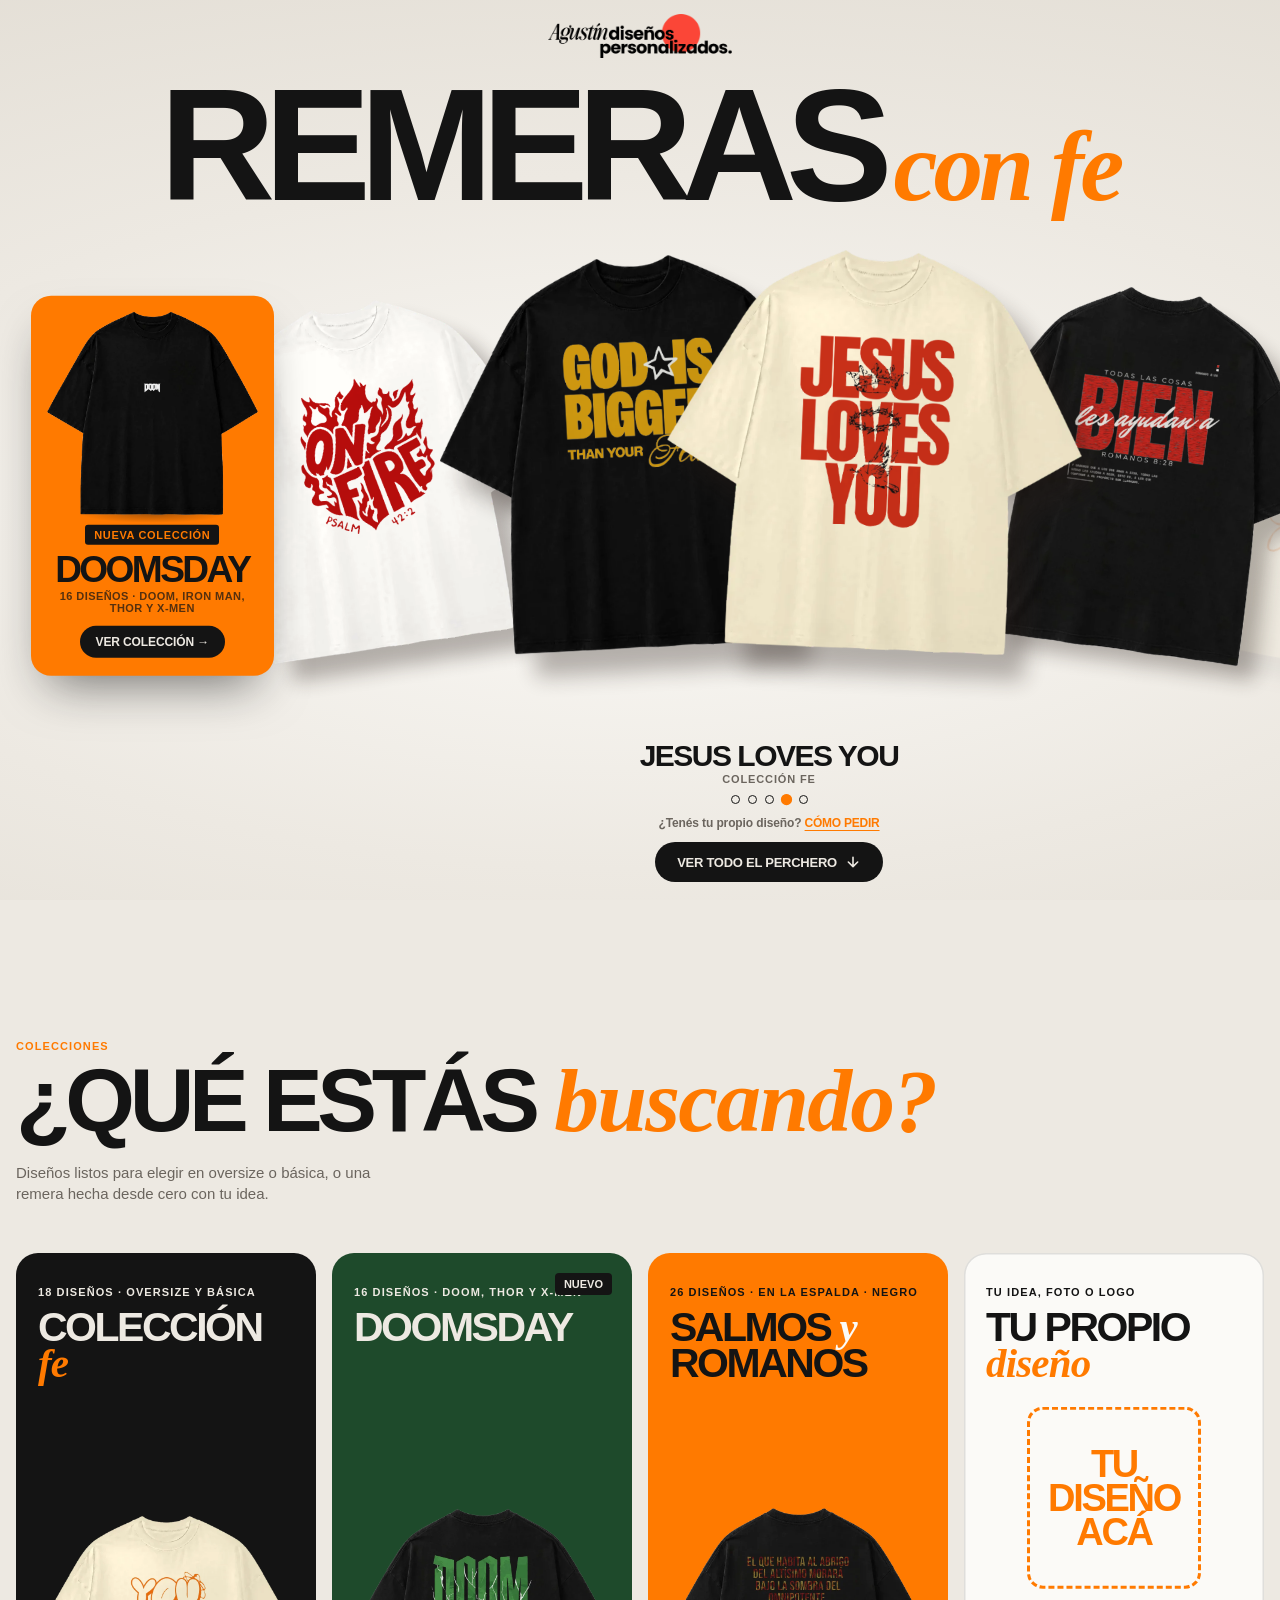
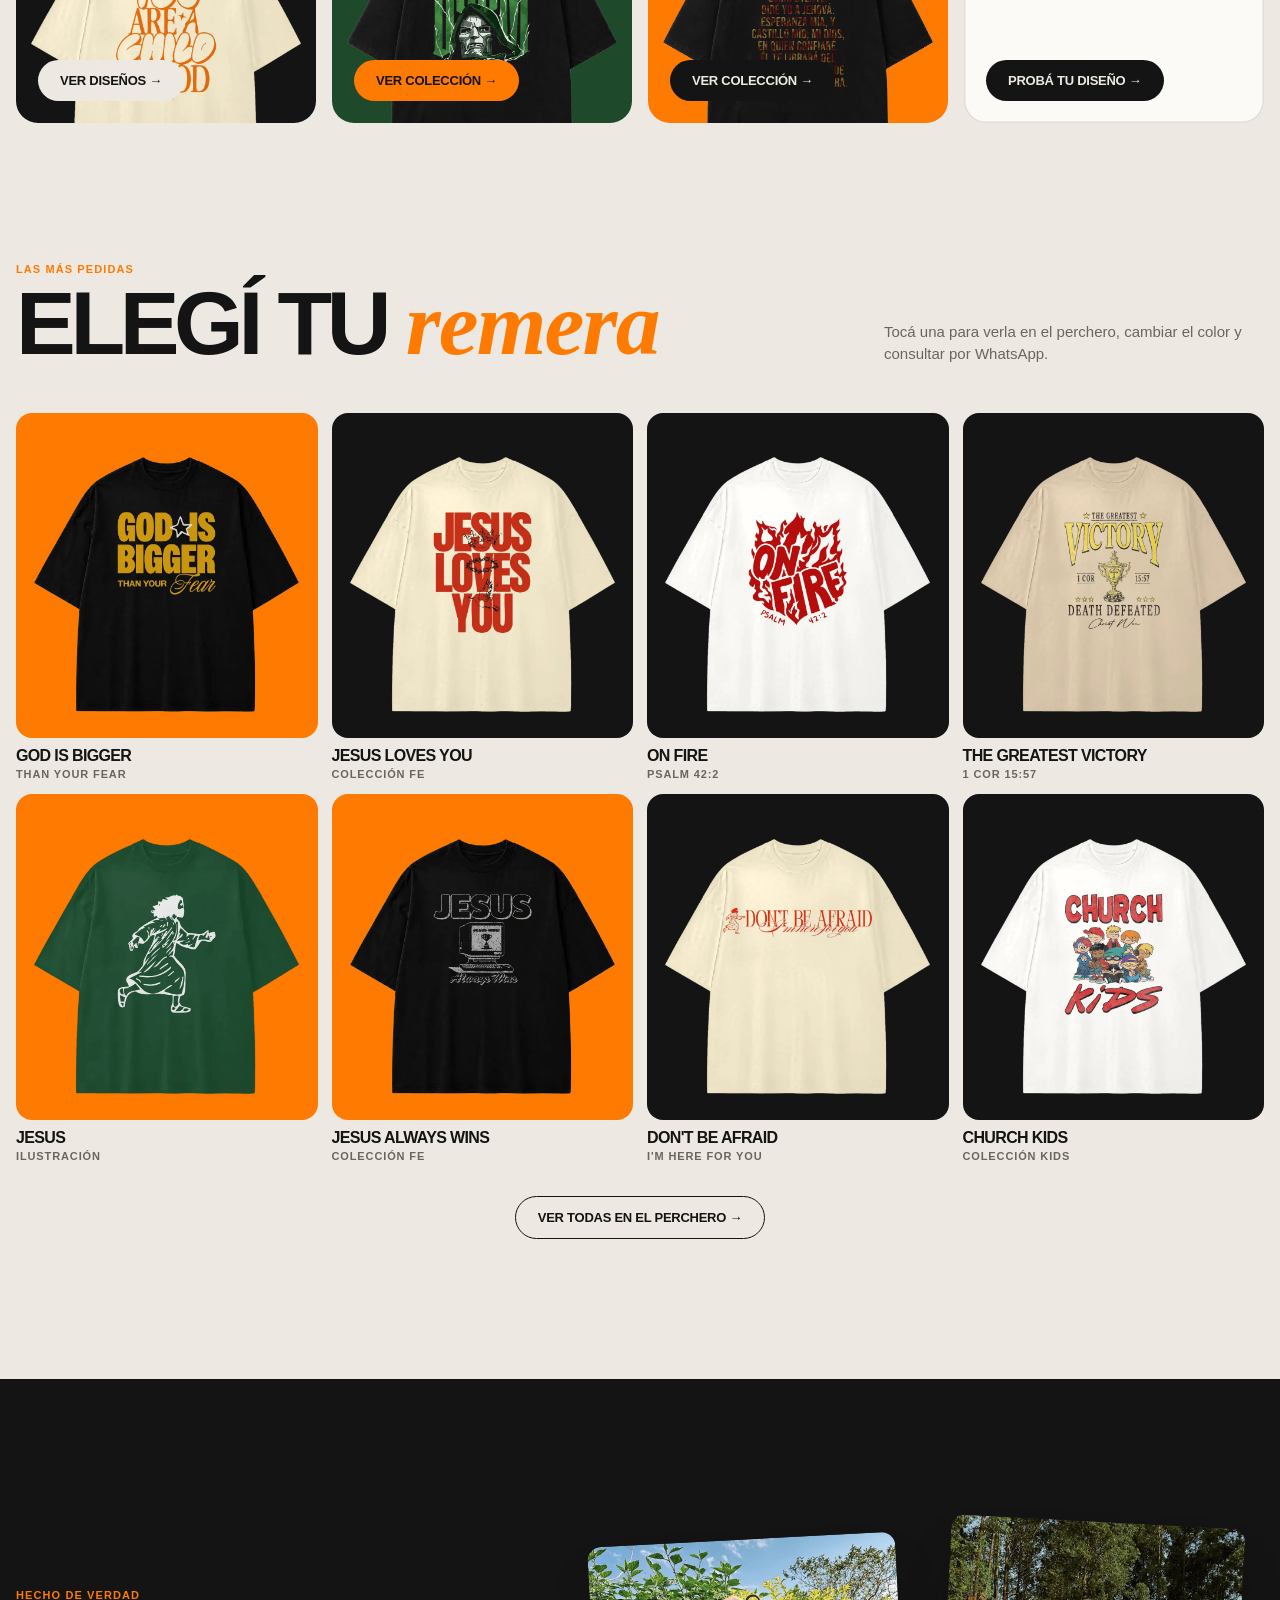
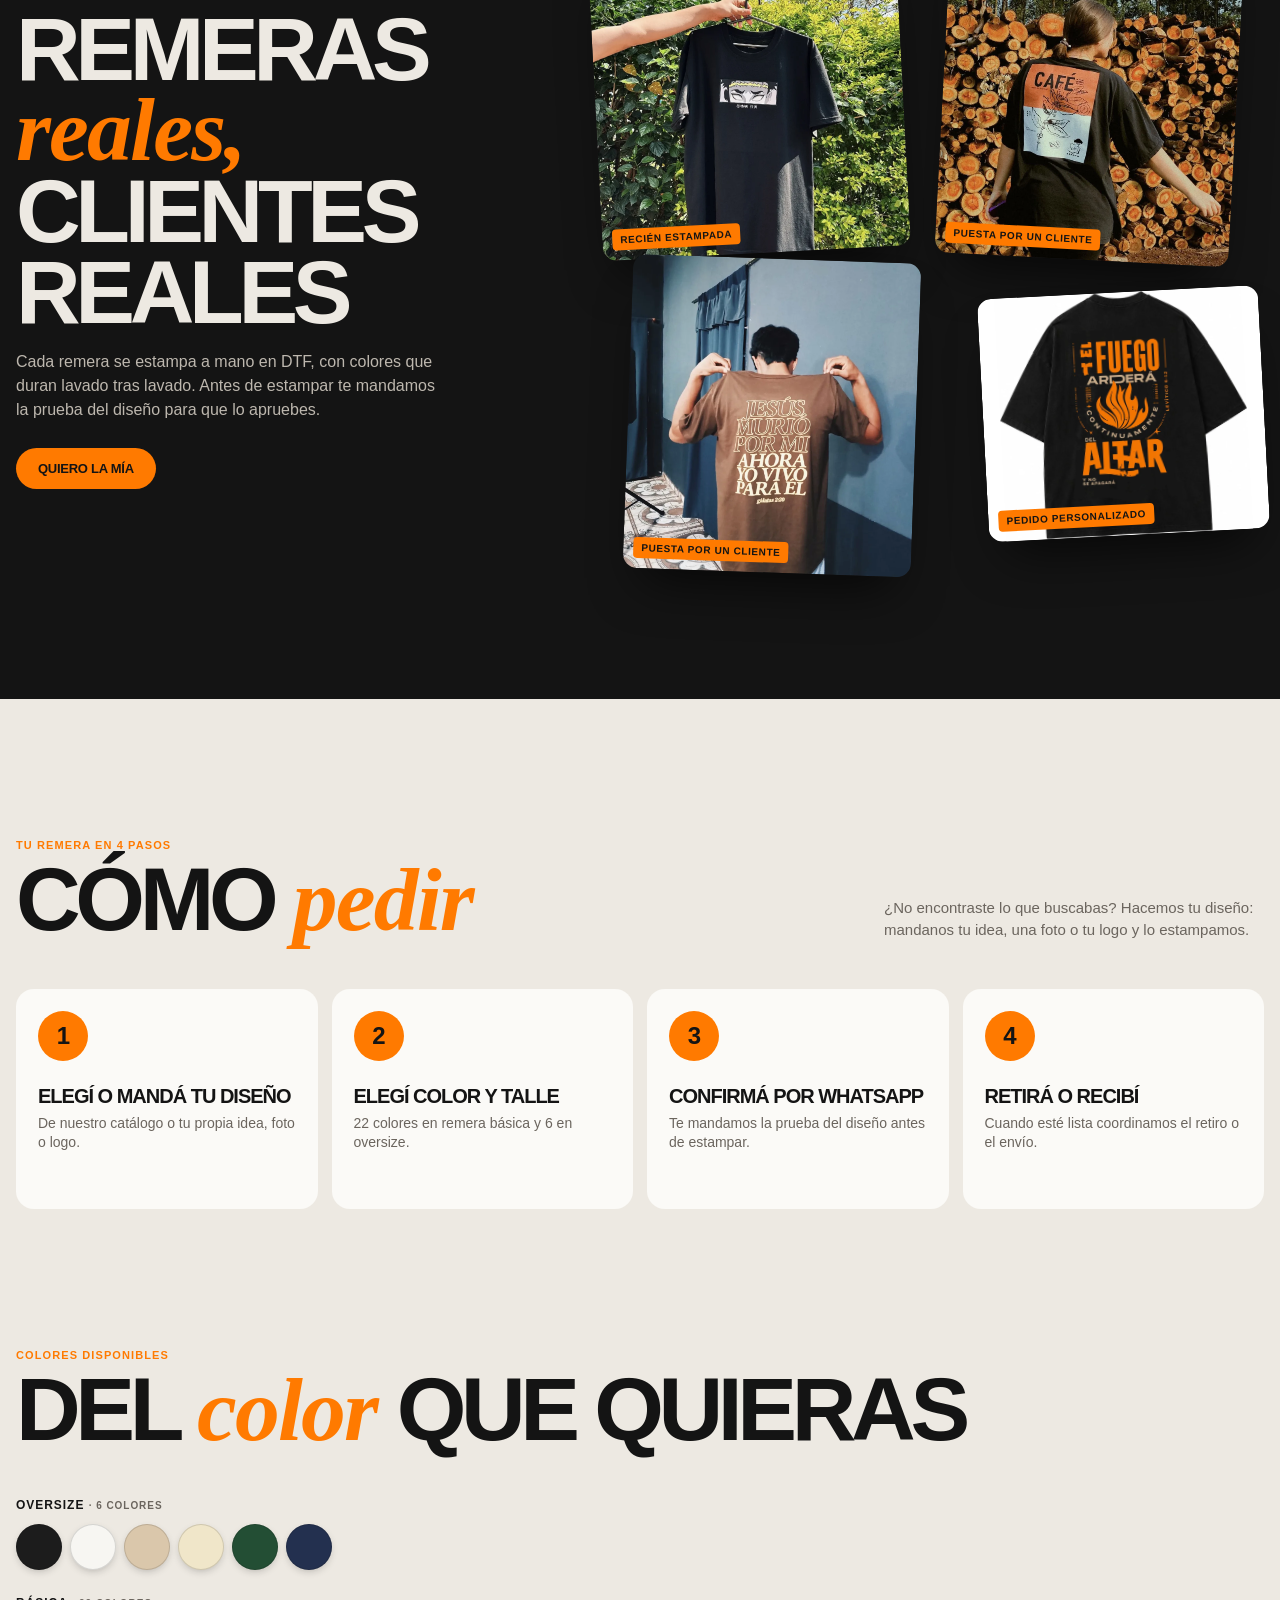
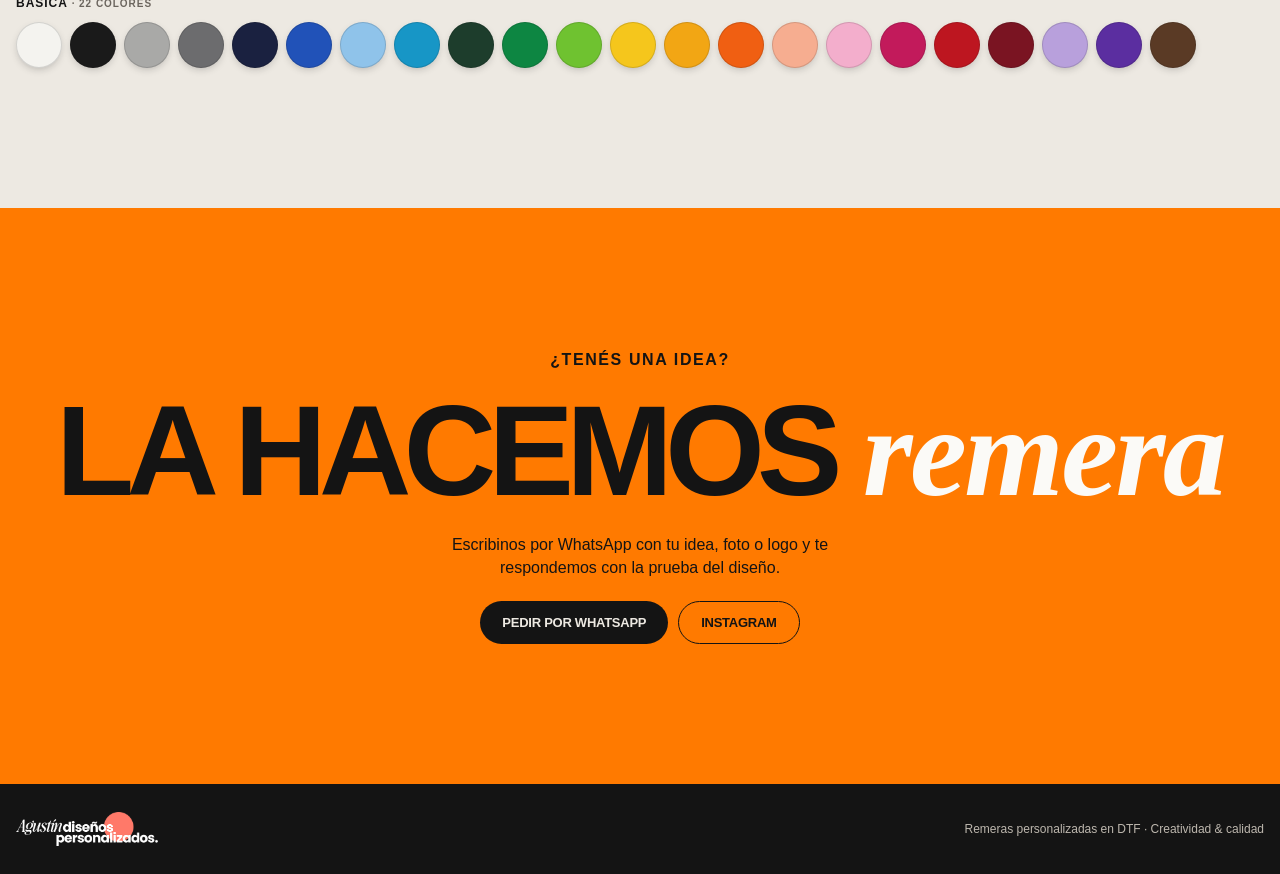
==== index.html @ c8f693d3 "Doomsday: nuevo diseño To me, my X-Men (Cyclops, marfil) Co-Authored-By: Claude Opus 5.5 <noreply@an" ====
<!doctype html>
<html lang="es">
<head>
<meta charset="utf-8">
<meta name="viewport" content="width=device-width, initial-scale=1, viewport-fit=cover">
<meta http-equiv="Content-Security-Policy" content="default-src 'self'; script-src 'self'; style-src 'self' 'unsafe-inline' https://fonts.googleapis.com; font-src https://fonts.gstatic.com; img-src 'self' data: blob:; connect-src 'self'; object-src 'none'; base-uri 'self'; form-action 'none'">
<meta name="referrer" content="strict-origin-when-cross-origin">
<meta name="description" content="Perchero interactivo de remeras personalizadas en DTF: oversize y básicas.">
<title>Perchero Agustín</title>
<link rel="preconnect" href="https://fonts.googleapis.com">
<link rel="stylesheet" href="https://fonts.googleapis.com/css2?family=Playfair+Display:ital,wght@1,600&display=swap">
<link rel="icon" href="favicon.png">
<link rel="apple-touch-icon" href="apple-touch-icon.png">
<meta name="apple-mobile-web-app-title" content="Agustín diseños">
<link rel="stylesheet" href="styles.css?v=202611272102">
<style>:root{padding-top:env(safe-area-inset-top,0px);padding-bottom:env(safe-area-inset-bottom,0px)}html{box-sizing:border-box}*,*::before,*::after{box-sizing:inherit}img{max-width:100%}[hidden]{display:none!important}</style>
</head>
<body>
<canvas id="cielo" aria-hidden="true"></canvas>
<section class="portada" id="portada" aria-label="Presentación" hidden>
  <header class="p-top">
    <img src="img/logo.png" alt="Agustín diseños personalizados" width="880" height="210">
  </header>
  <div class="p-titulo" aria-hidden="true"><span>Remeras</span><em>con fe</em></div>
  <button class="p-doom" id="pDoom" type="button" aria-label="Nueva colección Doomsday. Ver la colección" hidden>
    <span class="pd-giro" aria-hidden="true"><span class="pd-piso"></span><canvas id="pdCanvas" width="10" height="10"></canvas></span>
    <span class="pd-txt"><span class="pd-eti">Nueva colección</span><span class="pd-tit" id="pdTit">Doomsday</span><span class="pd-sub" id="pdSub"></span><span class="pd-btn">Ver colección <span aria-hidden="true">→</span></span></span>
  </button>
  <div class="p-escena" id="pEscena" aria-label="Remeras destacadas. Deslizá para ver más."></div>
  <div class="p-pie" id="pPie">
    <p class="p-cap" aria-live="polite"><b id="pNombre">&nbsp;</b><span id="pSub">&nbsp;</span></p>
    <div class="p-puntos" id="pPuntos" role="group" aria-label="Elegir remera destacada"></div>
    <button class="p-pedir" id="pPedir" type="button">¿Tenés tu propio diseño? <b>Cómo pedir</b></button>
    <button class="p-entrar" id="pEntrar" type="button">Ver todo el perchero <svg viewBox="0 0 24 24" fill="none" stroke="currentColor" stroke-width="2.4" stroke-linecap="round" stroke-linejoin="round" aria-hidden="true"><path d="M12 5v14M5 12l7 7 7-7"/></svg></button>
  </div>
  <aside class="p-info" id="pInfo" aria-label="Detalle de la remera" hidden>
    <button class="p-cerrar" id="pCerrar" type="button" aria-label="Volver a la portada">← Volver</button>
    <p class="p-etq" id="pEtq"></p>
    <h2 id="pTitulo"></h2>
    <p class="det-sub" id="pDet"></p>
    <div class="seg" role="group" aria-label="Corte" id="pCorte"></div>
    <div class="colores" id="pColores" role="group" aria-label="Color"></div>
    <div class="color-name" id="pColorName"></div>
    <div class="p-acciones">
      <a class="cta" id="pCta" href="#" target="_blank" rel="noopener">Consultar por WhatsApp</a>
      <button class="p-ver" id="pVer" type="button">Ver en el perchero</button>
    </div>
  </aside>
</section>
<div class="app">
  <header class="top">
    <button class="nav nav-pedir" id="navPedir" type="button">Cómo pedir</button>
    <img src="img/logo.png" alt="Agustín diseños personalizados" width="880" height="210">
    <a class="nav" id="navContacto" href="#" target="_blank" rel="noopener">Contacto</a>
  </header>

  <main class="stage" id="stage">
    <section class="intro">
      <div>
        <p class="eyebrow">Remeras personalizadas en DTF</p>
        <h1>Elegí tu <em>remera</em></h1>
      </div>
      <div class="chips" role="group" aria-label="Filtrar por corte o colección">
        <button class="chip" type="button" data-f="todo" aria-pressed="true">Todo</button>
        <button class="chip" type="button" data-f="oversize" aria-pressed="false">Oversize</button>
        <button class="chip" type="button" data-f="basica" aria-pressed="false">Básica</button>
        <button class="chip chip-col chip-doom" type="button" data-f="doomsday" aria-pressed="false">Doomsday</button>
        <button class="chip chip-col" type="button" data-f="salmos_romanos" aria-pressed="false">Salmos y Romanos</button>
      </div>
    </section>

    <div class="rack" id="rack" aria-label="Perchero de remeras. Deslizá para ver más.">
      <div class="rod"></div>
      <div class="track" id="track"></div>
    </div>

    <p class="caption" id="caption" aria-live="polite"><b id="capName">&nbsp;</b><span id="capHint">Deslizá el perchero · tocá una remera</span><a class="mas-abajo" href="#i-colecciones">Colecciones, cómo pedir y más ↓</a></p>

    <section class="detail" id="detail" hidden aria-label="Detalle de la remera">
      <button class="det-close" id="detClose" type="button">← Volver al perchero</button>
      <div class="det-view" id="detView">
        <div class="det-rod"></div>
        <button class="arrow prev" id="prev" type="button" aria-label="Remera anterior"><svg viewBox="0 0 24 24" fill="none" stroke="currentColor" stroke-width="2.2" stroke-linecap="round" stroke-linejoin="round"><path d="M15 5l-7 7 7 7"/></svg></button>
        <div class="det-fig" id="detFig"></div>
        <button class="arrow next" id="next" type="button" aria-label="Remera siguiente"><svg viewBox="0 0 24 24" fill="none" stroke="currentColor" stroke-width="2.2" stroke-linecap="round" stroke-linejoin="round"><path d="M9 5l7 7-7 7"/></svg></button>
      </div>
      <div class="det-info">
        <h2 id="detName"></h2>
        <p class="det-sub" id="detSub"></p>
        <div class="controls">
          <div class="seg" role="group" aria-label="Corte" id="segCorte"></div>
          <div class="seg" role="group" aria-label="Lado" id="segLado"></div>
        </div>
        <div class="colores-wrap"><div class="colores" id="colores" role="group" aria-label="Color"></div></div>
        <div class="color-name" id="colorName"></div>
        <div class="det-acciones">
          <button class="cta" id="detAgregar" type="button"><span aria-hidden="true">+</span> Agregar a mi pedido</button>
          <a class="ico-btn" id="cta" href="#" target="_blank" rel="noopener" aria-label="Consultar por WhatsApp" title="Consultar por WhatsApp"><svg viewBox="0 0 24 24" aria-hidden="true"><path fill="currentColor" d="M12 2a10 10 0 0 0-8.6 15.1L2 22l5-1.3A10 10 0 1 0 12 2zm0 18.2a8.2 8.2 0 0 1-4.2-1.2l-.3-.2-3 .8.8-2.9-.2-.3A8.2 8.2 0 1 1 12 20.2zm4.5-6.1c-.2-.1-1.5-.7-1.7-.8-.2-.1-.4-.1-.6.1l-.8 1c-.1.2-.3.2-.5.1a6.7 6.7 0 0 1-3.3-2.9c-.3-.4.2-.4.7-1.3.1-.2 0-.3 0-.4l-.8-1.8c-.2-.5-.4-.4-.6-.4h-.5c-.2 0-.4.1-.7.3-.2.3-.9.9-.9 2.2s.9 2.5 1 2.7c.1.2 1.8 2.8 4.4 3.9 1.6.7 2.3.8 3.1.6.5-.1 1.5-.6 1.7-1.2.2-.6.2-1.1.2-1.2-.1-.1-.3-.2-.5-.3z"/></svg></a>
          <button class="ico-btn" id="detCompartir" type="button" aria-label="Compartir esta remera" title="Compartir esta remera"><svg viewBox="0 0 24 24" fill="none" stroke="currentColor" stroke-width="2" stroke-linecap="round" stroke-linejoin="round" aria-hidden="true"><path d="M12 15V3M7 8l5-5 5 5"/><path d="M5 12v7a2 2 0 0 0 2 2h10a2 2 0 0 0 2-2v-7"/></svg></button>
        </div>
        <div class="count" id="count"></div>
      </div>
    </section>
  </main>

  <aside class="aviso" id="aviso" hidden aria-label="Nueva colección">
    <button class="aviso-x" id="avisoX" type="button" aria-label="Cerrar aviso">×</button>
    <div class="aviso-img" aria-hidden="true"><img src="disenos/doom_rayos_espalda.webp" alt="" loading="lazy"></div>
    <div class="aviso-txt">
      <p class="aviso-eti">Nuevo</p>
      <p class="aviso-tit">Colección Doomsday</p>
      <p class="aviso-sub">16 diseños · Doom, Iron Man, Thor y X-Men</p>
      <button class="aviso-btn" id="avisoVer" type="button">Ver la colección →</button>
    </div>
  </aside>
  <footer class="ticker" aria-hidden="true"><div class="ticker-in" id="ticker"></div></footer>
</div>
<div class="info" id="info">
<section class="i-sec" id="i-colecciones">
  <div class="i-sec-cab i-rev">
    <div><p class="i-eti">Colecciones</p><h2>¿Qué estás <em>buscando?</em></h2></div>
    <p class="i-bajada">Diseños listos para elegir en oversize o básica, o una remera hecha desde cero con tu idea.</p>
  </div>
  <div class="i-cols">
    <a class="i-col i-col-fe i-rev" href="#" data-ir="todo">
      <div><p class="i-n">18 diseños · oversize y básica</p><h3>Colección <em>fe</em></h3></div>
      <img src="img/inicio/you_are_a_child_of_god_marfil.webp" alt="" loading="lazy" width="900" height="887">
      <span class="i-btn i-btn-t i-ir">Ver diseños →</span>
    </a>
    <a class="i-col i-col-sr i-col-doom i-rev" style="--d:.05s" href="#" data-ir="doomsday">
      <span class="i-nuevo">Nuevo</span>
      <div><p class="i-n">16 diseños · Doom, Thor y X-Men</p><h3>Doomsday</h3></div>
      <img src="img/inicio/doom_rayos_negro.webp" alt="" loading="lazy" width="900" height="887">
      <span class="i-btn i-btn-n i-ir">Ver colección →</span>
    </a>
    <a class="i-col i-col-sr i-rev" style="--d:.1s" href="#" data-ir="salmos_romanos">
      <div><p class="i-n">26 diseños · en la espalda · negro</p><h3>Salmos <em>y</em> Romanos</h3></div>
      <img src="img/inicio/salmos_fuego_negro.webp" alt="" loading="lazy" width="900" height="887">
      <span class="i-btn i-btn-n i-ir">Ver colección →</span>
    </a>
    <a class="i-col i-col-tu i-rev" style="--d:.2s" href="#i-como-pedir" id="iColTu">
      <div><p class="i-n">Tu idea, foto o logo</p><h3>Tu propio <em>diseño</em></h3></div>
      <div class="i-hueco" aria-hidden="true">Tu<br>diseño<br>acá</div>
      <span class="i-btn i-btn-t i-ir">Probá tu diseño →</span>
    </a>
  </div>
</section>

<section class="i-sec" id="i-destacadas" style="padding-top:0">
  <div class="i-sec-cab i-rev">
    <div><p class="i-eti">Las más pedidas</p><h2>Elegí tu <em>remera</em></h2></div>
    <p class="i-bajada">Tocá una para verla en el perchero, cambiar el color y consultar por WhatsApp.</p>
  </div>
  <div class="i-grilla" id="iGrilla"></div>
  <div class="i-mas i-rev"><a class="i-btn i-btn-l" href="#" data-ir="todo">Ver todas en el perchero →</a></div>
</section>

<section class="i-reales" id="i-clientes">
  <div class="i-sec">
    <div class="i-rev">
      <p class="i-eti">Hecho de verdad</p>
      <h2>Remeras <em>reales,</em> clientes reales</h2>
      <p class="i-bajada">Cada remera se estampa a mano en DTF, con colores que duran lavado tras lavado. Antes de estampar te mandamos la prueba del diseño para que lo apruebes.</p>
      <a class="i-btn i-btn-n" href="#i-como-pedir">Quiero la mía</a>
    </div>
    <div class="i-collage" id="iCollage">
      <figure class="i-c1 i-rev" data-par="-30"><img src="img/inicio/foto_anime.webp" alt="Remera negra con diseño anime colgada en percha" loading="lazy"><figcaption>Recién estampada</figcaption></figure>
      <figure class="i-c2 i-rev" data-par="25" style="--d:.1s"><img src="img/inicio/foto_cliente_cafe.webp" alt="Clienta de espaldas con remera negra estampada Café" loading="lazy"><figcaption>Puesta por un cliente</figcaption></figure>
      <figure class="i-c3 i-rev" data-par="-20" style="--d:.2s"><img src="img/inicio/foto_cliente_galatas.webp" alt="Cliente mostrando la espalda de remera marrón con Gálatas 2:20" loading="lazy"><figcaption>Puesta por un cliente</figcaption></figure>
      <figure class="i-c4 i-rev" data-par="35" style="--d:.3s"><img src="img/inicio/foto_pedido.webp" alt="Espalda de remera negra con diseño de pedido personalizado" loading="lazy" style="background:#fff;object-fit:contain"><figcaption>Pedido personalizado</figcaption></figure>
    </div>
  </div>
</section>

<section class="i-sec" id="i-como-pedir">
  <div class="i-sec-cab i-rev">
    <div><p class="i-eti">Tu remera en 4 pasos</p><h2>Cómo <em>pedir</em></h2></div>
    <p class="i-bajada">¿No encontraste lo que buscabas? Hacemos tu diseño: mandanos tu idea, una foto o tu logo y lo estampamos.</p>
  </div>
  <ol class="i-pasos">
    <li class="i-rev"><b>Elegí o mandá tu diseño</b><span>De nuestro catálogo o tu propia idea, foto o logo.</span></li>
    <li class="i-rev" style="--d:.08s"><b>Elegí color y talle</b><span>22 colores en remera básica y 6 en oversize.</span></li>
    <li class="i-rev" style="--d:.16s"><b>Confirmá por WhatsApp</b><span>Te mandamos la prueba del diseño antes de estampar.</span></li>
    <li class="i-rev" style="--d:.24s"><b>Retirá o recibí</b><span>Cuando esté lista coordinamos el retiro o el envío.</span></li>
  </ol>
</section>

<section class="i-sec" id="i-colores" style="padding-top:0">
  <div class="i-sec-cab i-rev">
    <div><p class="i-eti">Colores disponibles</p><h2>Del <em>color</em> que quieras</h2></div>
  </div>
  <div class="i-colores i-rev">
    <div class="i-fila"><b>Oversize <small>· 6 colores</small></b><div class="i-pastillas" id="iOver"></div></div>
    <div class="i-fila"><b>Básica <small>· 22 colores</small></b><div class="i-pastillas" id="iBas"></div></div>
  </div>
</section>

<section class="i-final">
  <div class="i-sec">
    <p class="i-eti i-rev" style="color:var(--tinta)">¿Tenés una idea?</p>
    <h2 class="i-rev">La hacemos <em>remera</em></h2>
    <p class="i-rev">Escribinos por WhatsApp con tu idea, foto o logo y te respondemos con la prueba del diseño.</p>
    <div class="i-acc i-rev">
      <a class="i-btn i-btn-t" href="https://wa.me/595983671590?text=Hola%20Agust%C3%ADn!%20Quiero%20una%20remera%20con%20mi%20propio%20dise%C3%B1o.%20Te%20cuento%20mi%20idea%3A" target="_blank" rel="noopener">Pedir por WhatsApp</a>
      <a class="i-btn i-btn-l" href="https://instagram.com/agustindisenos_personalizado" target="_blank" rel="noopener">Instagram</a>
    </div>
  </div>
</section>
<footer class="i-pie">
  <img src="img/logo.png" alt="Agustín diseños personalizados" width="880" height="210">
  <span>Remeras personalizadas en DTF · Creatividad &amp; calidad</span>
</footer>
</div>
<div class="pedido" id="pedido" role="dialog" aria-modal="true" aria-labelledby="pedTit" hidden>
  <div class="ped-fondo" id="pedFondo"></div>
  <div class="ped-caja" tabindex="-1">
    <button class="ped-x" id="pedX" type="button" aria-label="Cerrar">×</button>
    <p class="ped-eti">Tu remera en 4 pasos</p>
    <h2 id="pedTit">Cómo <em>pedir</em></h2>
    <p class="ped-intro">¿No encontraste lo que buscabas? Hacemos tu diseño: mandanos tu idea, una foto o tu logo y lo estampamos.</p>
    <ol class="ped-pasos">
      <li><b>Elegí o mandá tu diseño</b><span>De nuestro catálogo o tu propia idea, foto o logo.</span></li>
      <li><b>Elegí color y talle</b><span id="pedColores">Remera básica u oversize, en varios colores.</span></li>
      <li><b>Confirmá por WhatsApp</b><span>Te mandamos la prueba del diseño antes de estampar.</span></li>
      <li><b>Retirá o recibí</b><span>Cuando esté lista coordinamos el retiro o el envío.</span></li>
    </ol>
    <div class="ped-acciones">
      <button class="cta" id="pedProbar" type="button">Probá tu diseño en la remera</button>
      <a class="ped-wa" id="pedCta" href="#" target="_blank" rel="noopener">Pedir mi diseño por WhatsApp</a>
      <button class="ped-ver" id="pedVer" type="button">Ver el catálogo</button>
    </div>
  </div>
</div>

<button class="carro-btn" id="carroBtn" type="button" hidden aria-label="Ver mi pedido"><svg viewBox="0 0 24 24" fill="none" stroke="currentColor" stroke-width="2" stroke-linecap="round" stroke-linejoin="round" aria-hidden="true"><path d="M6 7h12l-1 13H7L6 7z"/><path d="M9 7a3 3 0 0 1 6 0"/></svg><span>Mi pedido</span><b id="carroN">0</b></button>
<div class="toast" id="toast" role="status" aria-live="polite" hidden></div>

<div class="pedido carro" id="carro" role="dialog" aria-modal="true" aria-labelledby="carroTit" hidden>
  <div class="ped-fondo" data-cerrar></div>
  <div class="ped-caja" tabindex="-1">
    <button class="ped-x" type="button" aria-label="Cerrar" data-cerrar>×</button>
    <p class="ped-eti">Todo en un solo mensaje</p>
    <h2 id="carroTit">Mi <em>pedido</em></h2>
    <ul class="carro-lista" id="carroLista"></ul>
    <p class="carro-vacio" id="carroVacio">Todavía no agregaste remeras. Tocá una remera del perchero y elegí <b>Agregar a mi pedido</b>.</p>
    <label class="carro-nota" id="carroNotaWrap"><span>Talles y aclaraciones</span><textarea id="carroNota" rows="2" maxlength="400" placeholder="Ej.: 2 talle M y 1 talle XL. Retiro en el local."></textarea></label>
    <div class="ped-acciones">
      <a class="cta" id="carroEnviar" href="#" target="_blank" rel="noopener">Enviar pedido por WhatsApp</a>
      <button class="ped-ver" id="carroSeguir" type="button">Seguir mirando</button>
      <button class="ped-ver carro-vaciar" id="carroVaciar" type="button">Vaciar</button>
    </div>
  </div>
</div>

<div class="pedido crea" id="crea" role="dialog" aria-modal="true" aria-labelledby="creaTit" hidden>
  <div class="ped-fondo" data-cerrar></div>
  <div class="ped-caja crea-caja" tabindex="-1">
    <button class="ped-x" type="button" aria-label="Cerrar" data-cerrar>×</button>
    <div class="crea-vista"><canvas id="creaCanvas" width="10" height="10" aria-label="Vista previa de tu remera"></canvas>
      <div class="seg crea-lado" role="group" aria-label="Lado" id="creaLado"></div>
    </div>
    <div class="crea-panel">
      <p class="ped-eti">Probalo antes de pedir</p>
      <h2 id="creaTit">Diseñá <em>la tuya</em></h2>
      <div class="seg crea-modo" role="group" aria-label="Tipo de diseño">
        <button type="button" data-modo="imagen" aria-pressed="true">Subir imagen</button>
        <button type="button" data-modo="texto" aria-pressed="false">Escribir texto</button>
      </div>
      <div class="crea-imagen" id="creaImagen">
        <label class="crea-subir"><input type="file" id="creaArchivo" accept="image/*"><span id="creaArchivoTxt">Elegir imagen</span></label>
        <p class="crea-ayuda">Tu foto, logo o dibujo. Si es PNG sin fondo, queda mejor.</p>
      </div>
      <div class="crea-texto" id="creaTexto" hidden>
        <textarea id="creaFrase" rows="2" maxlength="60" placeholder="Escribí tu frase"></textarea>
        <div class="crea-fila"><div class="seg" role="group" aria-label="Letra" id="creaLetra"></div><div class="crea-tinta" role="group" aria-label="Color de letra" id="creaTinta"></div></div>
      </div>
      <div class="crea-grupo"><span>Corte</span><div class="seg" role="group" aria-label="Corte" id="creaCorte"></div></div>
      <div class="crea-grupo"><span>Tamaño</span><div class="seg" role="group" aria-label="Tamaño" id="creaTam"></div></div>
      <div class="crea-grupo crea-grupo-col"><span id="creaColorNom">Color</span><div class="colores-wrap"><div class="colores" id="creaColores" role="group" aria-label="Color de remera"></div></div></div>
      <div class="ped-acciones">
        <button class="cta" id="creaAgregar" type="button"><span aria-hidden="true">+</span> Agregar a mi pedido</button>
        <button class="ped-ver" id="creaEnviar" type="button">Enviar por WhatsApp</button>
      </div>
      <p class="crea-ayuda" id="creaNota">Es una vista previa: antes de estampar te mandamos la prueba final.</p>
    </div>
  </div>
</div>
<script src="app.js?v=202611272102"></script>
</body>
</html>
---- styles.css ----
/* Perchero: fondo hueso de pared, barra metálica a lo ancho, remeras colgadas en fila; una sola pieza audaz (el título con la palabra en serif naranja) y todo lo demás quieto. */
:root {
  --pared: #EDE9E2;      /* blanco hueso de la marca */
  --pared-2: #E3DED5;    /* sombra de pared, piso */
  --tinta: #141414;      /* negro de la marca */
  --gris: #6B655E;       /* texto secundario, gris cálido */
  --naranja: #FF7A00;    /* protagonista */
  --blanco: #FBFAF7;
  --metal-1: #F4F4F2; --metal-2: #9C9A96; --metal-3: #5E5C59;
  --f-titulo: "Helvetica Neue", Helvetica, Arial, "Liberation Sans", sans-serif;
  --f-acento: "Playfair Display", "Times New Roman", Georgia, serif;
  --gutter-l: max(16px, env(safe-area-inset-left, 0px));
  --gutter-r: max(16px, env(safe-area-inset-right, 0px));
  color-scheme: light;
}
body {
  margin: 0; background: var(--pared); color: var(--tinta);
  font-family: var(--f-titulo); font-size: 14px; overflow-x: hidden;
  -webkit-tap-highlight-color: transparent;
}
.app { height: 100vh; height: 100svh; display: grid; grid-template-rows: auto 1fr auto; }
button { font: inherit; color: inherit; }
:focus-visible { outline: 2px solid var(--naranja); outline-offset: 3px; }

/* ---------- encabezado ---------- */
.top {
  display: grid; grid-template-columns: 1fr auto 1fr; align-items: center;
  padding-block: 14px 6px; padding-left: var(--gutter-l); padding-right: var(--gutter-r);
}
.top img { height: clamp(30px, 5vw, 44px); width: auto; display: block; }
.nav {
  font-size: 11px; font-weight: 700; letter-spacing: .08em; text-transform: uppercase;
  color: var(--tinta); text-decoration: none; background: none; border: 0; padding: 6px 0; cursor: pointer;
}
.nav:last-child { justify-self: end; }
.nav:hover { color: var(--naranja); }

/* ---------- escenario ---------- */
.stage { position: relative; display: grid; grid-template-rows: auto 1fr auto; min-height: 0; }
.intro {
  display: flex; flex-wrap: wrap; align-items: end; justify-content: space-between; gap: 10px 24px;
  padding-block: 4px 0; padding-left: var(--gutter-l); padding-right: var(--gutter-r);
  transition: opacity .4s, filter .4s;
}
.eyebrow { margin: 0 0 4px; font-size: 11px; font-weight: 700; letter-spacing: .08em; text-transform: uppercase; color: var(--gris); }
h1 {
  margin: 0; font-weight: 800; text-transform: uppercase; line-height: .86;
  font-size: clamp(40px, 8.4vw, 104px); letter-spacing: -.06em; text-wrap: balance;
}
h1 em {
  font-family: var(--f-acento); font-style: italic; font-weight: 600; text-transform: none;
  color: var(--naranja); letter-spacing: -.03em; padding-right: .05em;
}
/* sobre el cielo (que cambia de tono según la remera) "remera" va en blanco con una sombra suave: contrasta con cualquier color */
.app h1 em { color: var(--blanco); text-shadow: 0 1px 1px rgba(20, 20, 20, .28), 0 3px 18px rgba(20, 20, 20, .22); }
.chips { display: flex; gap: 6px; flex-wrap: wrap; }
.chip {
  border: 1.5px solid var(--tinta); background: transparent; border-radius: 99px;
  padding: 7px 14px; font-size: 12px; font-weight: 700; letter-spacing: -.01em; text-transform: uppercase; cursor: pointer;
}
.chip[aria-pressed="true"] { background: var(--tinta); color: var(--pared); }

/* ---------- perchero ---------- */
.rack { position: relative; overflow: hidden; touch-action: pan-y; cursor: grab; transition: opacity .45s, filter .45s; user-select: none; -webkit-user-select: none; }
.rack.drag { cursor: grabbing; }
/* perchero de acero: barra arriba que se curva en dos patas a los costados */
.rod {
  --r: var(--rod-h, 10px);
  position: absolute; z-index: 0; pointer-events: none;
  top: var(--rod-y, 30px); bottom: 0;
  left: max(10px, env(safe-area-inset-left, 0px)); right: max(10px, env(safe-area-inset-right, 0px));
  border: var(--r) solid var(--metal-2); border-bottom: 0;
  border-radius: calc(var(--r) * 3.4) calc(var(--r) * 3.4) 0 0;
  box-shadow: inset 0 1px 0 rgba(255, 255, 255, .5), inset 1px 0 0 rgba(255, 255, 255, .35), inset -1px 0 0 rgba(255, 255, 255, .35),
              0 -1px 0 rgba(255, 255, 255, .6), 0 9px 14px -8px rgba(20, 20, 20, .28);
}
.rod::before, .det-rod { /* brillo de metal pulido en la barra */
  content: ""; position: absolute; height: var(--r);
  background: linear-gradient(to bottom, #6F6D69 0%, #F3F2EE 28%, #C2C0BB 50%, #85837F 76%, #A3A19C 100%);
}
.rod::before { top: calc(var(--r) * -1); left: calc(var(--r) * 2.4); right: calc(var(--r) * 2.4); }
.rod::after { /* brillo vertical en las patas */
  content: ""; position: absolute; inset: calc(var(--r) * 2.4) calc(var(--r) * -1) 0;
  border-left: var(--r) solid transparent; border-right: var(--r) solid transparent;
  background: none;
  border-image: linear-gradient(to right, #6F6D69, #F3F2EE 35%, #A3A19C 70%, #7E7C78) 1;
  border-top: 0; border-bottom: 0;
}
.det-rod { --r: var(--rod-h, 10px); left: 0; right: 0; top: var(--rod-y, 0); z-index: 0; border-radius: var(--r); box-shadow: 0 9px 14px -8px rgba(20, 20, 20, .28); }
.track { position: absolute; inset: 0; z-index: 1; }

.item {
  position: absolute; top: 0; left: 0; transform-origin: 50% 0; padding: 0; border: 0; background: none; cursor: pointer;
}
.item { pointer-events: none; }
.item canvas { pointer-events: auto; }
.madera { position: absolute; max-width: none; pointer-events: none; }
.etiqueta {
  position: absolute; top: 4%; right: 8%; z-index: 2; background: var(--blanco); color: var(--tinta);
  font-size: 10px; font-weight: 800; letter-spacing: -.01em; text-transform: uppercase; padding: 3px 6px; border-radius: 2px;
  box-shadow: 0 1px 3px rgba(20, 20, 20, .2); pointer-events: none;
}
.item:focus-visible { outline: none; }
.item:focus-visible .shirt canvas { outline: 2px solid var(--naranja); outline-offset: 6px; border-radius: 8px; }
.swing { position: relative; transform-origin: 50% var(--pivot, 6px); }
.hook { position: absolute; left: 50%; top: 0; transform: translateX(-50%); overflow: visible; z-index: 0; }
.shirt { z-index: 1; }
.shirt { position: absolute; left: 50%; transform: translateX(-50%); }
.shirt canvas { display: block; width: 100%; height: auto; position: relative; }
.shirt .sombra { position: absolute; max-width: none; pointer-events: none; }
.item .shirt { transition: transform .35s cubic-bezier(.2, .8, .2, 1); }
@media (hover: hover) {
  .item:hover .shirt { transform: translateX(-50%) translateY(-4px) scale(1.035); }
}

.caption {
  text-align: center; min-height: 3.2em; display: grid; align-content: center; gap: 2px;
  padding-block: 6px 10px; padding-left: var(--gutter-l); padding-right: var(--gutter-r);
  transition: opacity .3s;
}
.caption b { font-size: clamp(16px, 2.2vw, 22px); letter-spacing: -.045em; text-transform: uppercase; }
.caption span { font-size: 11px; font-weight: 700; letter-spacing: .08em; text-transform: uppercase; color: var(--gris); }

/* ---------- vista de detalle ---------- */
.stage.open .intro, .stage.open .rack, .stage.open .caption { opacity: .14; filter: blur(7px); pointer-events: none; }
.detail {
  position: absolute; inset: 0; z-index: 5; display: grid; grid-template-rows: 1fr auto;
  padding-left: var(--gutter-l); padding-right: var(--gutter-r); padding-block: 0 8px;
}
.det-close {
  position: absolute; top: 4px; left: var(--gutter-l); z-index: 3; border: 0; background: none; cursor: pointer;
  font-size: 11px; font-weight: 700; letter-spacing: .08em; text-transform: uppercase; padding: 8px 0;
}
.det-close:hover { color: var(--naranja); }
.det-view { position: relative; min-height: 0; touch-action: pan-y; margin-top: 40px; }
.det-fig { position: absolute; left: 50%; top: 0; z-index: 1; }
.det-fig .swing { --pivot: 6px; }
.arrow {
  position: absolute; top: 50%; z-index: 3; width: 44px; height: 44px; border-radius: 50%;
  border: 1.5px solid var(--tinta); background: var(--pared); display: grid; place-items: center; cursor: pointer;
  transform: translateY(-50%);
}
.arrow:hover { background: var(--tinta); color: var(--pared); }
.arrow.prev { left: 0; } .arrow.next { right: 0; }
.arrow svg { width: 18px; height: 18px; }

.det-info { display: grid; justify-items: center; gap: 10px; text-align: center; min-width: 0; }
.det-info h2, .p-info h2 { max-width: 100%; overflow-wrap: break-word; }
.det-info h2 {
  margin: 0; font-size: clamp(26px, 4.4vw, 46px); line-height: .9; font-weight: 800;
  letter-spacing: -.055em; text-transform: uppercase; text-wrap: balance;
}
.det-sub { margin: -4px 0 0; font-size: 11px; font-weight: 700; letter-spacing: .08em; text-transform: uppercase; color: var(--gris); }
.controls { display: flex; flex-wrap: wrap; justify-content: center; gap: 8px; }
.seg { display: inline-flex; border: 1.5px solid var(--tinta); border-radius: 99px; padding: 2px; }
.seg button {
  border: 0; background: none; border-radius: 99px; padding: 6px 13px; cursor: pointer;
  font-size: 11.5px; font-weight: 700; text-transform: uppercase; letter-spacing: -.01em;
}
.seg button[aria-pressed="true"] { background: var(--tinta); color: var(--pared); }
.seg button:disabled { opacity: .35; cursor: default; }
.colores-wrap { max-width: min(100%, 640px); overflow-x: auto; scrollbar-width: none; }
.colores-wrap::-webkit-scrollbar { display: none; }
.colores { display: flex; gap: 6px; padding: 6px 4px 4px; width: max-content; margin-inline: auto; }
.tag { /* etiqueta colgante */
  position: relative; width: 26px; height: 36px; border: 0; padding: 0; cursor: pointer;
  background: var(--c); border-radius: 3px 3px 5px 5px;
  box-shadow: inset 0 0 0 1px rgba(20, 20, 20, .14), 0 2px 4px rgba(20, 20, 20, .12);
  transition: transform .2s;
}
.tag::before { content: ""; position: absolute; top: 5px; left: 50%; width: 5px; height: 5px; margin-left: -2.5px; border-radius: 50%; background: var(--pared); box-shadow: inset 0 0 0 1px rgba(20, 20, 20, .25); }
.tag[aria-pressed="true"] { transform: translateY(-4px); box-shadow: 0 0 0 2px var(--pared), 0 0 0 3.5px var(--naranja); }
.tag:hover { transform: translateY(-3px); }
.color-name { font-size: 11px; font-weight: 700; letter-spacing: .08em; text-transform: uppercase; color: var(--gris); min-height: 1.2em; }
.cta {
  display: inline-flex; align-items: center; gap: 8px; text-decoration: none;
  background: var(--naranja); color: var(--tinta); border-radius: 99px; padding: 11px 20px;
  font-size: 13px; font-weight: 800; letter-spacing: -.02em; text-transform: uppercase;
}
@media (hover: hover) { .cta:hover { background: var(--tinta); color: var(--pared); } }
.count { font-size: 11px; color: var(--gris); font-variant-numeric: tabular-nums; letter-spacing: .04em; }

/* ---------- cinta ---------- */
.ticker { background: var(--naranja); overflow: hidden; white-space: nowrap; padding-block: 7px; }
.ticker-in { display: inline-flex; animation: cinta 38s linear infinite; }
.ticker span { font-size: 12px; font-weight: 800; letter-spacing: -.02em; text-transform: uppercase; padding-right: 18px; color: var(--tinta); }
@keyframes cinta { to { transform: translateX(-50%); } }

@media (max-width: 640px) {
  .intro { justify-content: center; text-align: center; }
  .intro > div { width: 100%; }
  .chips { justify-content: center; width: 100%; }
  .arrow { width: 38px; height: 38px; }
  .det-info { gap: 8px; }
}
@media (max-height: 640px) and (max-width: 640px) { .eyebrow { display: none; } }
@media (prefers-reduced-motion: reduce) {
  .ticker-in { animation: none; }
  .item .shirt, .tag { transition: none; }
}

/* volumen de la remera de costado */
.shirt canvas { transform: translateZ(0.5px); }
.capa {
  position: absolute; left: 0; top: 0; pointer-events: none; transform-origin: 50% 0;
  -webkit-mask-size: 100% 100%; mask-size: 100% 100%; -webkit-mask-repeat: no-repeat; mask-repeat: no-repeat;
}

/* cielo de fondo */
#cielo { position: fixed; inset: 0; width: 100%; height: 100%; z-index: 0; display: block; pointer-events: none; }
.app { position: relative; z-index: 1; }

/* ---------- portada: 5 remeras destacadas en abanico, sobre el hueso de la marca ---------- */
.portada {
  position: fixed; inset: 0; z-index: 20; overflow: hidden; background: var(--pared);
  background-image: radial-gradient(120% 70% at 50% 58%, var(--blanco) 0%, var(--pared) 55%, var(--pared-2) 100%);
  display: grid; grid-template-rows: auto 1fr auto; touch-action: none; user-select: none; -webkit-user-select: none;
  transition: transform .8s cubic-bezier(.7, 0, .2, 1), opacity .8s;
}
.portada.salir { transform: translateY(-100%); }
.p-top { display: flex; justify-content: center; padding-top: max(14px, env(safe-area-inset-top, 0px)); position: relative; z-index: 3; }
.p-top img { height: clamp(30px, 5vw, 44px); width: auto; display: block; }
.p-titulo {
  position: absolute; left: 0; right: 0; top: 9%; z-index: 0; text-align: center; pointer-events: none;
  font-weight: 800; text-transform: uppercase; line-height: .8; letter-spacing: -.07em;
  font-size: clamp(64px, 12.5vw, 230px); color: var(--tinta); white-space: nowrap; transition: opacity .5s, transform .6s;
}
.p-titulo span { display: inline; }
.p-titulo em {
  display: inline; margin-left: .12em; font-family: var(--f-acento); font-style: italic; font-weight: 600; text-transform: none;
  color: var(--naranja); letter-spacing: -.04em; font-size: .62em; margin-top: -.02em;
}
.p-escena { position: relative; z-index: 1; min-height: 0; cursor: grab; }
.p-escena.drag { cursor: grabbing; }
.p-item { position: absolute; left: 50%; top: 50%; padding: 0; border: 0; background: none; cursor: pointer; transform-origin: 50% 50%; will-change: transform, opacity; }
.p-item .shirt { position: relative; left: 0; transform: none; }
.p-item canvas { display: block; width: 100%; height: auto; position: relative; }
.p-item:focus-visible { outline: none; }
.p-item:focus-visible canvas { outline: 2px solid var(--naranja); outline-offset: 8px; border-radius: 10px; }
.p-nueva {
  position: absolute; top: 6%; right: 2%; z-index: 2; background: var(--naranja); color: var(--tinta);
  font-size: 11px; font-weight: 800; letter-spacing: -.01em; text-transform: uppercase; padding: 4px 8px; border-radius: 3px;
  box-shadow: 0 2px 6px rgba(20, 20, 20, .18); pointer-events: none; transition: opacity .3s;
}
.p-pie {
  position: relative; z-index: 3; display: grid; justify-items: center; gap: 10px; text-align: center;
  padding: 0 var(--gutter-r) max(18px, env(safe-area-inset-bottom, 0px)) var(--gutter-l); transition: opacity .4s, transform .5s;
}
.p-cap { margin: 0; display: grid; gap: 3px; }
.p-cap b { font-size: clamp(20px, 2.8vw, 30px); letter-spacing: -.05em; text-transform: uppercase; line-height: .95; }
.p-cap span { font-size: 11px; font-weight: 700; letter-spacing: .08em; text-transform: uppercase; color: var(--gris); }
.p-puntos { display: flex; gap: 8px; }
.p-puntos button { width: 9px; height: 9px; border-radius: 50%; border: 1.5px solid var(--tinta); background: transparent; padding: 0; cursor: pointer; }
.p-puntos button[aria-current="true"] { background: var(--naranja); border-color: var(--naranja); transform: scale(1.25); }
.p-entrar {
  display: inline-flex; align-items: center; gap: 8px; border: 0; cursor: pointer;
  background: var(--tinta); color: var(--pared); border-radius: 99px; padding: 12px 22px;
  font-size: 13px; font-weight: 800; letter-spacing: -.02em; text-transform: uppercase;
}
.p-entrar svg { width: 16px; height: 16px; animation: bajar 1.6s ease-in-out infinite; }
.p-entrar:hover { background: var(--naranja); color: var(--tinta); }
@keyframes bajar { 50% { transform: translateY(3px); } }

/* zoom: la remera elegida se agranda y aparece la ficha al costado */
.portada.zoom .p-pie, .portada.zoom .p-titulo { opacity: 0; pointer-events: none; }
.portada.zoom .p-titulo { transform: translateY(-30px); }
.portada.zoom .p-escena { cursor: default; }
.p-info {
  position: absolute; z-index: 4; left: 55%; top: 50%; width: min(520px, 34vw);
  transform: translateY(-50%); display: grid; justify-items: start; gap: 12px; text-align: left;
  animation: ficha .55s .15s cubic-bezier(.2, .8, .2, 1) backwards;
}
@keyframes ficha { from { opacity: 0; transform: translate(24px, -50%); } }
.p-info h2 { margin: 0; font-size: clamp(34px, 4.6vw, 84px); line-height: .88; font-weight: 800; letter-spacing: -.06em; text-transform: uppercase; text-wrap: balance; }
.p-info .det-sub { margin: -4px 0 0; }
.p-info .colores { margin: 0; padding-inline: 0; flex-wrap: wrap; width: auto; max-width: 100%; }
.p-etq { margin: 0; font-size: 11px; font-weight: 800; letter-spacing: .08em; text-transform: uppercase; color: var(--naranja); min-height: 1em; }
.p-etq:empty { display: none; }
.p-cerrar {
  border: 0; background: none; cursor: pointer; padding: 6px 0; margin-bottom: 6px;
  font-size: 11px; font-weight: 700; letter-spacing: .08em; text-transform: uppercase;
}
.p-cerrar:hover, .p-ver:hover { color: var(--naranja); }
.p-acciones { display: flex; flex-wrap: wrap; align-items: center; gap: 10px 18px; margin-top: 4px; }
.p-ver {
  border: 0; background: none; cursor: pointer; padding: 8px 0; text-decoration: underline; text-underline-offset: 4px;
  font-size: 12px; font-weight: 800; letter-spacing: -.01em; text-transform: uppercase;
}
@media (max-width: 760px) {
  .p-titulo { top: 11%; font-size: clamp(56px, 21vw, 150px); white-space: normal; }
  .p-titulo span, .p-titulo em { display: block; margin-left: 0; }
  .p-info {
    left: var(--gutter-l); right: var(--gutter-r); top: auto; bottom: max(14px, env(safe-area-inset-bottom, 0px));
    width: auto; transform: none; justify-items: center; text-align: center; gap: 8px;
    animation-name: fichaAbajo;
  }
  @keyframes fichaAbajo { from { opacity: 0; transform: translateY(24px); } }
  .p-info .colores { justify-content: center; }
  .p-acciones { justify-content: center; }
  .p-cerrar { position: fixed; top: max(14px, env(safe-area-inset-top, 0px)); left: var(--gutter-l); margin: 0; }
}
@media (prefers-reduced-motion: reduce) {
  .portada, .p-titulo, .p-pie { transition: none; }
  .p-entrar svg, .p-info { animation: none; }
}

/* ficha de la portada en compu: todo un poco más grande */
@media (min-width: 761px) {
  .p-info { gap: 16px; }
  .p-info .det-sub, .p-info .color-name, .p-etq { font-size: clamp(11px, .95vw, 15px); }
  .p-cerrar { font-size: clamp(11px, .9vw, 14px); }
  .p-info .seg button { font-size: clamp(11.5px, .95vw, 15px); padding: 8px 16px; }
  .p-info .tag { width: clamp(26px, 2.2vw, 36px); height: clamp(36px, 3vw, 50px); }
  .p-info .colores { gap: 8px; }
  .p-info .cta { font-size: clamp(13px, 1.05vw, 17px); padding: 14px 26px; }
  .p-ver { font-size: clamp(12px, .95vw, 15px); }
}

/* mientras está la portada, el perchero de atrás no se dibuja ni se anima (más liviano en celulares) */
body.con-portada .app { visibility: hidden; }
body.con-portada .ticker-in { animation-play-state: paused; }

/* ---------- aviso de la colección nueva ---------- */
.chip-col { position: relative; }
.chip-col[aria-pressed="false"]::after { /* puntito naranja que late: "hay algo nuevo acá" */
  content: ""; position: absolute; top: -3px; right: -3px; width: 10px; height: 10px; border-radius: 50%;
  background: var(--naranja); box-shadow: 0 0 0 2px var(--pared); animation: latido 1.6s ease-in-out infinite;
}
.chip-col[aria-pressed="false"] { border-color: var(--naranja); }
@keyframes latido { 50% { transform: scale(1.35); opacity: .75; } }
.aviso {
  position: fixed; z-index: 12; left: var(--gutter-l); bottom: calc(46px + env(safe-area-inset-bottom, 0px));
  width: min(380px, calc(100vw - var(--gutter-l) - var(--gutter-r)));
  display: grid; grid-template-columns: auto 1fr; gap: 12px; align-items: center;
  background: var(--tinta); color: var(--pared); border-radius: 14px; padding: 12px 14px 12px 12px;
  box-shadow: 0 14px 34px -10px rgba(20, 20, 20, .55);
  animation: avisoEntra .6s cubic-bezier(.2, .8, .2, 1) backwards;
}
.aviso.fuera { opacity: 0; transform: translateY(16px); transition: opacity .35s, transform .35s; pointer-events: none; }
@keyframes avisoEntra { from { opacity: 0; transform: translateY(24px); } }
.aviso-img { width: 70px; height: 70px; border-radius: 10px; background: #161616; display: grid; place-items: center; overflow: hidden; box-shadow: inset 0 0 0 1px rgba(255, 255, 255, .08); }
.aviso-img img { width: 92%; height: auto; display: block; }
.aviso-txt { display: grid; gap: 2px; min-width: 0; }
.aviso-txt p { margin: 0; }
.aviso-eti { font-size: 10px; font-weight: 800; letter-spacing: .1em; text-transform: uppercase; color: var(--naranja); }
.aviso-tit { font-size: 16px; font-weight: 800; letter-spacing: -.035em; text-transform: uppercase; line-height: 1; }
.aviso-sub { font-size: 11px; color: #BDB7AE; }
.aviso-btn {
  justify-self: start; margin-top: 6px; border: 0; cursor: pointer; border-radius: 99px; padding: 8px 14px;
  background: var(--naranja); color: var(--tinta); font-size: 12px; font-weight: 800; letter-spacing: -.01em; text-transform: uppercase;
}
.aviso-btn:hover { background: var(--pared); }
.aviso-x {
  position: absolute; top: 4px; right: 6px; width: 28px; height: 28px; border: 0; background: none; cursor: pointer;
  color: #BDB7AE; font-size: 20px; line-height: 1;
}
.aviso-x:hover { color: var(--pared); }
.stage.open ~ .aviso, body.con-portada .aviso { display: none; }
@media (prefers-reduced-motion: reduce) { .aviso { animation: none; } .chip-col::after { animation: none; } }

/* ---------- cómo pedir ---------- */
.nav.nav-pedir {
  justify-self: start; display: inline-flex; align-items: center; gap: 7px; white-space: nowrap;
  background: var(--tinta); color: var(--pared); border-radius: 99px; padding: 8px 14px 8px 11px;
  box-shadow: 0 4px 14px -6px rgba(20, 20, 20, .5);
}
.nav.nav-pedir::before { content: ""; width: 7px; height: 7px; border-radius: 50%; background: var(--naranja); flex: none; }
.nav.nav-pedir:hover { background: var(--naranja); color: var(--tinta); }
.nav.nav-pedir:hover::before { background: var(--tinta); }
@media (max-width: 400px) { .nav.nav-pedir { padding: 7px 11px; gap: 5px; font-size: 10px; letter-spacing: .04em; } .nav.nav-pedir::before { width: 5px; height: 5px; } }
.item-pedido .etiqueta { background: var(--naranja); }
.p-pedir {
  border: 0; background: none; cursor: pointer; padding: 2px 4px; color: var(--gris);
  font-size: 12px; font-weight: 700; letter-spacing: -.01em;
}
.p-pedir b { color: var(--naranja); text-transform: uppercase; letter-spacing: -.02em; text-decoration: underline; text-underline-offset: 3px; }
.p-pedir:hover b { color: var(--tinta); }
.pedido { position: fixed; inset: 0; z-index: 40; display: grid; place-items: center; padding: 16px var(--gutter-r) 16px var(--gutter-l); }
.ped-fondo { position: absolute; inset: 0; background: rgba(20, 20, 20, .55); animation: pedFade .3s ease backwards; }
.ped-caja {
  position: relative; width: min(500px, 100%); max-height: calc(100dvh - 32px); overflow-y: auto; outline: none;
  background: var(--pared); color: var(--tinta); border-radius: 18px; padding: 26px 24px 22px;
  border-top: 6px solid var(--naranja); box-shadow: 0 24px 60px -18px rgba(20, 20, 20, .6);
  animation: pedEntra .45s cubic-bezier(.2, .8, .2, 1) backwards;
}
@keyframes pedFade { from { opacity: 0; } }
@keyframes pedEntra { from { opacity: 0; transform: translateY(22px) scale(.98); } }
.ped-x { position: absolute; top: 8px; right: 10px; width: 36px; height: 36px; border: 0; background: none; cursor: pointer; font-size: 26px; line-height: 1; color: var(--gris); }
.ped-x:hover { color: var(--naranja); }
.ped-eti { margin: 0; font-size: 11px; font-weight: 800; letter-spacing: .1em; text-transform: uppercase; color: var(--naranja); }
.ped-caja h2 { margin: 2px 0 6px; font-family: var(--f-titulo); font-weight: 800; font-size: clamp(38px, 9vw, 52px); letter-spacing: -.06em; line-height: .9; text-transform: uppercase; }
.ped-caja h2 em { font-family: var(--f-acento); font-style: italic; font-weight: 600; text-transform: none; color: var(--naranja); letter-spacing: -.03em; }
.ped-intro { margin: 0 0 14px; font-size: 14px; line-height: 1.4; color: var(--gris); }
.ped-pasos { list-style: none; margin: 0 0 18px; padding: 0; display: grid; gap: 12px; counter-reset: paso; }
.ped-pasos li { counter-increment: paso; display: grid; grid-template-columns: 42px 1fr; column-gap: 12px; align-items: center; }
.ped-pasos li::before {
  content: counter(paso); grid-row: span 2; width: 42px; height: 42px; border-radius: 50%; display: grid; place-items: center;
  background: var(--naranja); color: var(--tinta); font-weight: 800; font-size: 20px; letter-spacing: -.04em;
}
.ped-pasos b { font-size: 16px; letter-spacing: -.04em; text-transform: uppercase; line-height: 1.05; }
.ped-pasos span { font-size: 13px; color: var(--gris); line-height: 1.3; }
.ped-acciones { display: flex; flex-wrap: wrap; align-items: center; gap: 10px 16px; }
.ped-ver { border: 0; background: none; cursor: pointer; padding: 6px 0; font-size: 11px; font-weight: 700; letter-spacing: .08em; text-transform: uppercase; color: var(--tinta); }
.ped-ver:hover { color: var(--naranja); }
@media (prefers-reduced-motion: reduce) { .ped-fondo, .ped-caja { animation: none; } }

/* la página baja hasta las secciones de información, salvo con la portada, el detalle o la ventana abiertos */
body.con-portada, body.quieto { overflow: hidden; }
.mas-abajo { display: block; margin-top: 6px; font-size: 11px; font-weight: 800; letter-spacing: .06em; text-transform: uppercase; color: var(--tinta); text-decoration: underline; text-decoration-color: var(--naranja); text-decoration-thickness: 2px; text-underline-offset: 4px; }
.mas-abajo:hover { color: var(--naranja); }
.stage.open .mas-abajo { visibility: hidden; }

/* ---------- secciones de información (debajo del perchero) ---------- */
.info { position: relative; z-index: 0; background: var(--pared); --g: var(--gutter-l); --acento: var(--f-acento); font-size: 14px; }
.info img { display: block; max-width: 100%; }
.info a { color: inherit; }
.info .i-btn-t { color: var(--pared); } .info .i-btn-n, .info .i-col-sr { color: var(--tinta); } .info .i-col-sr .i-btn-n { color: var(--pared); } .info .i-col-fe .i-btn-t { color: var(--tinta); }
.info em { font-family: var(--acento); font-weight: 600; font-style: italic; text-transform: none; letter-spacing: -.02em; }
.i-eti { font-size: 11px; font-weight: 800; letter-spacing: .1em; text-transform: uppercase; color: var(--naranja); margin: 0 0 8px; }
.info h2 { font-weight: 800; text-transform: uppercase; letter-spacing: -.06em; line-height: .9; font-size: clamp(40px, 7vw, 96px); margin: 0; }
.info h2 em { color: var(--naranja); }
.i-btn { display: inline-flex; align-items: center; gap: 8px; text-decoration: none; border-radius: 99px; padding: 13px 22px; font-size: 13px; font-weight: 800; letter-spacing: -.02em; text-transform: uppercase; transition: background .2s, color .2s; }
.i-btn-n { background: var(--naranja); color: var(--tinta); }
.i-btn-n:hover { background: var(--tinta); color: var(--pared); }
.i-btn-t { background: var(--tinta); color: var(--pared); }
.i-btn-t:hover { background: var(--naranja); color: var(--tinta); }
.i-btn-l { border: 1.5px solid currentColor; }
.i-btn-l:hover { background: var(--tinta); color: var(--pared); border-color: var(--tinta); }

/* ---------- secciones ---------- */
.i-sec { padding: clamp(70px, 11vw, 140px) var(--g); max-width: 1320px; margin: 0 auto; }
.i-sec-cab { display: flex; justify-content: space-between; align-items: end; gap: 20px; flex-wrap: wrap; margin-bottom: clamp(28px, 4vw, 48px); }
.i-sec-cab p.i-bajada { margin: 0; max-width: 380px; color: var(--gris); font-size: 15px; line-height: 1.45; }

/* colecciones */
.i-cols { display: grid; grid-template-columns: repeat(4, 1fr); gap: 16px; }
.i-col { position: relative; border-radius: 22px; overflow: hidden; min-height: 470px; padding: 22px; display: flex; flex-direction: column; justify-content: space-between; text-decoration: none; isolation: isolate; }
.i-col img { position: absolute; z-index: -1; left: 50%; bottom: -11%; width: min(90%, 400px); height: auto; max-width: none; transform: translateX(-50%); transition: transform .5s cubic-bezier(.2, .8, .2, 1); }
.i-col:hover img { transform: translateX(-50%) translateY(-10px) rotate(-1.5deg); }
.i-col h3 { margin: 0; font-size: clamp(30px, 3.2vw, 44px); font-weight: 800; letter-spacing: -.06em; text-transform: uppercase; line-height: .88; }
.i-col .i-n { font-size: 11px; font-weight: 800; letter-spacing: .1em; text-transform: uppercase; }
.i-col .i-ir { align-self: start; }
.info .i-col-fe { background: var(--tinta); color: var(--pared); }            /* remera clara sobre fondo negro */
.i-col-fe h3 em { color: var(--naranja); }
.i-col-fe .i-btn-t { background: var(--pared); color: var(--tinta); }
.i-col-sr { background: var(--naranja); color: var(--tinta); }           /* remera negra sobre naranja */
.i-col-sr h3 em { color: var(--blanco); }
.i-col-sr .i-btn-n { background: var(--tinta); color: var(--pared); }
.i-col-tu { background: var(--blanco); box-shadow: inset 0 0 0 1.5px rgba(20, 20, 20, .12); }
.i-col-tu h3 em { color: var(--naranja); }
.i-col-tu .i-hueco { border-color: var(--naranja); color: var(--naranja); }
.i-nuevo { position: absolute; top: 20px; right: 20px; background: var(--tinta); color: var(--pared); font-size: 11px; font-weight: 800; text-transform: uppercase; padding: 5px 9px; border-radius: 4px; }
.i-hueco { position: absolute; z-index: -1; left: 50%; top: 52%; transform: translate(-50%, -50%); width: 58%; aspect-ratio: 1 / 1.05; border: 3px dashed var(--tinta); border-radius: 16px; display: grid; place-items: center; text-align: center;
  font-weight: 800; font-size: clamp(26px, 3vw, 38px); letter-spacing: -.06em; line-height: .9; text-transform: uppercase; }
@media (max-width: 1180px) and (min-width: 901px) { .i-cols { grid-template-columns: repeat(2, 1fr); } }
@media (max-width: 900px) { .i-cols { grid-template-columns: 1fr; } .i-col { min-height: 420px; } }

/* destacadas */
.i-grilla { display: grid; grid-template-columns: repeat(4, 1fr); gap: 14px; }
.i-rem { text-decoration: none; display: grid; gap: 10px; }
.i-rem figure { margin: 0; background: var(--blanco); border-radius: 16px; padding: 10% 6% 4%; aspect-ratio: 1 / 1.08; display: grid; place-items: center; overflow: hidden; transition: background .3s; }
.i-rem img { width: 100%; height: auto; transition: transform .4s cubic-bezier(.2, .8, .2, 1); }

.i-rem:hover img { transform: translateY(-6px) scale(1.03); }
.i-rem b { font-size: 16px; letter-spacing: -.04em; text-transform: uppercase; line-height: 1; }
.i-rem span { font-size: 11px; font-weight: 700; letter-spacing: .08em; text-transform: uppercase; color: var(--gris); }
.i-rem div { display: grid; gap: 4px; }
.i-mas { text-align: center; margin-top: 34px; }
@media (max-width: 900px) { .i-grilla { grid-template-columns: repeat(2, 1fr); gap: 10px; } }

/* fotos reales */
.i-reales { background: var(--tinta); color: var(--pared); }
.i-reales .i-sec { display: grid; grid-template-columns: 1fr 1.3fr; gap: clamp(30px, 5vw, 70px); align-items: center; }
.info .i-reales h2 em { color: var(--naranja); }
.i-reales p.i-bajada { color: #BDB7AE; font-size: 16px; line-height: 1.5; max-width: 420px; margin: 18px 0 26px; }
.i-collage { position: relative; height: clamp(440px, 52vw, 640px); }
.i-collage figure.i-rev, .i-collage figure.i-rev.i-in { transform: translateY(var(--y, 0px)) rotate(var(--r, 0deg)); transition: opacity .9s ease; transition-delay: var(--d, 0s); }
.i-collage figure { position: absolute; margin: 0; border-radius: 14px; overflow: hidden; box-shadow: 0 30px 50px -20px rgba(0, 0, 0, .7); transform: translateY(var(--y, 0px)) rotate(var(--r, 0deg)); }
.i-collage img { width: 100%; height: 100%; object-fit: cover; }
.i-collage figcaption { position: absolute; left: 10px; bottom: 10px; white-space: nowrap; background: var(--naranja); color: var(--tinta); font-size: 10px; font-weight: 800; letter-spacing: .06em; text-transform: uppercase; padding: 5px 8px; border-radius: 4px; }
.i-c1 { left: 0; top: 0; width: 46%; height: 49%; --r: -3deg; }
.i-c2 { left: 52%; top: 3%; width: 44%; height: 53%; --r: 3deg; z-index: 2; }
.i-c3 { left: 5%; top: 51%; width: 43%; height: 49%; --r: 2deg; z-index: 3; }
.i-c4 { right: 0; bottom: 0; width: 42%; height: 38%; --r: -3deg; z-index: 4; }
@media (max-width: 900px) { .i-reales .i-sec { grid-template-columns: 1fr; } .i-collage { height: 150vw; max-height: 760px; } }

/* cómo pedir */
.i-pasos { list-style: none; margin: 0; padding: 0; display: grid; grid-template-columns: repeat(4, 1fr); gap: 14px; counter-reset: p; }
.i-pasos li { counter-increment: p; background: var(--blanco); border-radius: 18px; padding: 22px; display: grid; gap: 8px; align-content: start; min-height: 220px; position: relative; }
.i-pasos li::before { content: counter(p); width: 50px; height: 50px; border-radius: 50%; background: var(--naranja); display: grid; place-items: center; font-weight: 800; font-size: 24px; letter-spacing: -.04em; margin-bottom: 18px; }
.i-pasos b { font-size: 20px; letter-spacing: -.05em; text-transform: uppercase; line-height: .95; }
.i-pasos span { font-size: 14px; color: var(--gris); line-height: 1.4; }
@media (max-width: 900px) { .i-pasos { grid-template-columns: 1fr 1fr; } }
@media (max-width: 520px) { .i-pasos { grid-template-columns: 1fr; } .i-pasos li { min-height: 0; grid-template-columns: 50px 1fr; column-gap: 14px; align-items: center; } .i-pasos li::before { grid-row: span 2; margin: 0; } }

/* colores */
.i-colores { display: grid; gap: 26px; }
.i-fila b { display: block; font-size: 12px; font-weight: 800; letter-spacing: .08em; text-transform: uppercase; margin-bottom: 12px; }
.i-fila b small { color: var(--gris); font-weight: 700; }
.i-pastillas { display: flex; flex-wrap: wrap; gap: 8px; }
.i-pastillas i { width: clamp(34px, 4vw, 46px); height: clamp(34px, 4vw, 46px); border-radius: 50%; box-shadow: inset 0 0 0 1px rgba(20, 20, 20, .14), 0 3px 8px -3px rgba(20, 20, 20, .3); }

/* final */
.i-final { background: var(--naranja); text-align: center; overflow: hidden; position: relative; }
.i-final .i-sec { display: grid; justify-items: center; gap: 22px; }
.info .i-final h2 { font-size: clamp(48px, 10vw, 150px); }
.info .i-final h2 em { color: var(--blanco); }
.i-final p { margin: 0; font-size: 16px; max-width: 460px; line-height: 1.45; }
.i-final .i-acc { display: flex; gap: 10px; flex-wrap: wrap; justify-content: center; }
.i-pie { background: var(--tinta); color: #BDB7AE; padding: 28px var(--g) calc(28px + env(safe-area-inset-bottom, 0px)); display: flex; flex-wrap: wrap; gap: 14px; justify-content: space-between; align-items: center; font-size: 12px; }
.i-pie img { height: 34px; width: auto; filter: invert(1) hue-rotate(180deg) brightness(1.1); }

/* aparición al bajar */
.i-rev { opacity: 0; transform: translateY(34px); transition: opacity .8s cubic-bezier(.2, .8, .2, 1), transform .8s cubic-bezier(.2, .8, .2, 1); transition-delay: var(--d, 0s); }
.i-rev.i-in { opacity: 1; transform: none; }
@media (prefers-reduced-motion: reduce) { .i-rev { opacity: 1; transform: none; transition: none; } }
/* fondo con contraste fuerte: remeras claras sobre negro, oscuras sobre naranja */
.i-clara figure { background: var(--tinta); }
.i-oscura figure { background: var(--naranja); }
.i-rem:hover figure { filter: brightness(1.06); }

/* ---------- colección Doomsday ---------- */
.info .i-col-doom { background: #1E4A2B; color: var(--pared); }   /* remera negra sobre verde Doom */
.info .i-col-doom .i-btn-n { background: var(--naranja); color: var(--tinta); }
.chip-doom { background: var(--tinta); color: var(--pared); border-color: var(--tinta); }
.chip-doom[aria-pressed="true"] { background: var(--naranja); color: var(--tinta); border-color: var(--naranja); }
.chip-doom[aria-pressed="false"] { border-color: var(--tinta); }
.chip-col:not(.chip-doom)[aria-pressed="false"]::after { display: none; }   /* el puntito "nuevo" ahora es de Doomsday */
.chip-col:not(.chip-doom)[aria-pressed="false"] { border-color: var(--tinta); }

/* portada: remera de la colección nueva girando, con su cartel */
.p-doom {
  position: absolute; z-index: 5; left: clamp(16px, 2.4vw, 40px); top: 54%; transform: translateY(-50%);
  width: clamp(230px, 19vw, 310px); display: grid; gap: 4px; justify-items: center; text-align: center;
  border: 0; cursor: pointer; color: var(--tinta); background: var(--naranja); border-radius: 20px; padding: 16px 16px 18px;
  box-shadow: 0 24px 50px -18px rgba(20, 20, 20, .6); transition: opacity .4s, transform .5s;
  animation: pdEntra .9s .5s cubic-bezier(.2, .8, .2, 1) backwards;
}
@keyframes pdEntra { from { opacity: 0; transform: translate(-30px, -50%); } }
.p-doom:hover { box-shadow: 0 0 0 3px var(--tinta), 0 24px 50px -18px rgba(20, 20, 20, .6); }
.pd-giro { position: relative; display: block; width: 100%; aspect-ratio: 1 / .99; }
.pd-giro canvas { position: absolute; inset: 0; width: 100%; height: 100%; display: block; transform-origin: 50% 50%; }
.pd-piso { position: absolute; left: 16%; right: 16%; bottom: -1%; height: 8%; border-radius: 50%; background: radial-gradient(closest-side, rgba(20, 20, 20, .35), rgba(20, 20, 20, 0)); }
.pd-txt { display: grid; gap: 4px; justify-items: center; }
.pd-eti { background: var(--tinta); color: var(--naranja); font-size: 11px; font-weight: 800; letter-spacing: .06em; text-transform: uppercase; padding: 4px 9px; border-radius: 3px; animation: pdLate 1.6s ease-in-out infinite; }
@keyframes pdLate { 50% { opacity: .55; } }
.pd-tit { font-size: clamp(30px, 2.9vw, 46px); font-weight: 800; letter-spacing: -.07em; text-transform: uppercase; line-height: .9; margin-top: 4px; }
.pd-sub { font-size: 11px; font-weight: 700; letter-spacing: .04em; text-transform: uppercase; color: rgba(20, 20, 20, .72); }
.pd-btn { margin-top: 8px; background: var(--tinta); color: var(--pared); border-radius: 99px; padding: 9px 16px; font-size: 12px; font-weight: 800; letter-spacing: -.01em; text-transform: uppercase; }
.p-doom:hover .pd-btn { background: var(--pared); color: var(--tinta); }
.portada.zoom .p-doom { opacity: 0; pointer-events: none; }
@media (max-width: 760px) {
  /* en el celular va como franja arriba del pie, a lo ancho */
  .p-doom {
    position: relative; left: auto; top: auto; transform: none; width: auto; margin: 0 var(--gutter-r) 10px var(--gutter-l);
    grid-row: 3; grid-template-columns: 88px 1fr; justify-items: start; text-align: left; gap: 12px; align-items: center;
    padding: 8px 14px 8px 8px; border-radius: 16px; animation-name: pdEntraCel;
  }
  @keyframes pdEntraCel { from { opacity: 0; transform: translateY(20px); } }
  .pd-txt { justify-items: start; gap: 2px; }
  .pd-tit { font-size: 30px; margin-top: 2px; }
  .pd-sub { font-size: 10px; }
  .pd-btn { margin-top: 4px; padding: 6px 12px; font-size: 11px; }
  .portada { grid-template-rows: auto 1fr auto auto; }
  .p-pie { grid-row: 4; }
  .portada.zoom .p-doom { transform: translateY(20px); }
}
@media (prefers-reduced-motion: reduce) { .p-doom, .pd-eti { animation: none; } }

/* ---------- ficha: agregar al pedido + WhatsApp + compartir ---------- */
.det-acciones { display: flex; align-items: center; justify-content: center; gap: 8px; }
button.cta { border: 0; cursor: pointer; }
.cta span[aria-hidden] { font-size: 1.35em; line-height: .7; margin-top: -1px; }
.ico-btn {
  width: 44px; height: 44px; flex: none; border-radius: 50%; border: 1.5px solid var(--tinta); background: transparent;
  display: grid; place-items: center; color: var(--tinta); cursor: pointer; text-decoration: none;
}
.ico-btn svg { width: 20px; height: 20px; }
.ico-btn:hover { background: var(--tinta); color: var(--pared); }
.det-acciones .cta { min-height: 44px; }

/* ---------- botón flotante "Mi pedido" ---------- */
.carro-btn {
  position: fixed; z-index: 14; right: var(--gutter-r); bottom: calc(46px + env(safe-area-inset-bottom, 0px));
  display: inline-flex; align-items: center; gap: 8px; min-height: 46px; padding: 0 8px 0 16px; border: 0; border-radius: 99px; cursor: pointer;
  background: var(--tinta); color: var(--pared); box-shadow: 0 10px 26px -8px rgba(20, 20, 20, .6);
  font-size: 12px; font-weight: 800; letter-spacing: -.01em; text-transform: uppercase;
}
.carro-btn svg { width: 18px; height: 18px; }
.carro-btn b { min-width: 30px; height: 30px; border-radius: 99px; display: grid; place-items: center; background: var(--naranja); color: var(--tinta); font-size: 13px; padding: 0 8px; }
.carro-btn:hover { background: var(--naranja); color: var(--tinta); }
.carro-btn:hover b { background: var(--tinta); color: var(--pared); }
body.con-portada .carro-btn, body.con-modal .carro-btn { display: none; }
@media (max-width: 640px) { body.quieto .carro-btn { display: none; } }

.toast {
  position: fixed; z-index: 60; left: 50%; top: calc(14px + env(safe-area-inset-top, 0px)); transform: translateX(-50%);
  display: flex; align-items: center; gap: 12px; max-width: calc(100vw - 32px); white-space: nowrap;
  background: var(--tinta); color: var(--pared); border-radius: 99px; padding: 8px 8px 8px 16px;
  font-size: 13px; font-weight: 700; box-shadow: 0 10px 26px -8px rgba(20, 20, 20, .6);
  animation: toastEntra .35s cubic-bezier(.2, .8, .2, 1) backwards;
}
.toast:not(:has(button)) { padding-right: 16px; }
.toast button { border: 0; cursor: pointer; border-radius: 99px; padding: 8px 12px; min-height: 36px; background: var(--naranja); color: var(--tinta); font-size: 12px; font-weight: 800; text-transform: uppercase; }
.toast.sale { opacity: 0; transition: opacity .3s; }
@keyframes toastEntra { from { opacity: 0; transform: translate(-50%, -12px); } }

/* ---------- ventana "Mi pedido" ---------- */
.carro-lista { list-style: none; margin: 4px 0 12px; padding: 0; display: grid; gap: 10px; }
.carro-lista li { display: grid; grid-template-columns: 64px 1fr auto auto; gap: 10px; align-items: center; background: var(--blanco); border-radius: 12px; padding: 8px; }
.carro-lista li:not(:has(img)) { grid-template-columns: 1fr auto auto; }
.carro-lista img { width: 64px; height: 64px; object-fit: contain; border-radius: 8px; background: var(--pared); }
.cl-txt { display: grid; gap: 2px; min-width: 0; }
.cl-txt b { font-size: 14px; letter-spacing: -.03em; text-transform: uppercase; line-height: 1.05; overflow-wrap: anywhere; }
.cl-txt span { font-size: 12px; color: var(--gris); }
.cl-cant { display: inline-flex; align-items: center; border: 1.5px solid var(--tinta); border-radius: 99px; }
.cl-cant button { width: 34px; height: 36px; border: 0; background: none; cursor: pointer; font-size: 18px; font-weight: 700; }
.cl-cant output { min-width: 18px; text-align: center; font-weight: 800; font-variant-numeric: tabular-nums; }
.cl-x { width: 36px; height: 36px; border: 0; background: none; cursor: pointer; font-size: 22px; color: var(--gris); }
.cl-x:hover { color: var(--naranja); }
.carro-vacio { margin: 6px 0 16px; font-size: 14px; color: var(--gris); line-height: 1.4; }
.carro-nota { display: grid; gap: 6px; margin-bottom: 16px; }
.carro-nota span { font-size: 11px; font-weight: 800; letter-spacing: .08em; text-transform: uppercase; }
.carro-nota textarea, .crea-texto textarea {
  font: inherit; font-size: 16px; border: 1.5px solid var(--tinta); border-radius: 12px; padding: 10px 12px; background: var(--blanco); color: var(--tinta); resize: vertical; width: 100%;
}
.carro-vaciar { margin-left: auto; color: var(--gris); }
.ped-wa { font-size: 12px; font-weight: 700; letter-spacing: .04em; text-transform: uppercase; color: var(--tinta); text-underline-offset: 3px; }
.ped-wa:hover { color: var(--naranja); }
@media (max-width: 640px) {
  .carro-lista li { grid-template-columns: 56px 1fr auto; grid-template-areas: "f t x" "f c c"; }
  .carro-lista li:not(:has(img)) { grid-template-columns: 1fr auto; grid-template-areas: "t x" "c c"; }
  .carro-lista img { grid-area: f; width: 56px; height: 56px; }
  .cl-txt { grid-area: t; } .cl-x { grid-area: x; } .cl-cant { grid-area: c; justify-self: start; }
}

/* ---------- diseñá la tuya ---------- */
.crea-caja { width: min(940px, 100%); display: grid; grid-template-columns: minmax(0, 1.05fr) minmax(0, 1fr); gap: 22px; padding: 22px; }
.crea-vista { position: relative; display: grid; place-items: center; align-content: center; gap: 12px; background: radial-gradient(circle at 50% 40%, var(--blanco), var(--pared-2)); border-radius: 14px; padding: 16px; min-height: 0; }
.crea-vista canvas { width: 100%; height: auto; max-height: 62dvh; object-fit: contain; filter: drop-shadow(0 18px 18px rgba(20, 20, 20, .18)); }
.crea-panel { display: grid; gap: 14px; align-content: start; min-width: 0; }
.crea-panel h2 { margin: 2px 0 0; font-family: var(--f-titulo); font-weight: 800; font-size: clamp(34px, 7vw, 48px); letter-spacing: -.06em; line-height: .9; text-transform: uppercase; }
.crea-panel h2 em { font-family: var(--f-acento); font-style: italic; font-weight: 600; text-transform: none; color: var(--naranja); letter-spacing: -.03em; }
.crea-panel .seg { justify-self: start; }
.crea-subir { display: inline-flex; position: relative; cursor: pointer; }
.crea-subir input { position: absolute; inset: 0; opacity: 0; cursor: pointer; width: 100%; }
.crea-subir span { display: inline-flex; align-items: center; min-height: 44px; padding: 0 20px; border-radius: 99px; background: var(--tinta); color: var(--pared); font-size: 13px; font-weight: 800; text-transform: uppercase; letter-spacing: -.01em; }
.crea-subir:hover span, .crea-subir:focus-within span { background: var(--naranja); color: var(--tinta); }
.crea-ayuda { margin: 6px 0 0; font-size: 12px; color: var(--gris); line-height: 1.35; }
.crea-texto { display: grid; gap: 10px; }
.crea-fila { display: flex; flex-wrap: wrap; align-items: center; gap: 10px; }
.crea-tinta { display: flex; gap: 8px; }
.crea-tinta button { width: 32px; height: 32px; border-radius: 50%; border: 0; cursor: pointer; background: var(--c); box-shadow: inset 0 0 0 1.5px rgba(20, 20, 20, .3); }
.crea-tinta button[aria-pressed="true"] { box-shadow: 0 0 0 2px var(--pared), 0 0 0 4px var(--naranja); }
.crea-grupo { display: flex; align-items: center; gap: 12px; flex-wrap: wrap; }
.crea-grupo > span { font-size: 11px; font-weight: 800; letter-spacing: .08em; text-transform: uppercase; min-width: 62px; }
.crea-grupo-col { display: grid; gap: 4px; }
.crea-grupo-col .colores { margin-inline: 0; }
.crea .ped-acciones .cta:disabled, .crea .ped-ver:disabled { opacity: .4; cursor: default; }
@media (max-width: 760px) {
  /* en el celular la remera queda fija arriba y los controles se deslizan debajo: cada cambio se ve al instante */
  .crea { padding: 0; place-items: end center; }
  .crea-caja { display: flex; flex-direction: column; gap: 0; padding: 0; border-radius: 18px 18px 0 0; height: 100dvh; max-height: 100dvh; overflow: hidden; }
  .crea-vista { flex: none; border-radius: 0; padding: 10px 10px 8px; gap: 6px; }
  .crea-vista canvas { height: 34dvh; max-height: none; width: auto; max-width: 100%; }
  .crea-vista .seg button { padding: 7px 14px; }
  .crea-panel { flex: 1; overflow-y: auto; gap: 12px; padding: 14px 16px calc(20px + env(safe-area-inset-bottom, 0px)); overscroll-behavior: contain; }
  .crea-panel .ped-eti { display: none; }
  .crea-panel h2 { font-size: 30px; }
  .crea .ped-x { z-index: 2; background: rgba(237, 233, 226, .85); border-radius: 50%; top: 10px; right: 10px; }
}

/* ---------- toques más cómodos en el celular ---------- */
@media (max-width: 640px) {
  .nav { padding: 12px 0; }
  .chip { padding: 9px 14px; }
  .seg button { padding: 10px 14px; }
  .tag { width: 32px; height: 42px; }
  .colores { gap: 8px; }
  .arrow { width: 44px; height: 44px; }
  .det-close { padding: 12px 0; top: 0; }
  /* el aviso de la colección nueva más compacto: no tapa el perchero */
  .aviso { gap: 10px; padding: 8px 38px 8px 8px; border-radius: 12px; }
  .aviso-img { width: 44px; height: 44px; border-radius: 8px; }
  .aviso-sub, .aviso-eti { display: none; }
  .aviso-tit { font-size: 13px; }
  .aviso-txt { display: flex; align-items: center; justify-content: space-between; gap: 8px; }
  .aviso-btn { margin: 0; padding: 0 12px; min-height: 36px; font-size: 11px; white-space: nowrap; flex: none; }
  .aviso-x { top: 50%; transform: translateY(-50%); width: 36px; height: 36px; right: 0; }
}
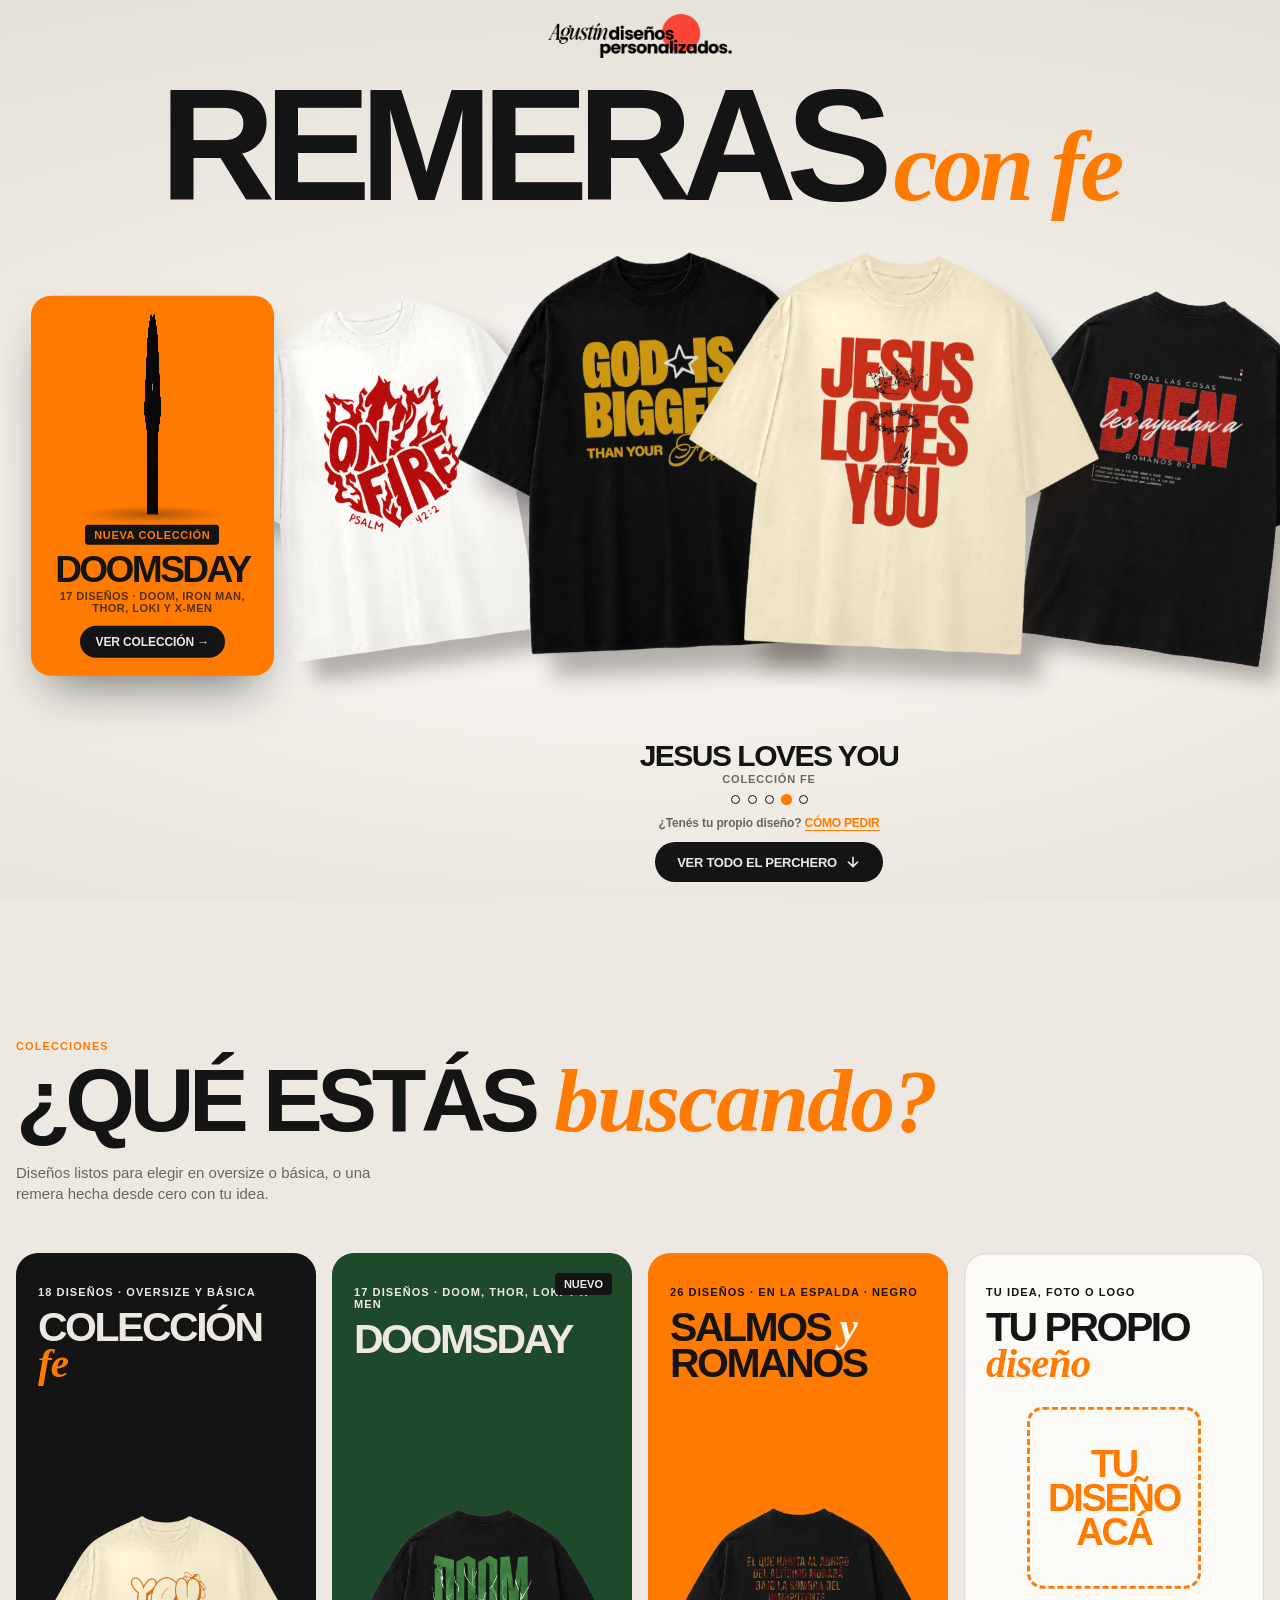
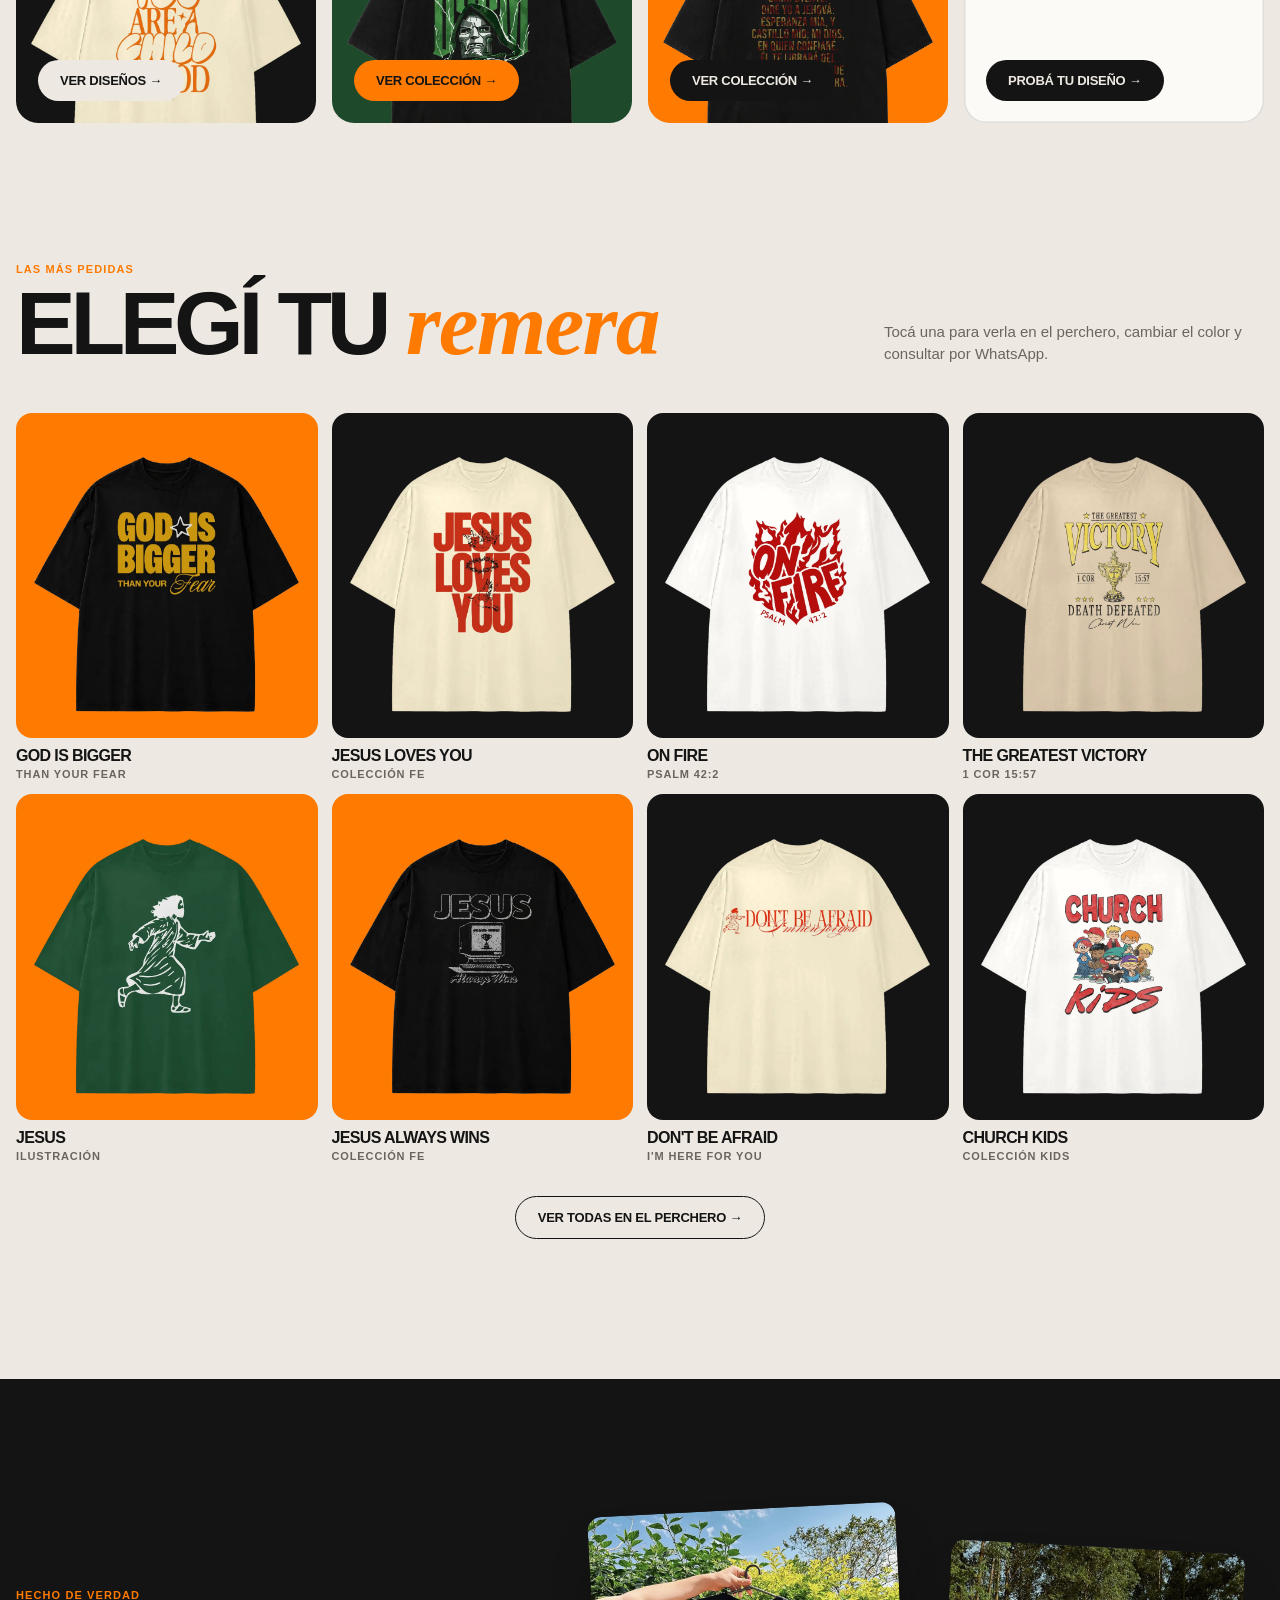
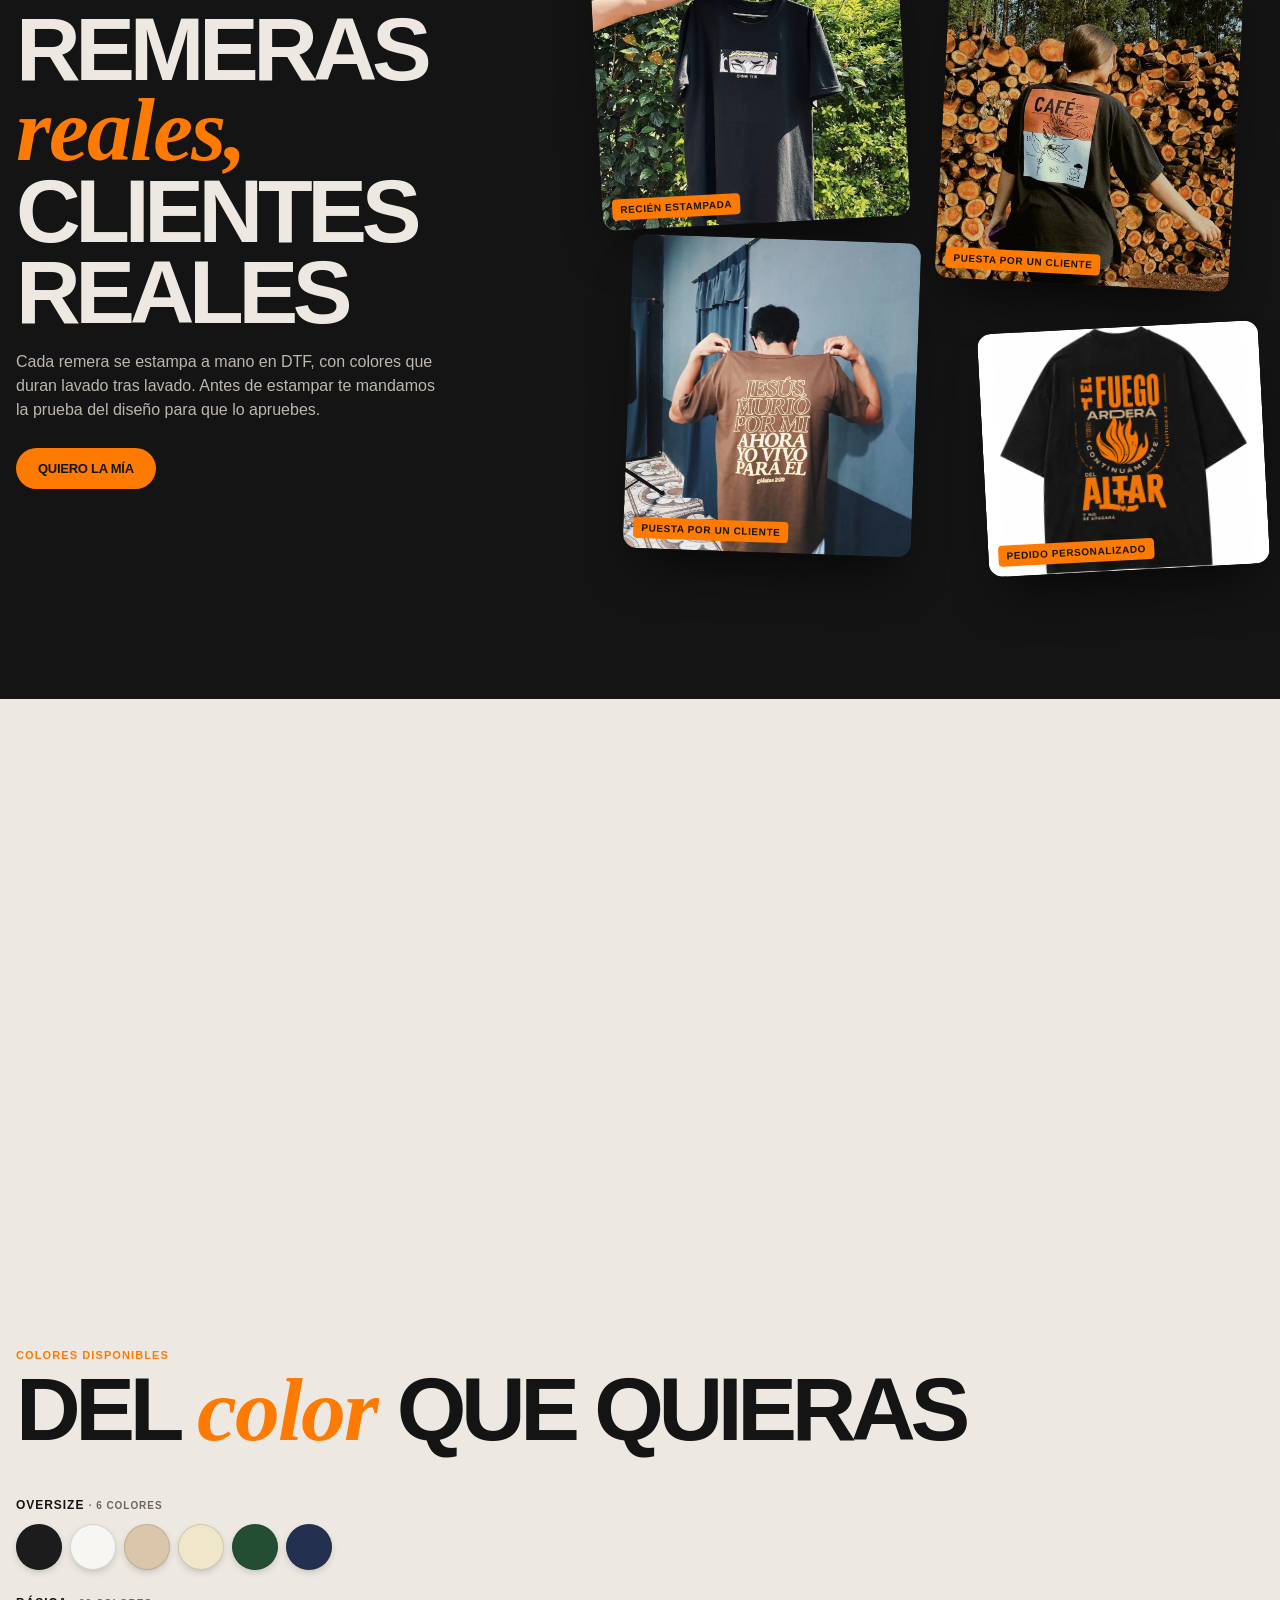
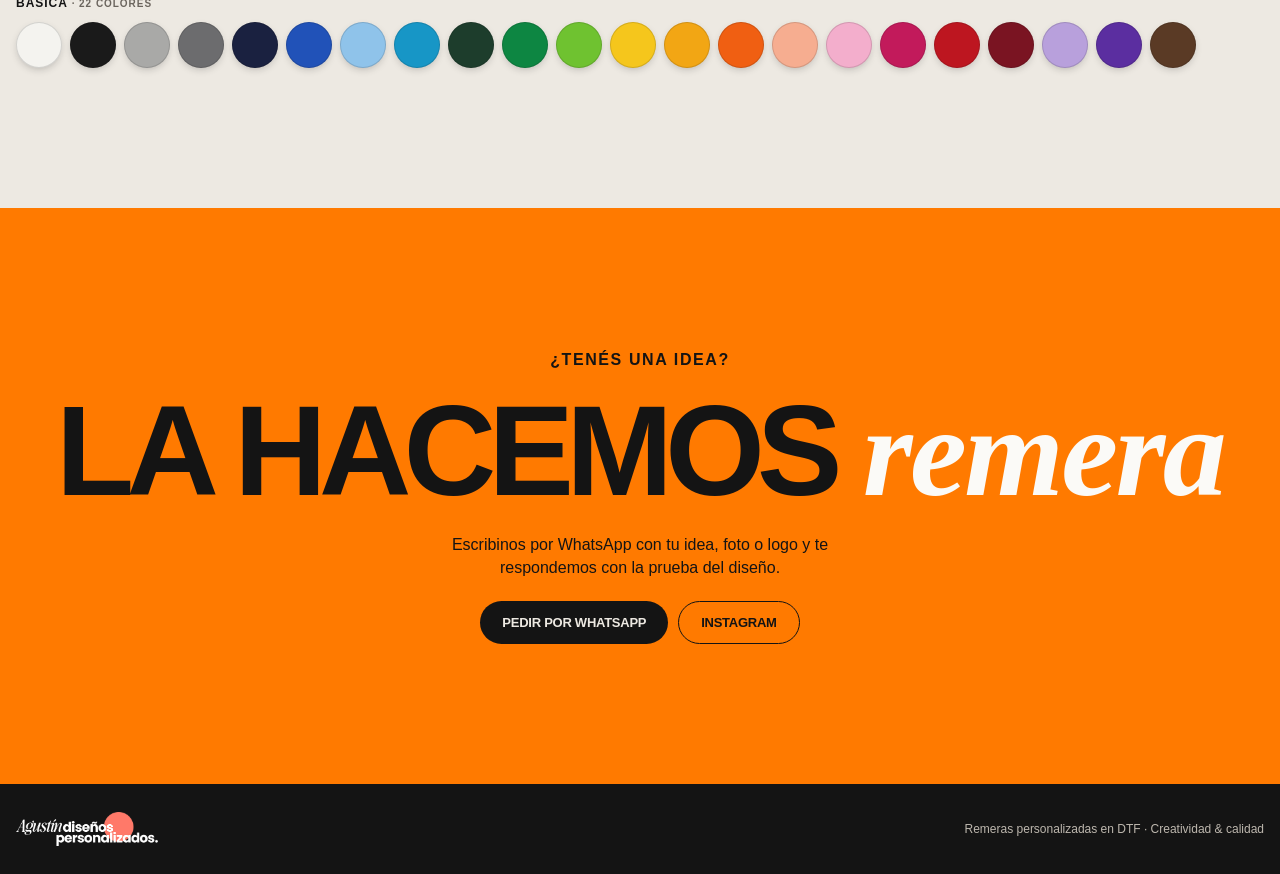
==== commit 3e41e4de: "Doomsday: nuevo diseño Loki (espalda, negro) y textos grises legibles sobre el cielo verde Co-Author" ====
--- a/index.html
+++ b/index.html
@@ -12,7 +12,7 @@
 <link rel="icon" href="favicon.png">
 <link rel="apple-touch-icon" href="apple-touch-icon.png">
 <meta name="apple-mobile-web-app-title" content="Agustín diseños">
-<link rel="stylesheet" href="styles.css?v=202611272102">
+<link rel="stylesheet" href="styles.css?v=202611272107">
 <style>:root{padding-top:env(safe-area-inset-top,0px);padding-bottom:env(safe-area-inset-bottom,0px)}html{box-sizing:border-box}*,*::before,*::after{box-sizing:inherit}img{max-width:100%}[hidden]{display:none!important}</style>
 </head>
 <body>
@@ -109,7 +109,7 @@
     <div class="aviso-txt">
       <p class="aviso-eti">Nuevo</p>
       <p class="aviso-tit">Colección Doomsday</p>
-      <p class="aviso-sub">16 diseños · Doom, Iron Man, Thor y X-Men</p>
+      <p class="aviso-sub">17 diseños · Doom, Iron Man, Thor, Loki y X-Men</p>
       <button class="aviso-btn" id="avisoVer" type="button">Ver la colección →</button>
     </div>
   </aside>
@@ -129,7 +129,7 @@
     </a>
     <a class="i-col i-col-sr i-col-doom i-rev" style="--d:.05s" href="#" data-ir="doomsday">
       <span class="i-nuevo">Nuevo</span>
-      <div><p class="i-n">16 diseños · Doom, Thor y X-Men</p><h3>Doomsday</h3></div>
+      <div><p class="i-n">17 diseños · Doom, Thor, Loki y X-Men</p><h3>Doomsday</h3></div>
       <img src="img/inicio/doom_rayos_negro.webp" alt="" loading="lazy" width="900" height="887">
       <span class="i-btn i-btn-n i-ir">Ver colección →</span>
     </a>
@@ -285,6 +285,6 @@
     </div>
   </div>
 </div>
-<script src="app.js?v=202611272102"></script>
+<script src="app.js?v=202611272107"></script>
 </body>
 </html>
--- a/styles.css
+++ b/styles.css
@@ -688,3 +688,6 @@
   .aviso-btn { margin: 0; padding: 0 12px; min-height: 36px; font-size: 11px; white-space: nowrap; flex: none; }
   .aviso-x { top: 50%; transform: translateY(-50%); width: 36px; height: 36px; right: 0; }
 }
+
+/* cielo verde de Doomsday: los textos grises pasan a verde oscuro para leerse bien */
+body.tema-doom { --gris: #1E3B27; }
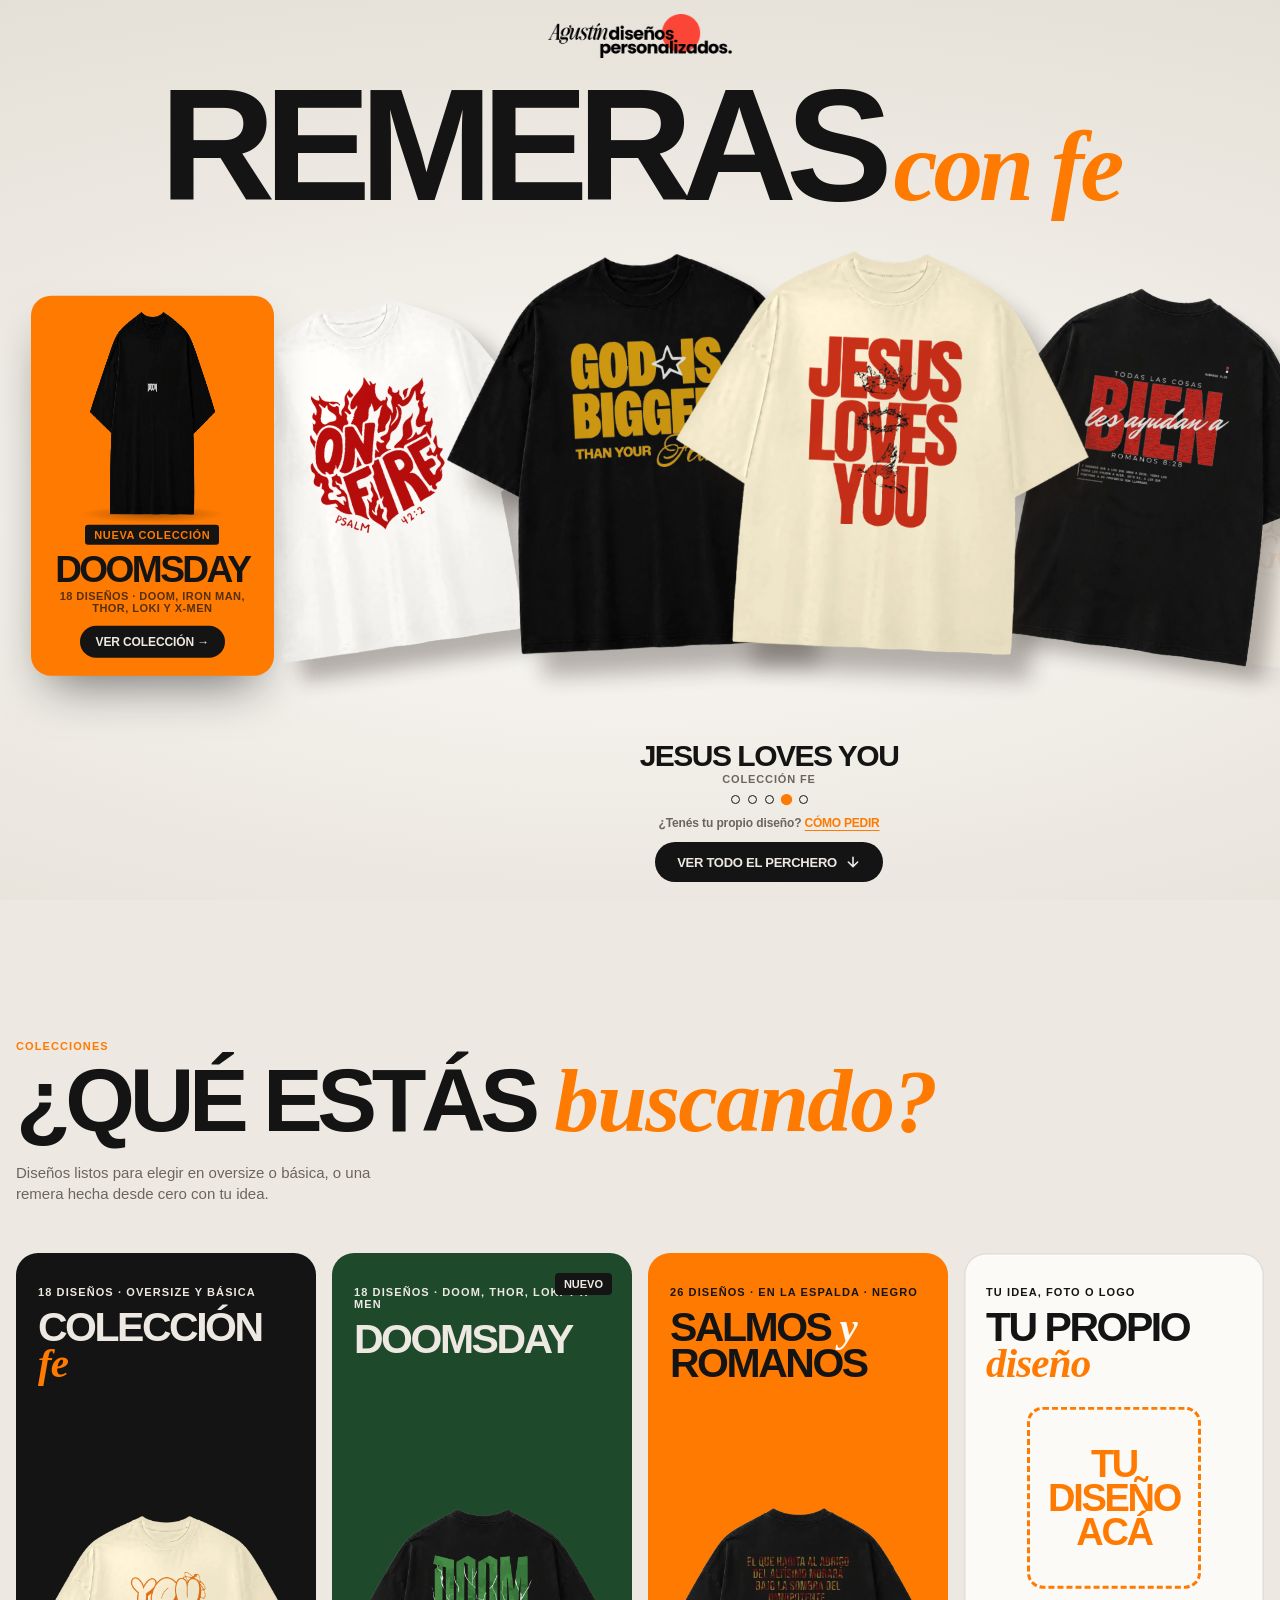
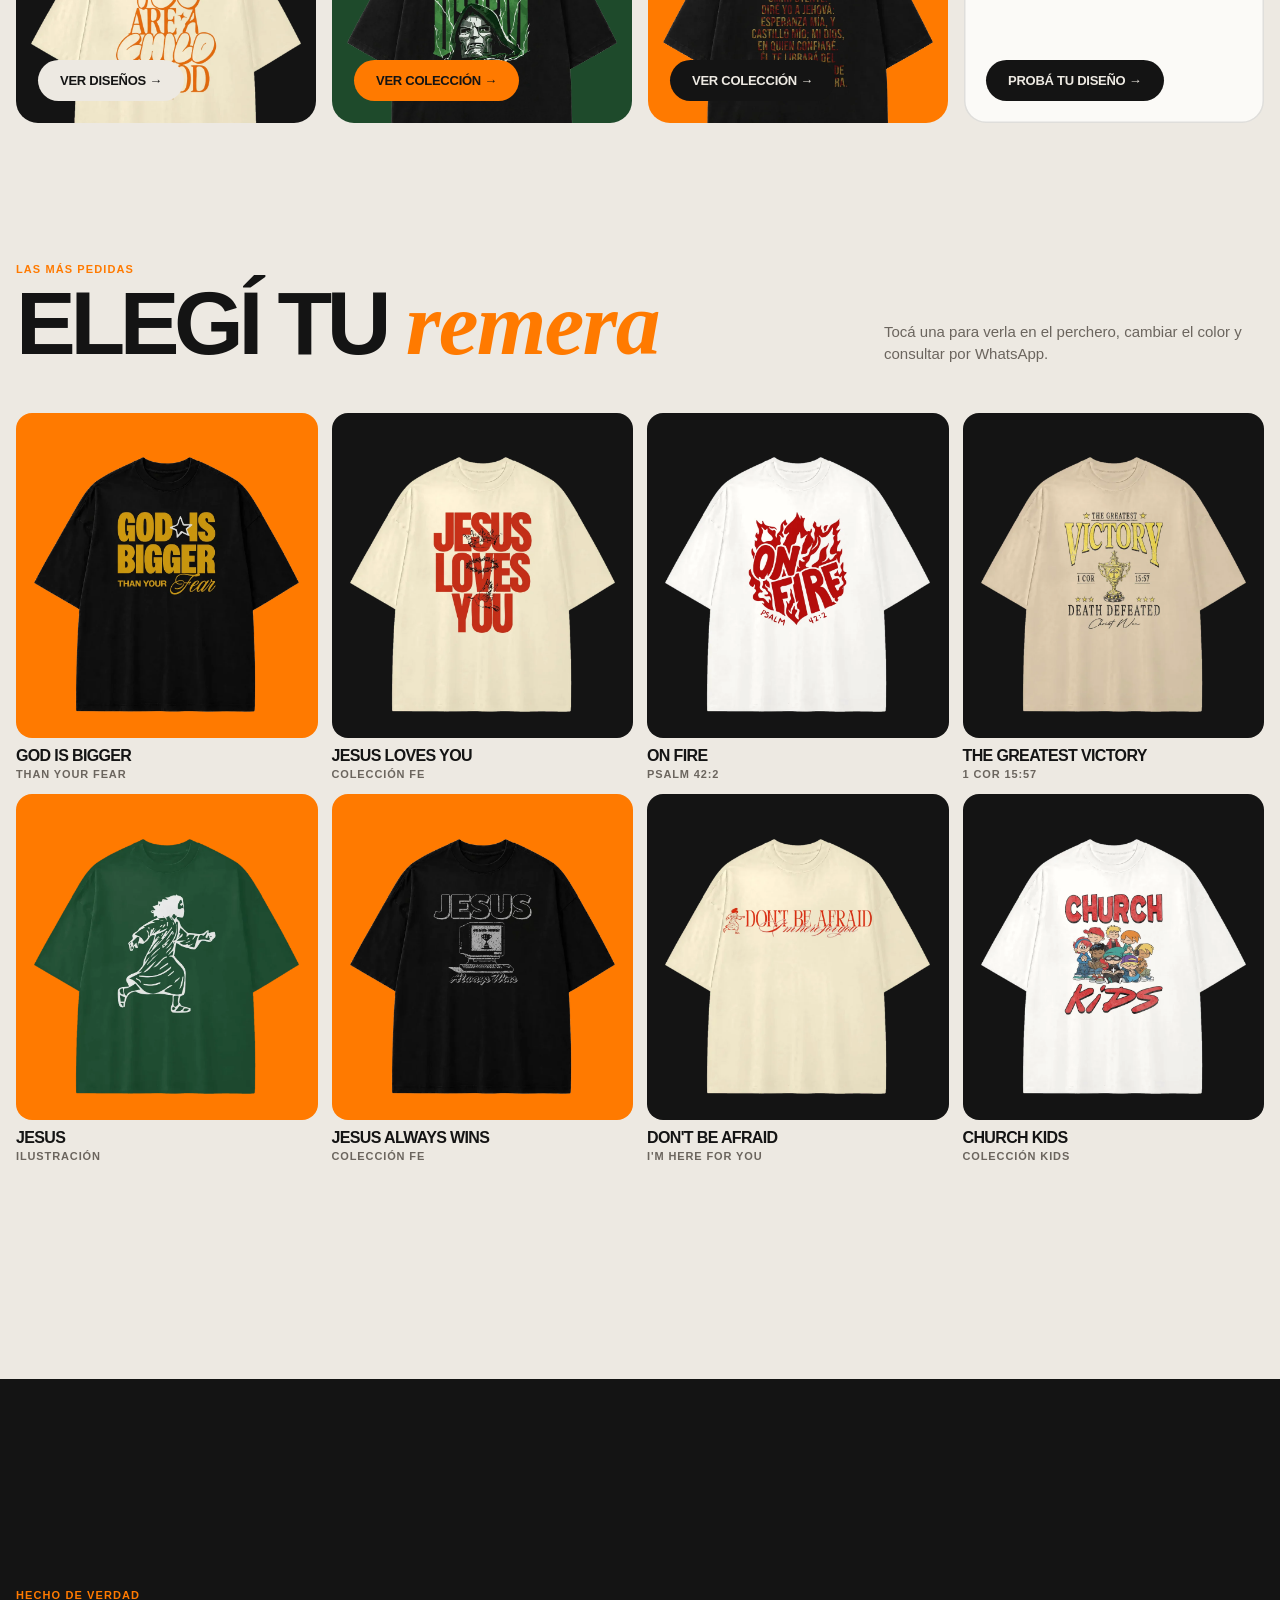
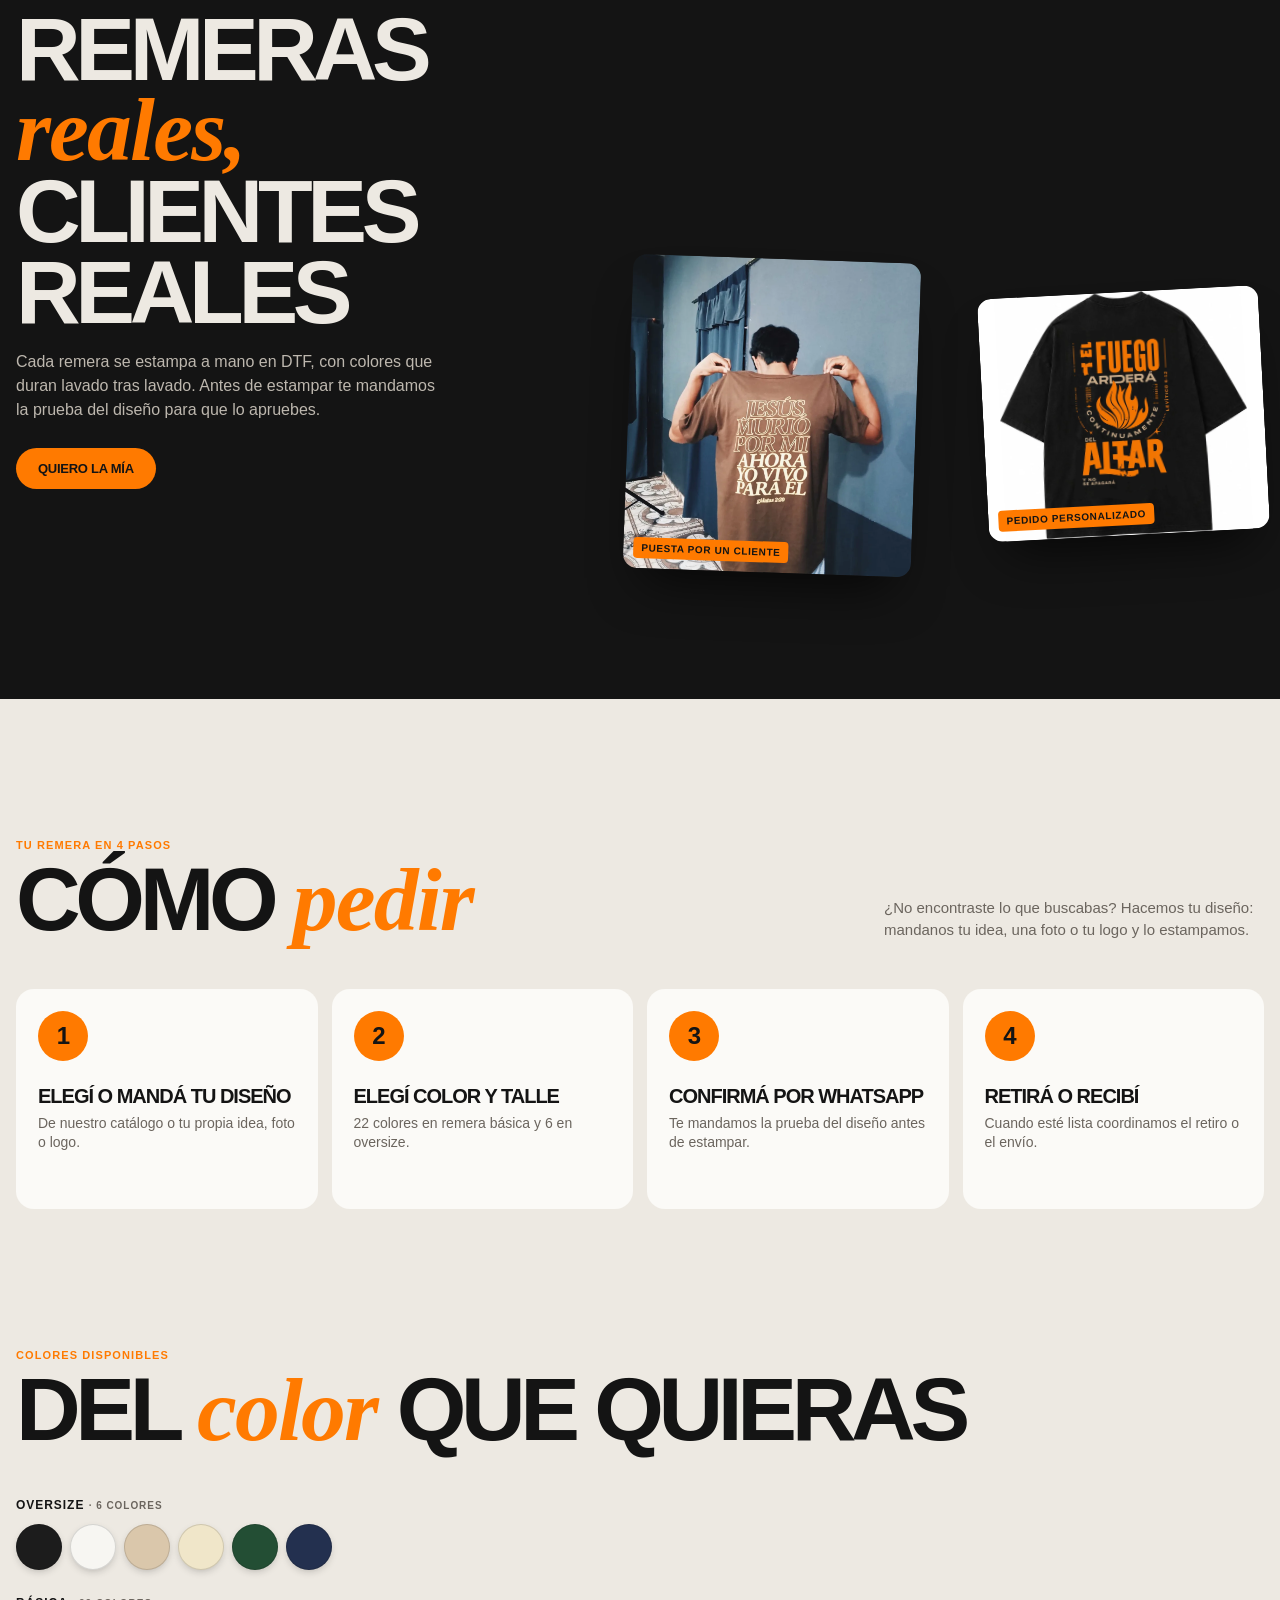
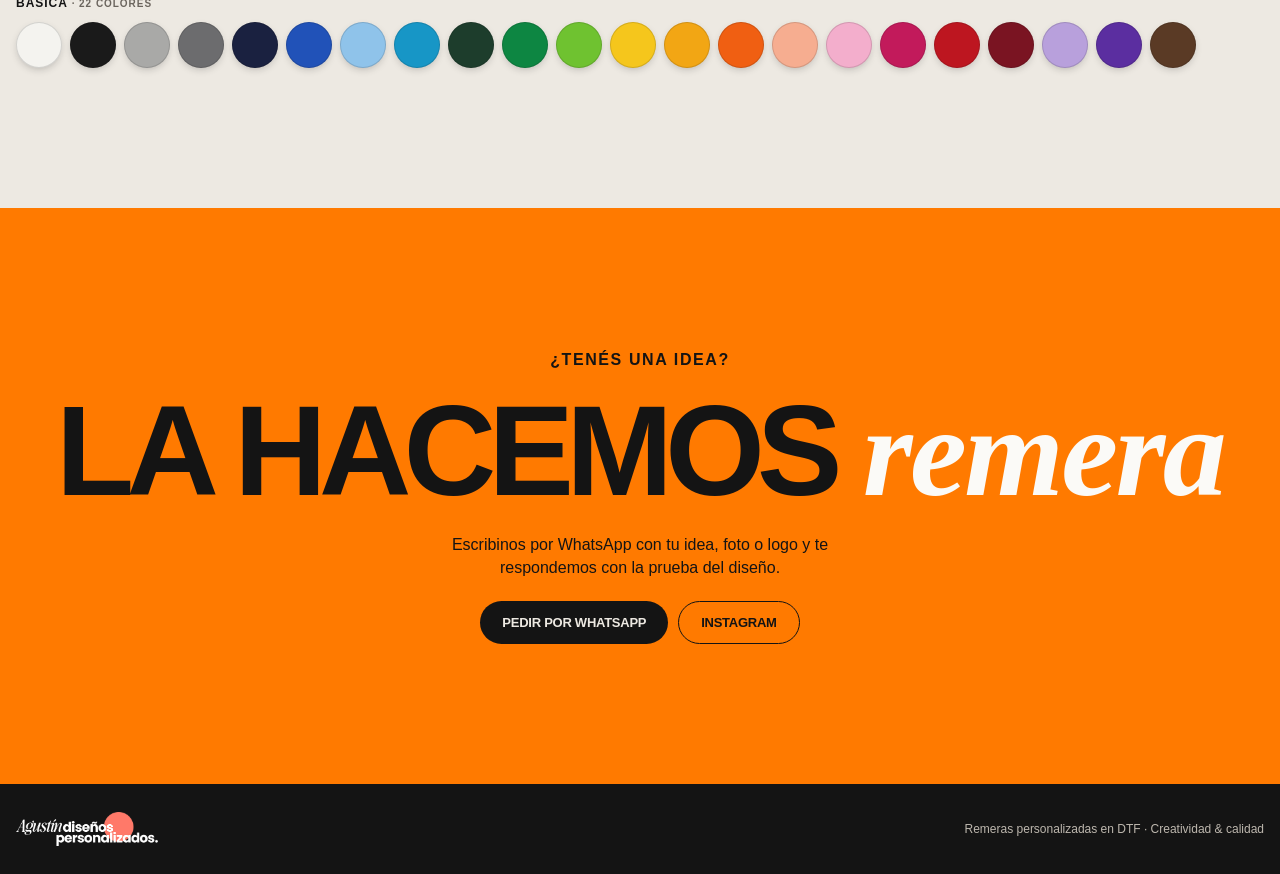
==== commit fac9e81e: "Doomsday: nuevo diseño Consejo de Doom (espalda, negro) Co-Authored-By: Claude Opus 5.5 <noreply@ant" ====
--- a/index.html
+++ b/index.html
@@ -12,7 +12,7 @@
 <link rel="icon" href="favicon.png">
 <link rel="apple-touch-icon" href="apple-touch-icon.png">
 <meta name="apple-mobile-web-app-title" content="Agustín diseños">
-<link rel="stylesheet" href="styles.css?v=202611272107">
+<link rel="stylesheet" href="styles.css?v=202611272200">
 <style>:root{padding-top:env(safe-area-inset-top,0px);padding-bottom:env(safe-area-inset-bottom,0px)}html{box-sizing:border-box}*,*::before,*::after{box-sizing:inherit}img{max-width:100%}[hidden]{display:none!important}</style>
 </head>
 <body>
@@ -109,7 +109,7 @@
     <div class="aviso-txt">
       <p class="aviso-eti">Nuevo</p>
       <p class="aviso-tit">Colección Doomsday</p>
-      <p class="aviso-sub">17 diseños · Doom, Iron Man, Thor, Loki y X-Men</p>
+      <p class="aviso-sub">18 diseños · Doom, Iron Man, Thor, Loki y X-Men</p>
       <button class="aviso-btn" id="avisoVer" type="button">Ver la colección →</button>
     </div>
   </aside>
@@ -129,7 +129,7 @@
     </a>
     <a class="i-col i-col-sr i-col-doom i-rev" style="--d:.05s" href="#" data-ir="doomsday">
       <span class="i-nuevo">Nuevo</span>
-      <div><p class="i-n">17 diseños · Doom, Thor, Loki y X-Men</p><h3>Doomsday</h3></div>
+      <div><p class="i-n">18 diseños · Doom, Thor, Loki y X-Men</p><h3>Doomsday</h3></div>
       <img src="img/inicio/doom_rayos_negro.webp" alt="" loading="lazy" width="900" height="887">
       <span class="i-btn i-btn-n i-ir">Ver colección →</span>
     </a>
@@ -285,6 +285,6 @@
     </div>
   </div>
 </div>
-<script src="app.js?v=202611272107"></script>
+<script src="app.js?v=202611272200"></script>
 </body>
 </html>
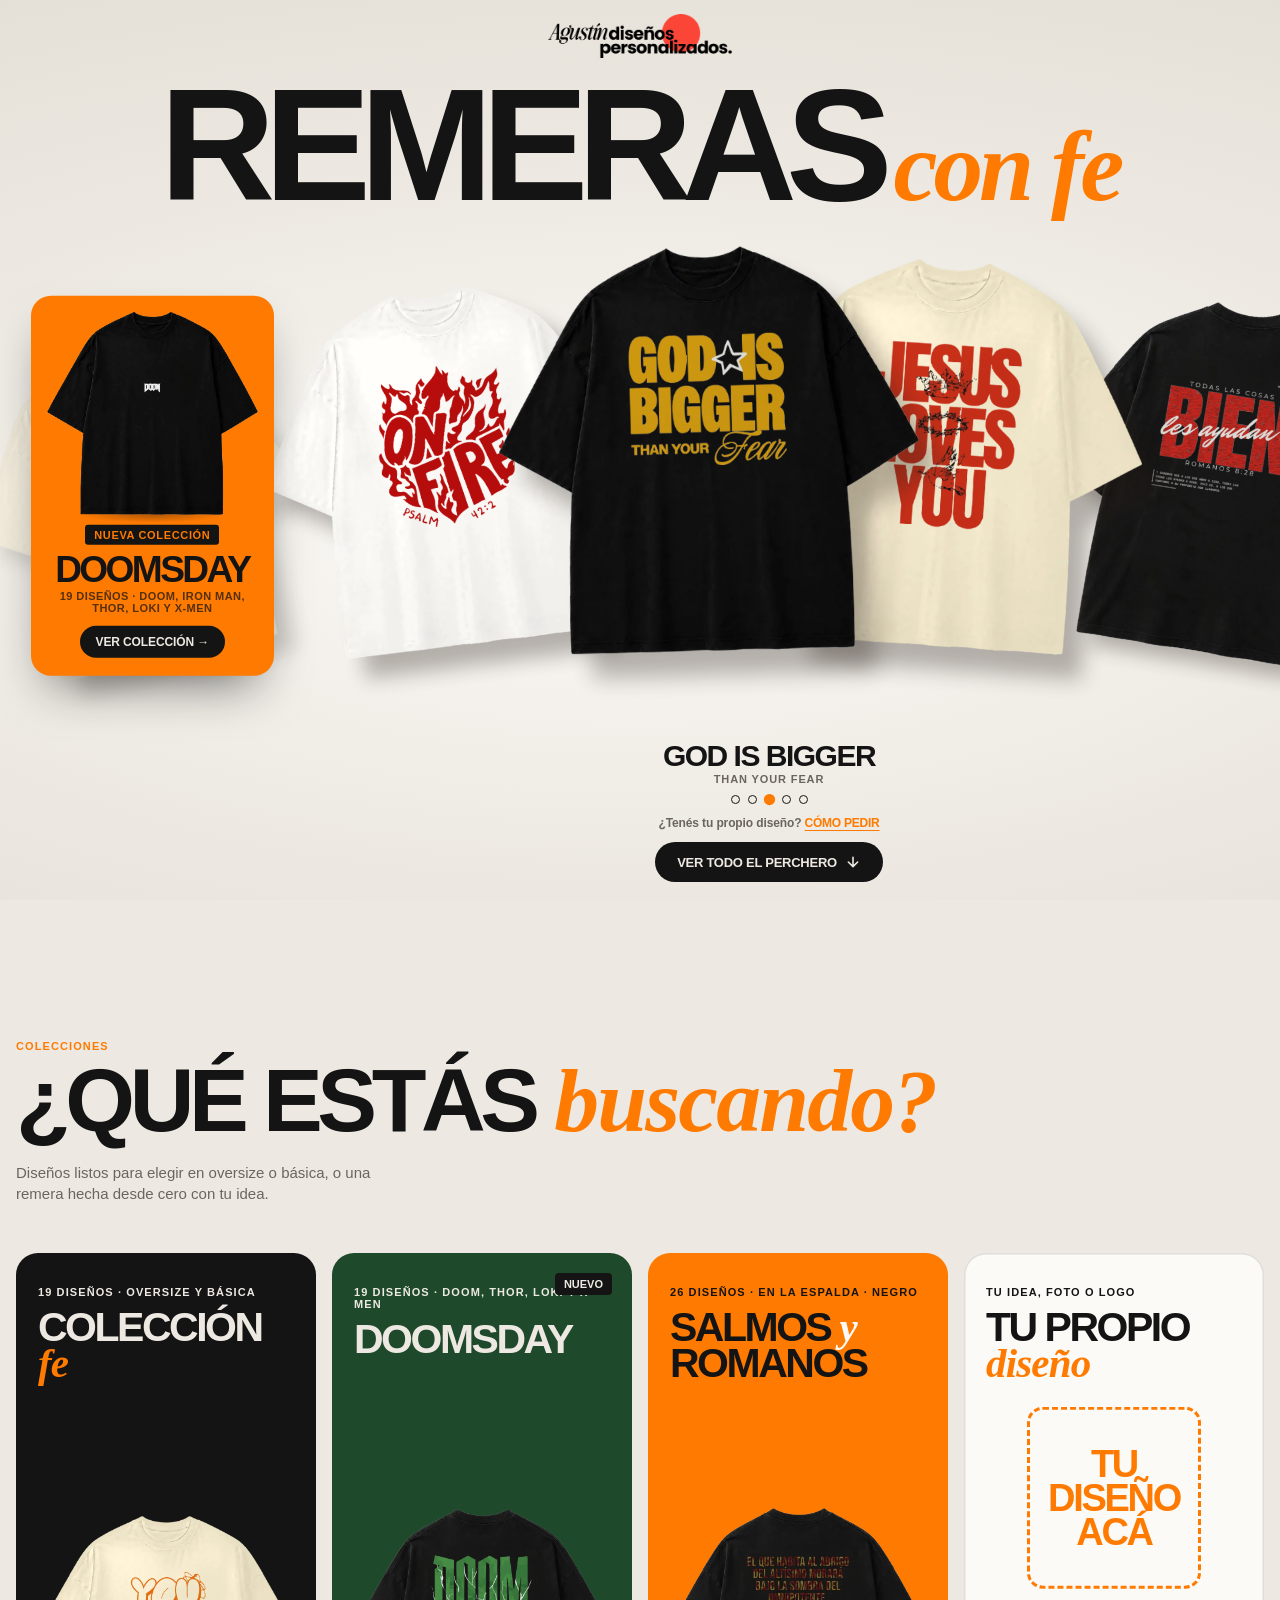
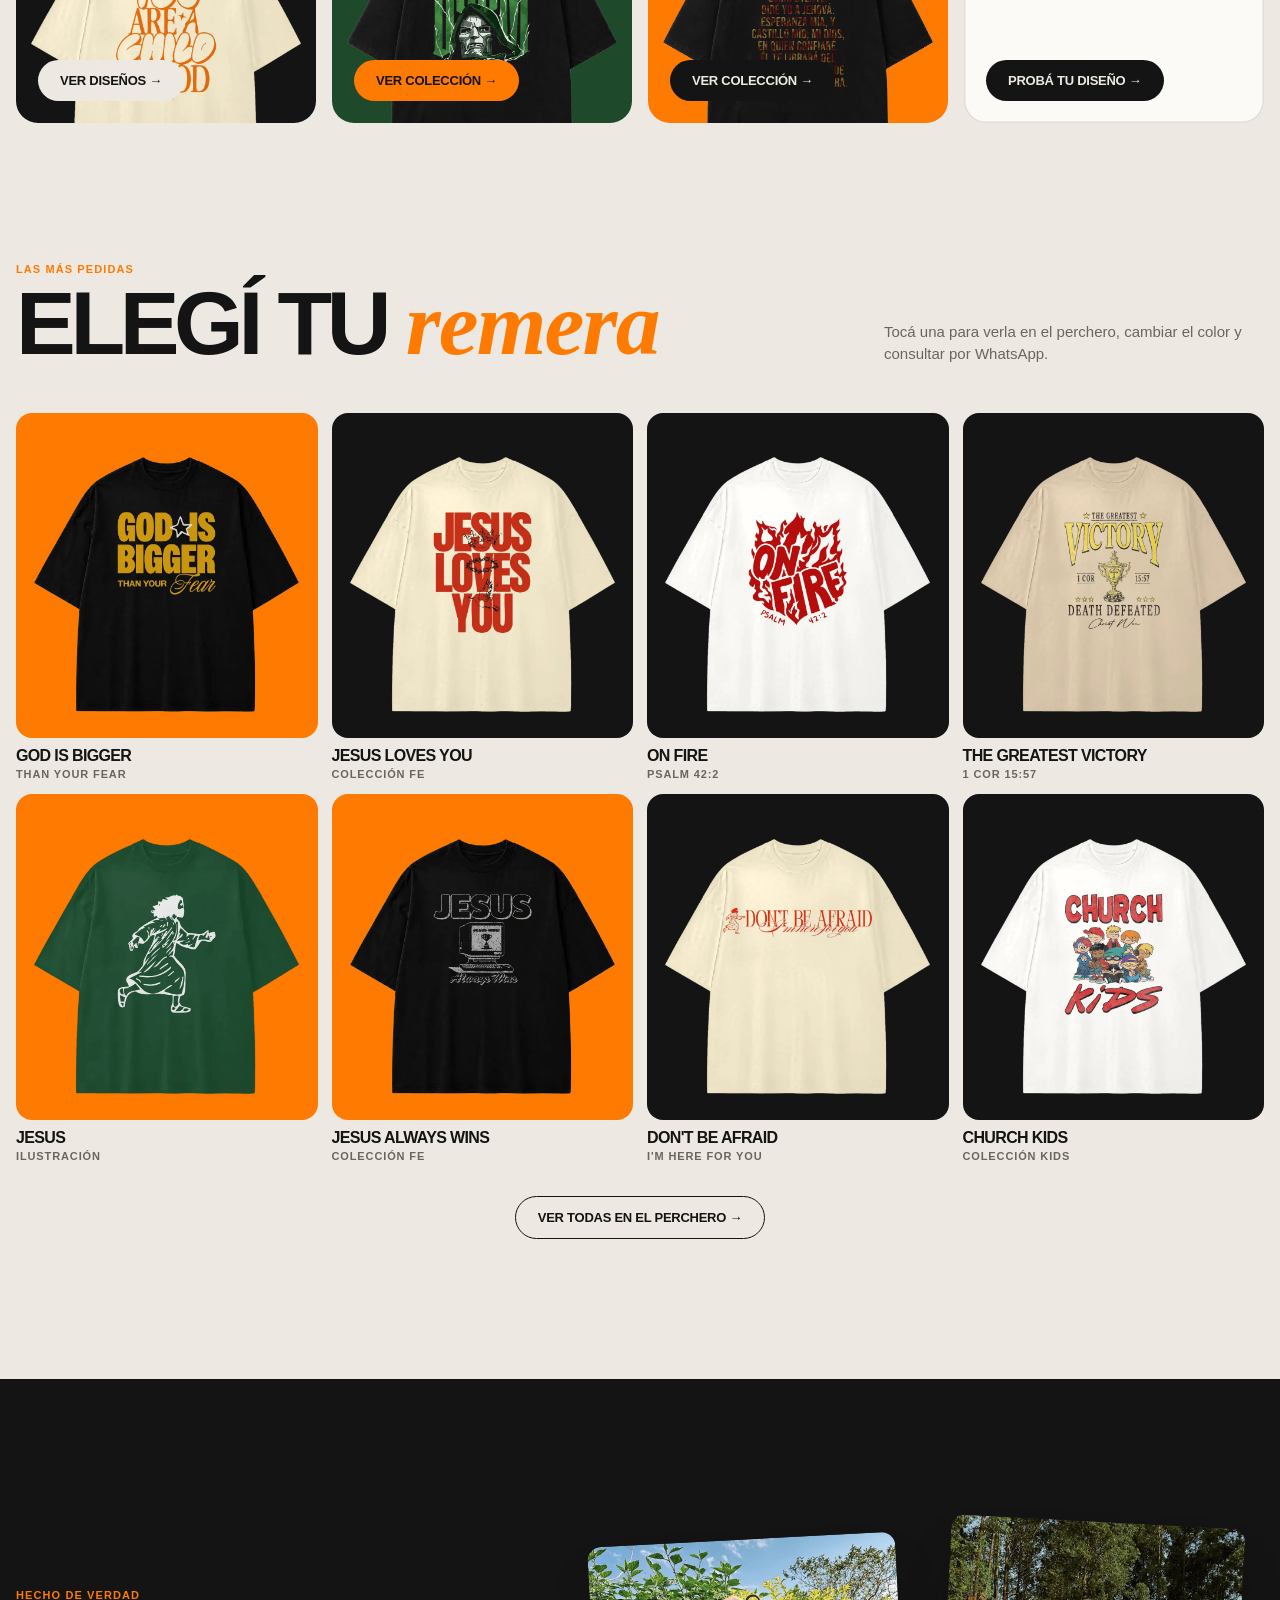
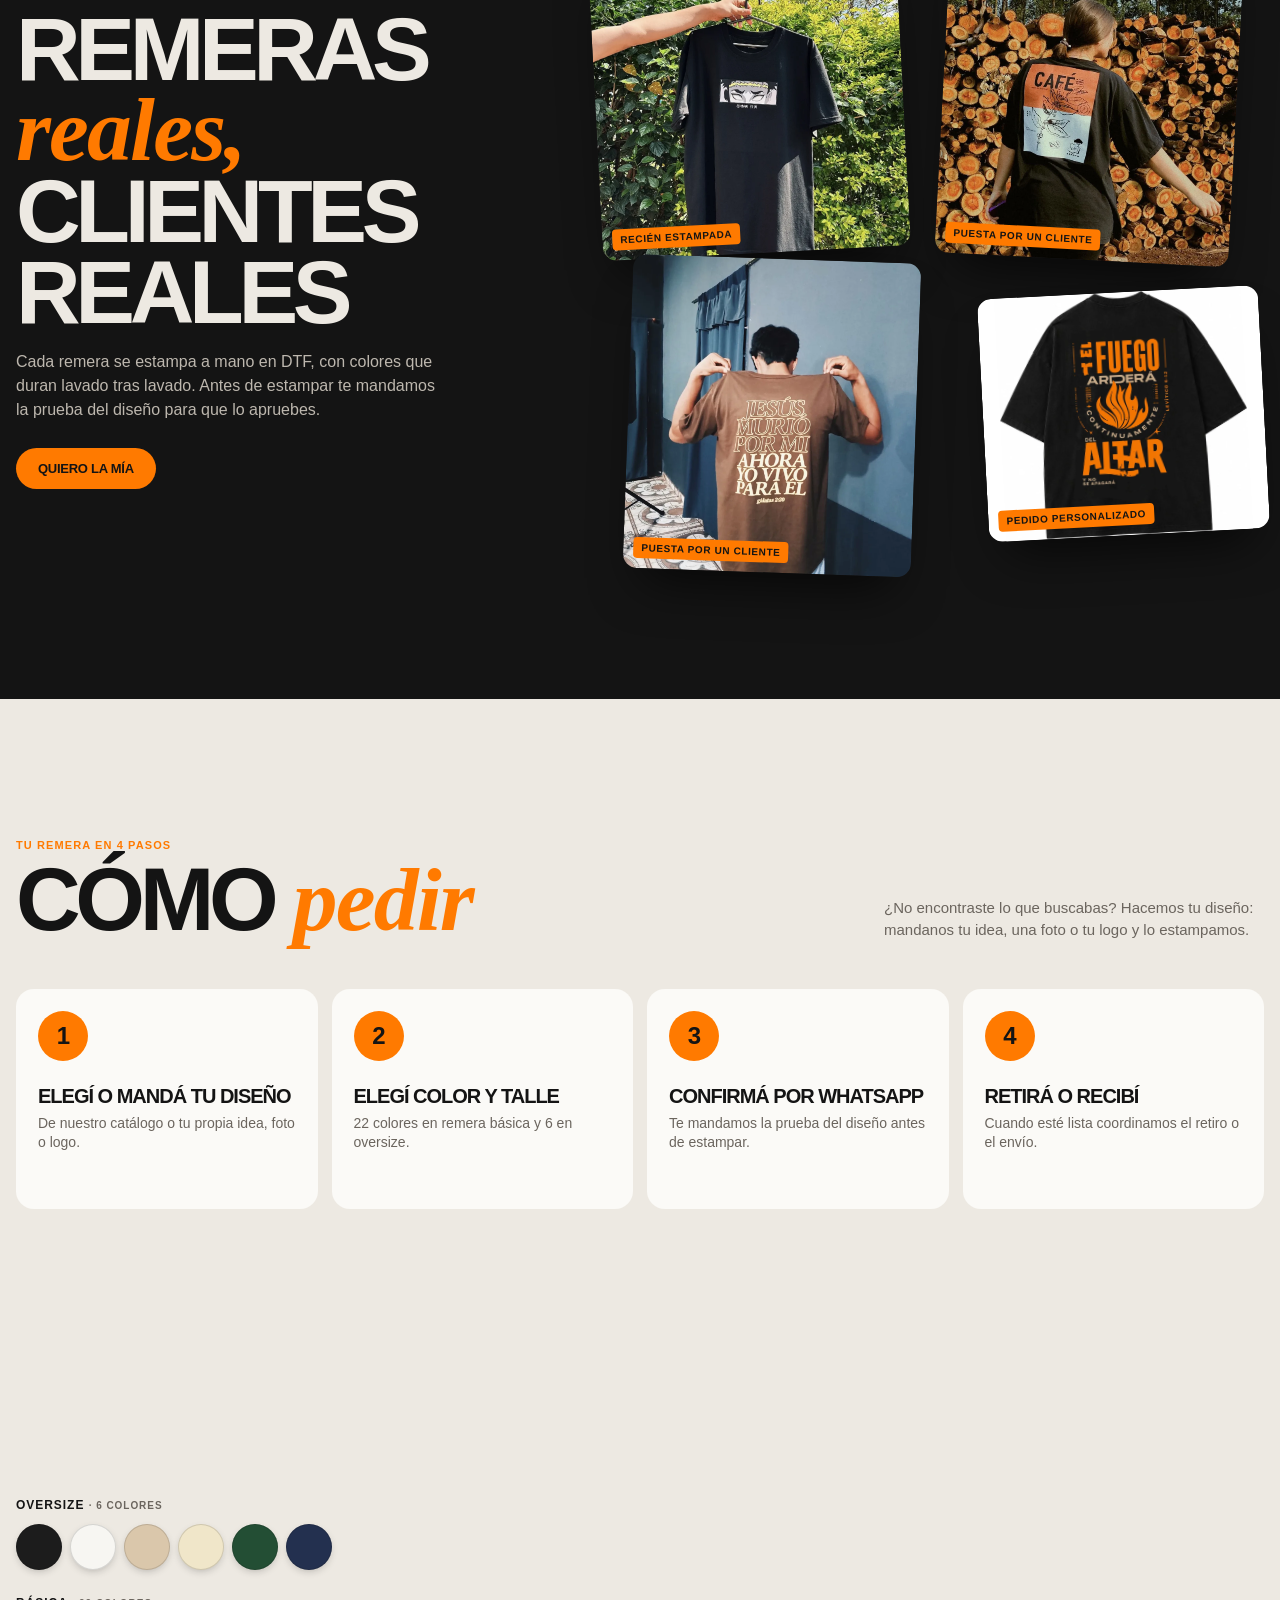
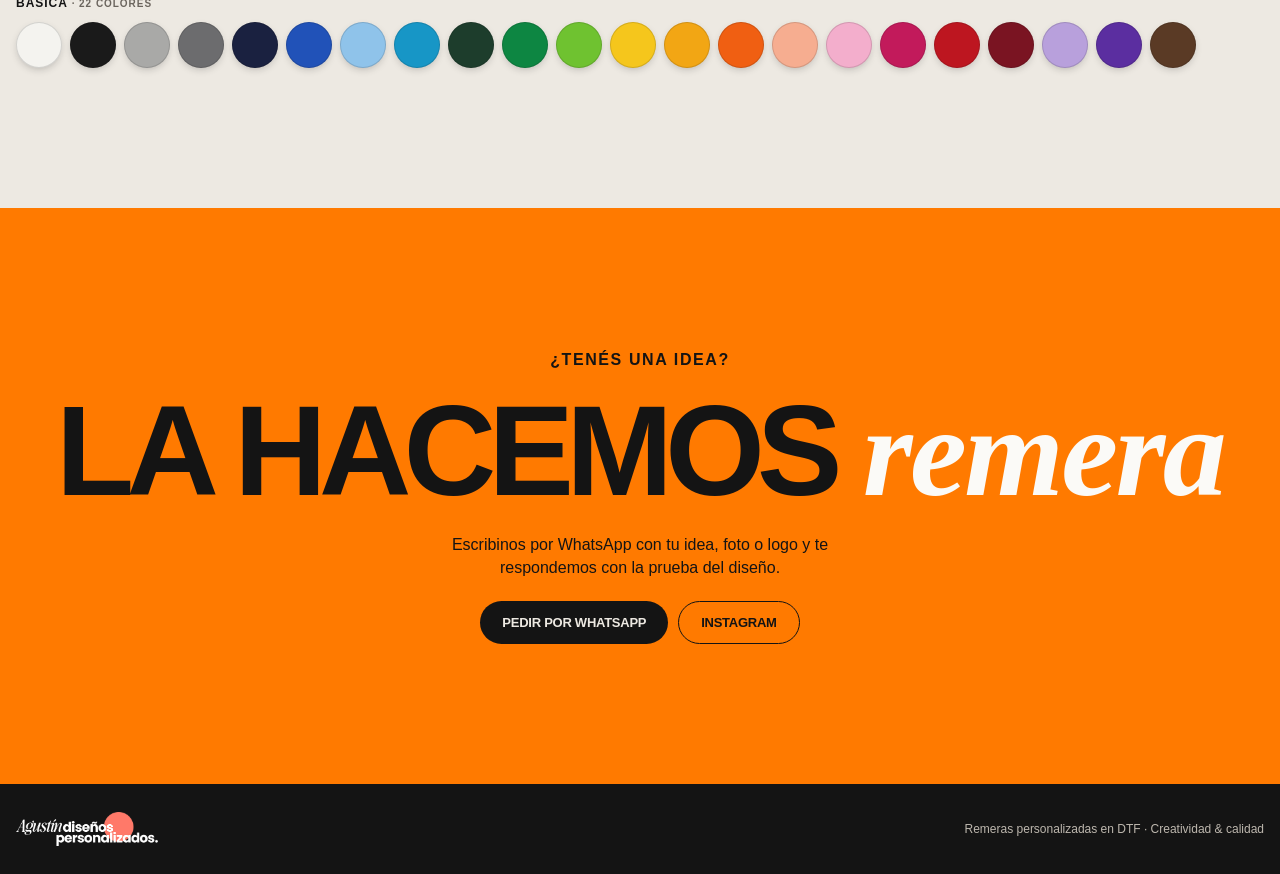
==== commit 25780da2: "Doomsday: nuevo diseño Hell answers to me (espalda, negro) Co-Authored-By: Claude Opus 5.5 <noreply@" ====
--- a/index.html
+++ b/index.html
@@ -12,7 +12,7 @@
 <link rel="icon" href="favicon.png">
 <link rel="apple-touch-icon" href="apple-touch-icon.png">
 <meta name="apple-mobile-web-app-title" content="Agustín diseños">
-<link rel="stylesheet" href="styles.css?v=202611272200">
+<link rel="stylesheet" href="styles.css?v=202611272247">
 <style>:root{padding-top:env(safe-area-inset-top,0px);padding-bottom:env(safe-area-inset-bottom,0px)}html{box-sizing:border-box}*,*::before,*::after{box-sizing:inherit}img{max-width:100%}[hidden]{display:none!important}</style>
 </head>
 <body>
@@ -109,7 +109,7 @@
     <div class="aviso-txt">
       <p class="aviso-eti">Nuevo</p>
       <p class="aviso-tit">Colección Doomsday</p>
-      <p class="aviso-sub">18 diseños · Doom, Iron Man, Thor, Loki y X-Men</p>
+      <p class="aviso-sub">19 diseños · Doom, Iron Man, Thor, Loki y X-Men</p>
       <button class="aviso-btn" id="avisoVer" type="button">Ver la colección →</button>
     </div>
   </aside>
@@ -123,13 +123,13 @@
   </div>
   <div class="i-cols">
     <a class="i-col i-col-fe i-rev" href="#" data-ir="todo">
-      <div><p class="i-n">18 diseños · oversize y básica</p><h3>Colección <em>fe</em></h3></div>
+      <div><p class="i-n">19 diseños · oversize y básica</p><h3>Colección <em>fe</em></h3></div>
       <img src="img/inicio/you_are_a_child_of_god_marfil.webp" alt="" loading="lazy" width="900" height="887">
       <span class="i-btn i-btn-t i-ir">Ver diseños →</span>
     </a>
     <a class="i-col i-col-sr i-col-doom i-rev" style="--d:.05s" href="#" data-ir="doomsday">
       <span class="i-nuevo">Nuevo</span>
-      <div><p class="i-n">18 diseños · Doom, Thor, Loki y X-Men</p><h3>Doomsday</h3></div>
+      <div><p class="i-n">19 diseños · Doom, Thor, Loki y X-Men</p><h3>Doomsday</h3></div>
       <img src="img/inicio/doom_rayos_negro.webp" alt="" loading="lazy" width="900" height="887">
       <span class="i-btn i-btn-n i-ir">Ver colección →</span>
     </a>
@@ -285,6 +285,6 @@
     </div>
   </div>
 </div>
-<script src="app.js?v=202611272200"></script>
+<script src="app.js?v=202611272247"></script>
 </body>
 </html>
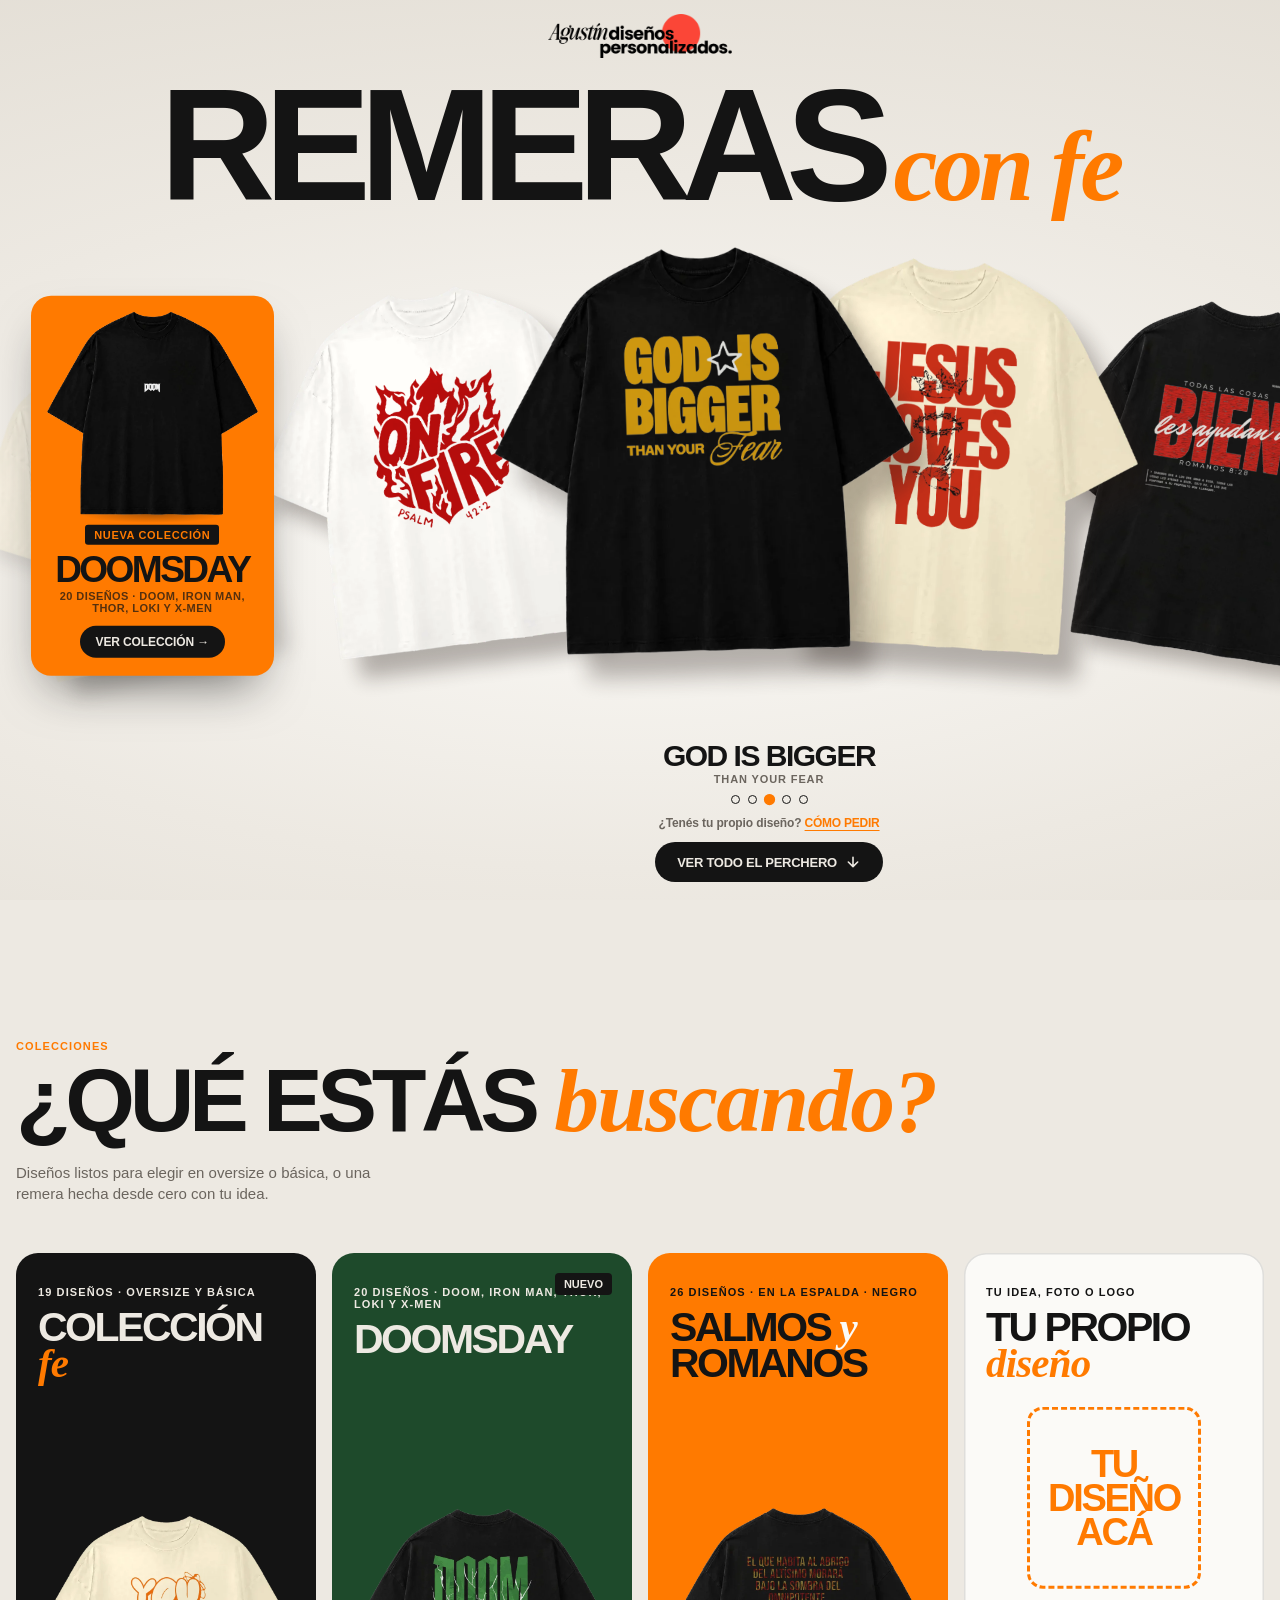
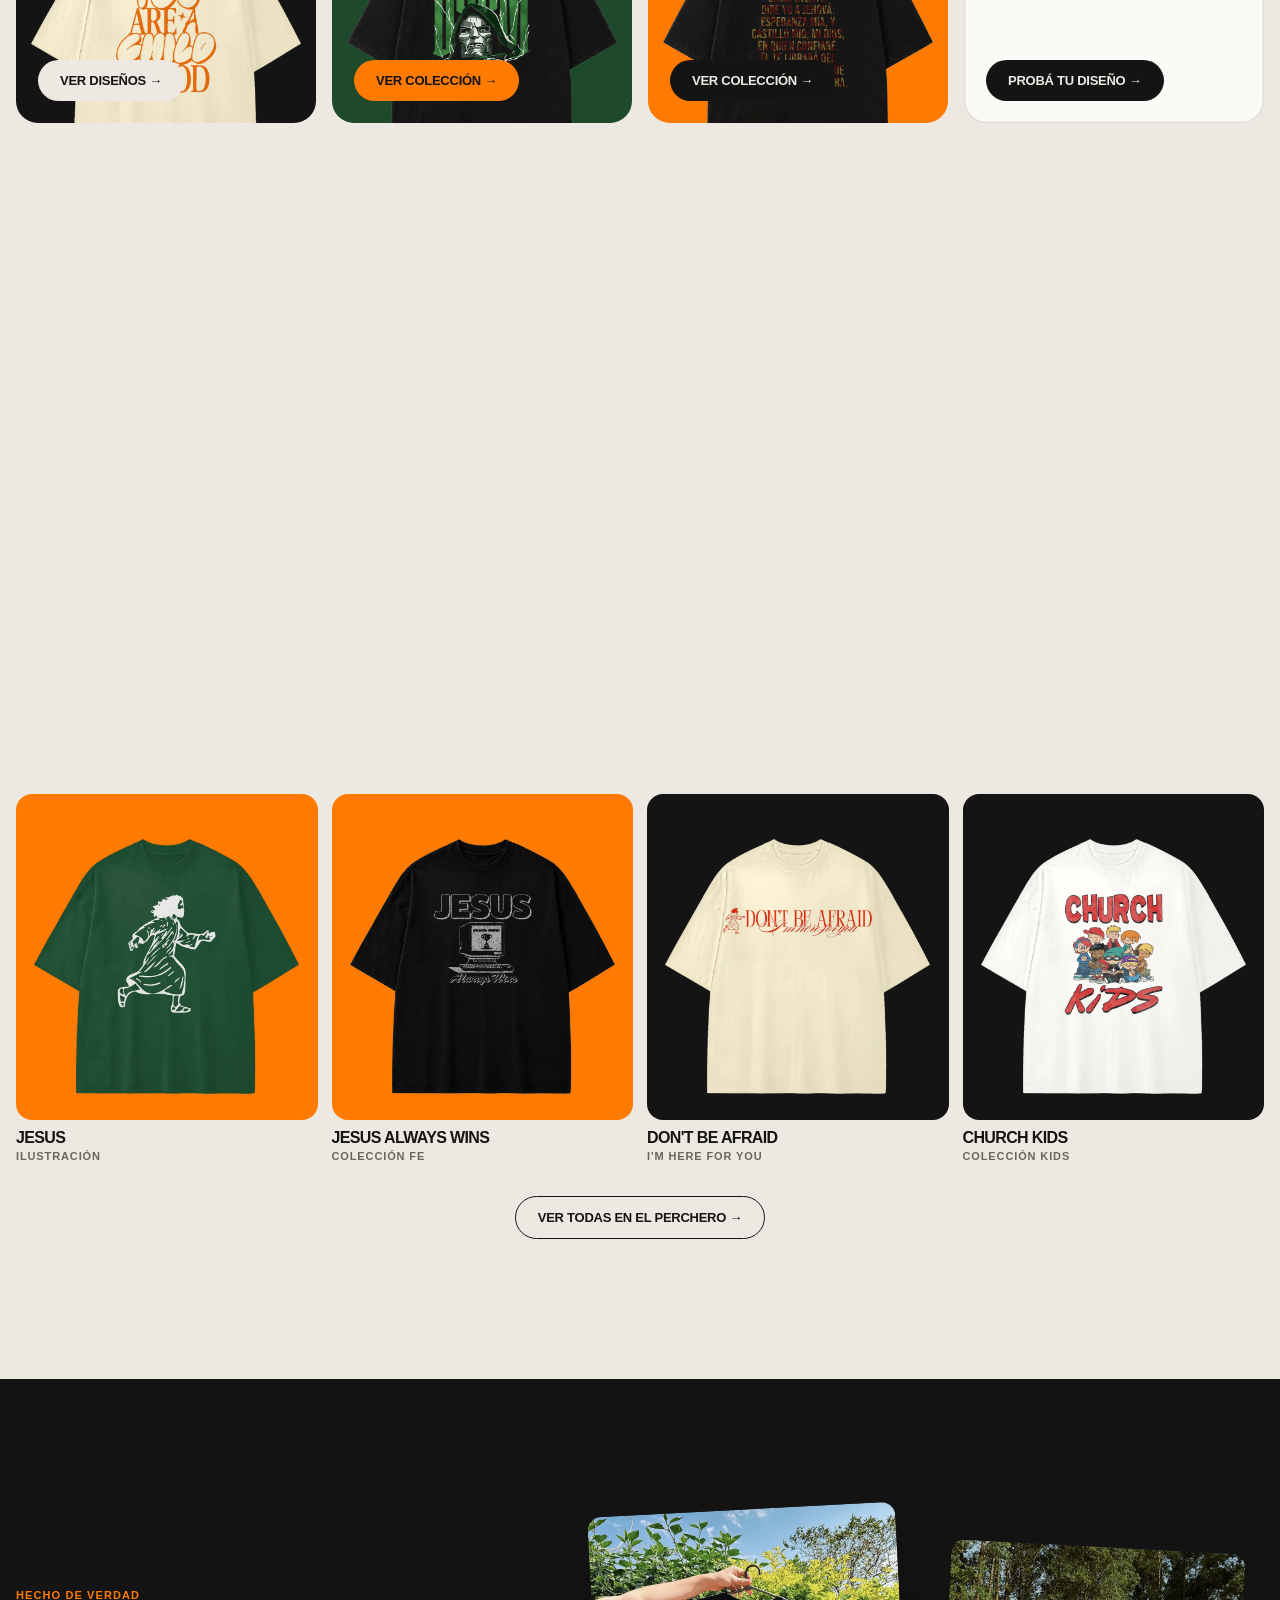
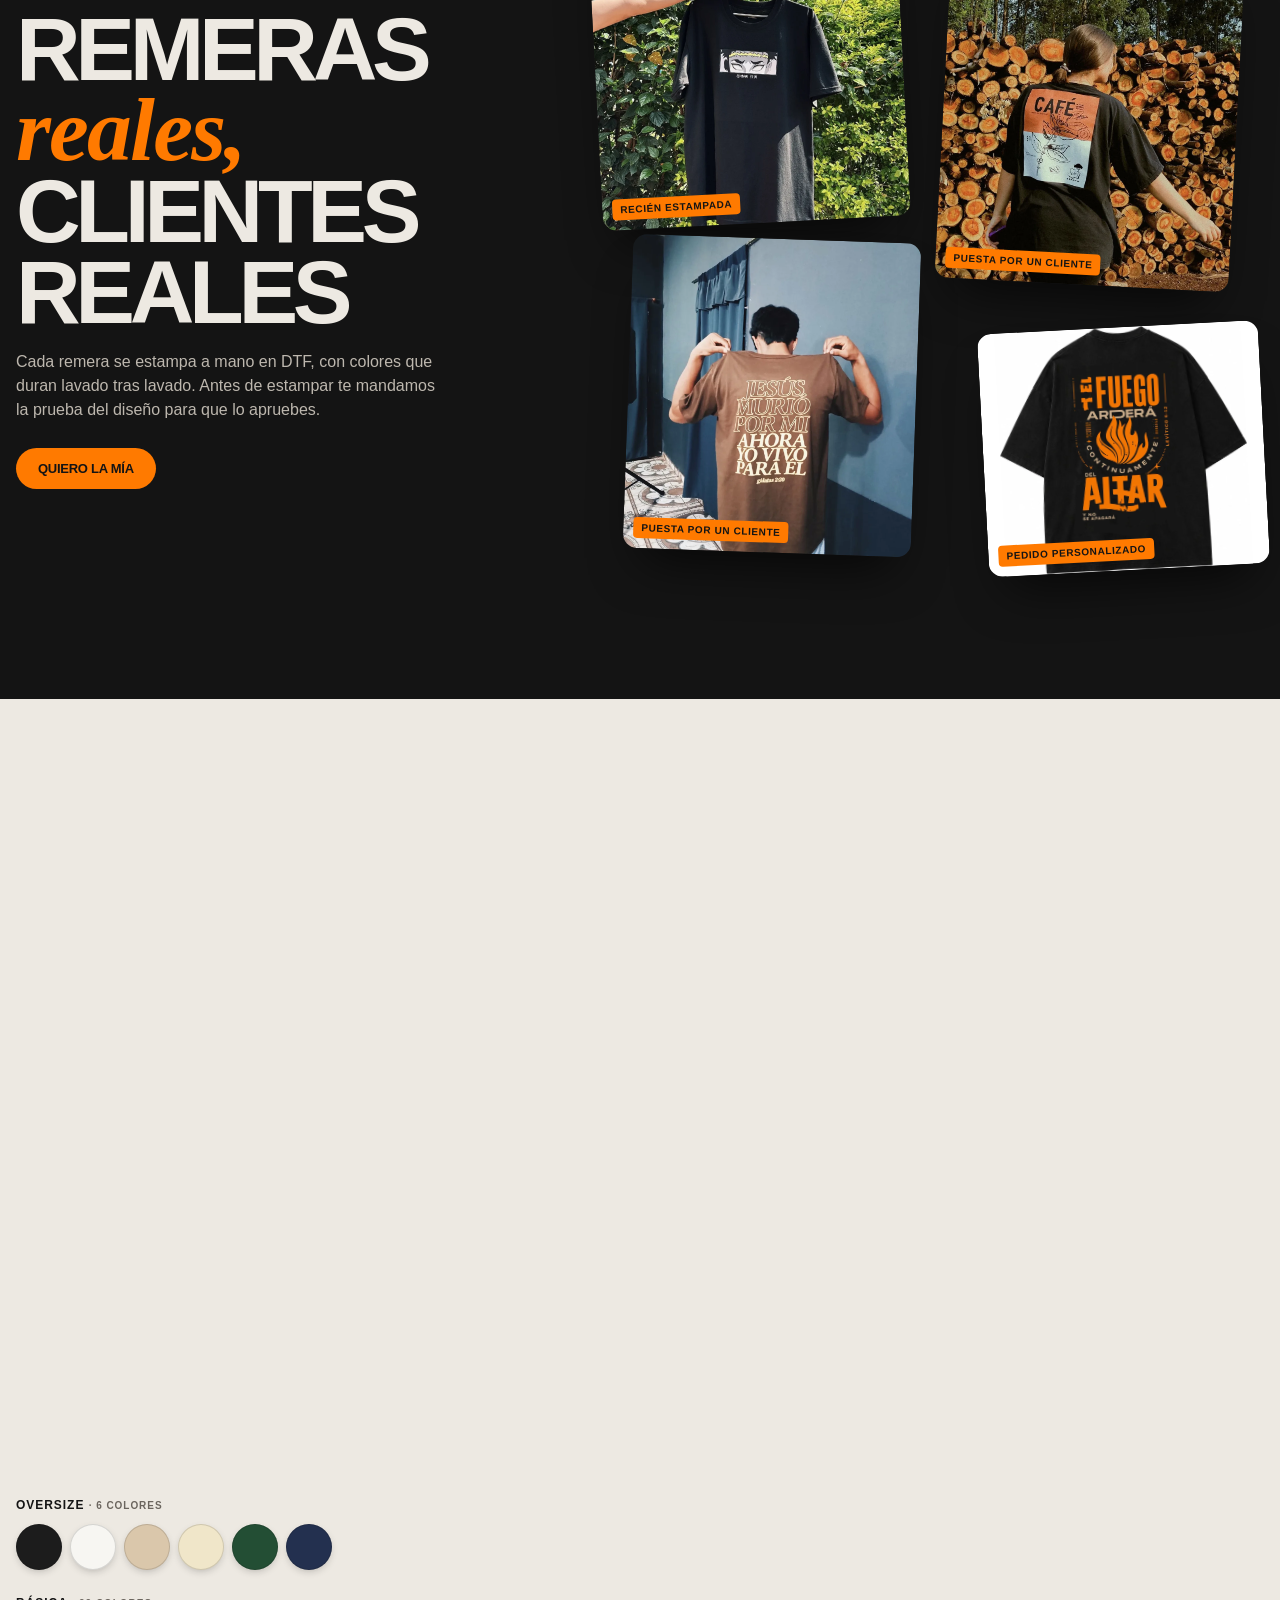
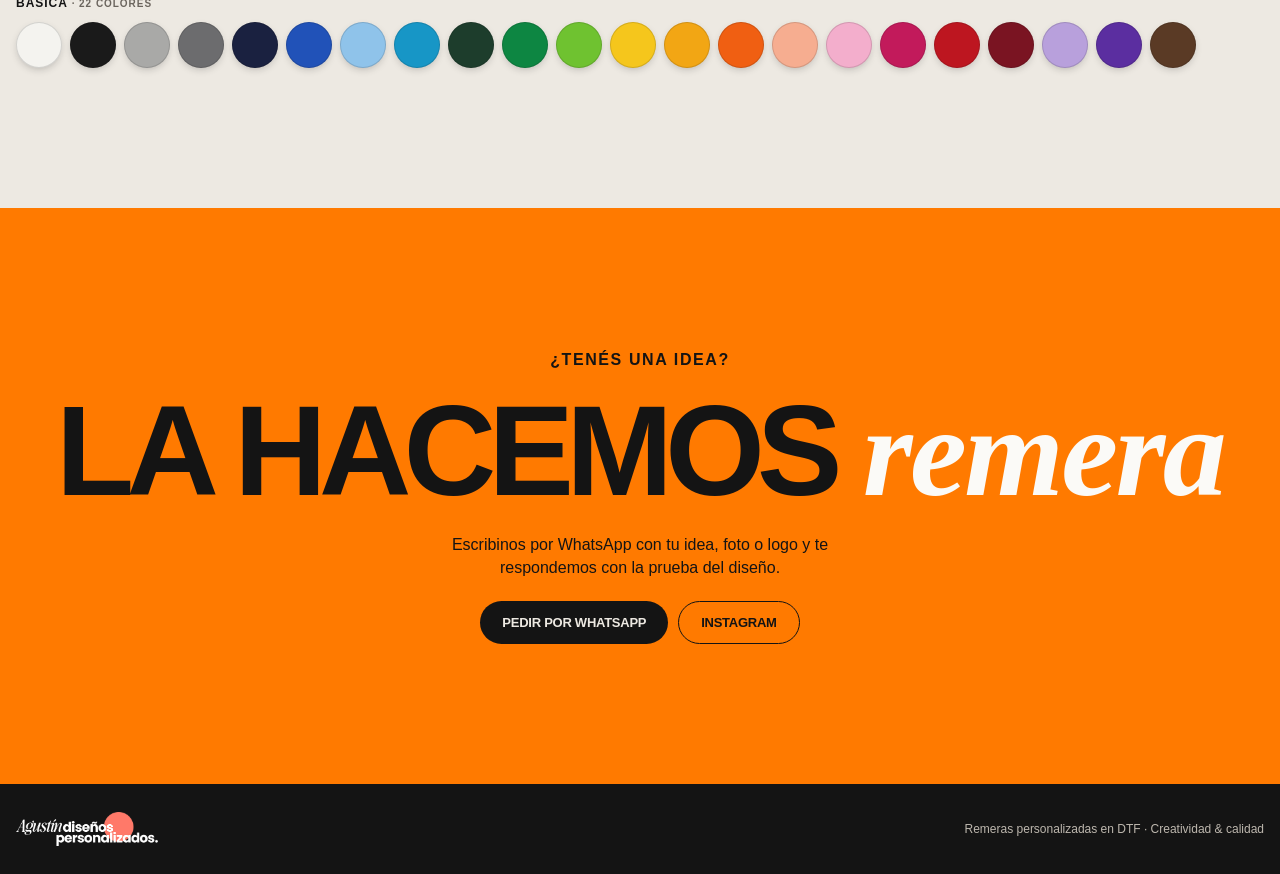
==== commit 9932f918: "Doomsday: nuevo diseño Iron Man Legacy (espalda, negro) Co-Authored-By: Claude Opus 5.5 <noreply@ant" ====
--- a/index.html
+++ b/index.html
@@ -12,7 +12,7 @@
 <link rel="icon" href="favicon.png">
 <link rel="apple-touch-icon" href="apple-touch-icon.png">
 <meta name="apple-mobile-web-app-title" content="Agustín diseños">
-<link rel="stylesheet" href="styles.css?v=202611272247">
+<link rel="stylesheet" href="styles.css?v=202611280043">
 <style>:root{padding-top:env(safe-area-inset-top,0px);padding-bottom:env(safe-area-inset-bottom,0px)}html{box-sizing:border-box}*,*::before,*::after{box-sizing:inherit}img{max-width:100%}[hidden]{display:none!important}</style>
 </head>
 <body>
@@ -109,7 +109,7 @@
     <div class="aviso-txt">
       <p class="aviso-eti">Nuevo</p>
       <p class="aviso-tit">Colección Doomsday</p>
-      <p class="aviso-sub">19 diseños · Doom, Iron Man, Thor, Loki y X-Men</p>
+      <p class="aviso-sub">20 diseños · Doom, Iron Man, Thor, Loki y X-Men</p>
       <button class="aviso-btn" id="avisoVer" type="button">Ver la colección →</button>
     </div>
   </aside>
@@ -129,7 +129,7 @@
     </a>
     <a class="i-col i-col-sr i-col-doom i-rev" style="--d:.05s" href="#" data-ir="doomsday">
       <span class="i-nuevo">Nuevo</span>
-      <div><p class="i-n">19 diseños · Doom, Thor, Loki y X-Men</p><h3>Doomsday</h3></div>
+      <div><p class="i-n">20 diseños · Doom, Iron Man, Thor, Loki y X-Men</p><h3>Doomsday</h3></div>
       <img src="img/inicio/doom_rayos_negro.webp" alt="" loading="lazy" width="900" height="887">
       <span class="i-btn i-btn-n i-ir">Ver colección →</span>
     </a>
@@ -285,6 +285,6 @@
     </div>
   </div>
 </div>
-<script src="app.js?v=202611272247"></script>
+<script src="app.js?v=202611280043"></script>
 </body>
 </html>
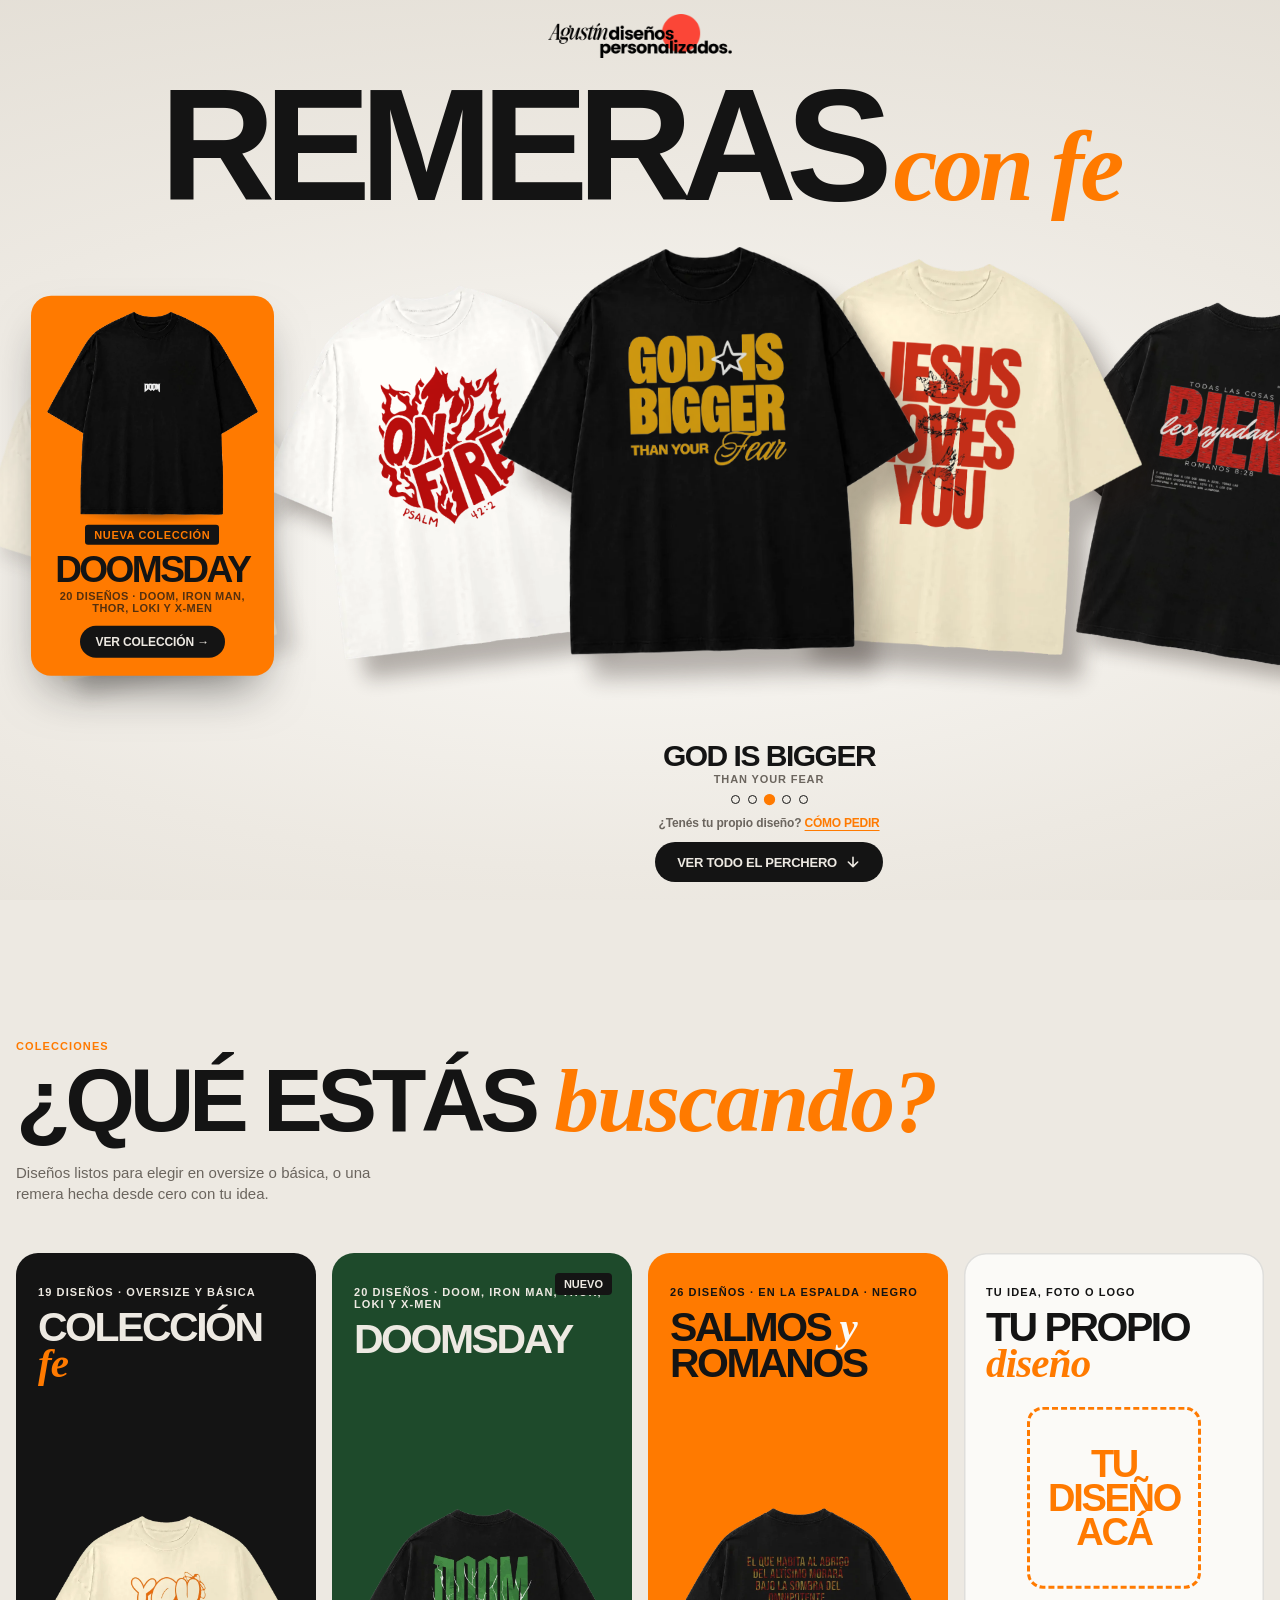
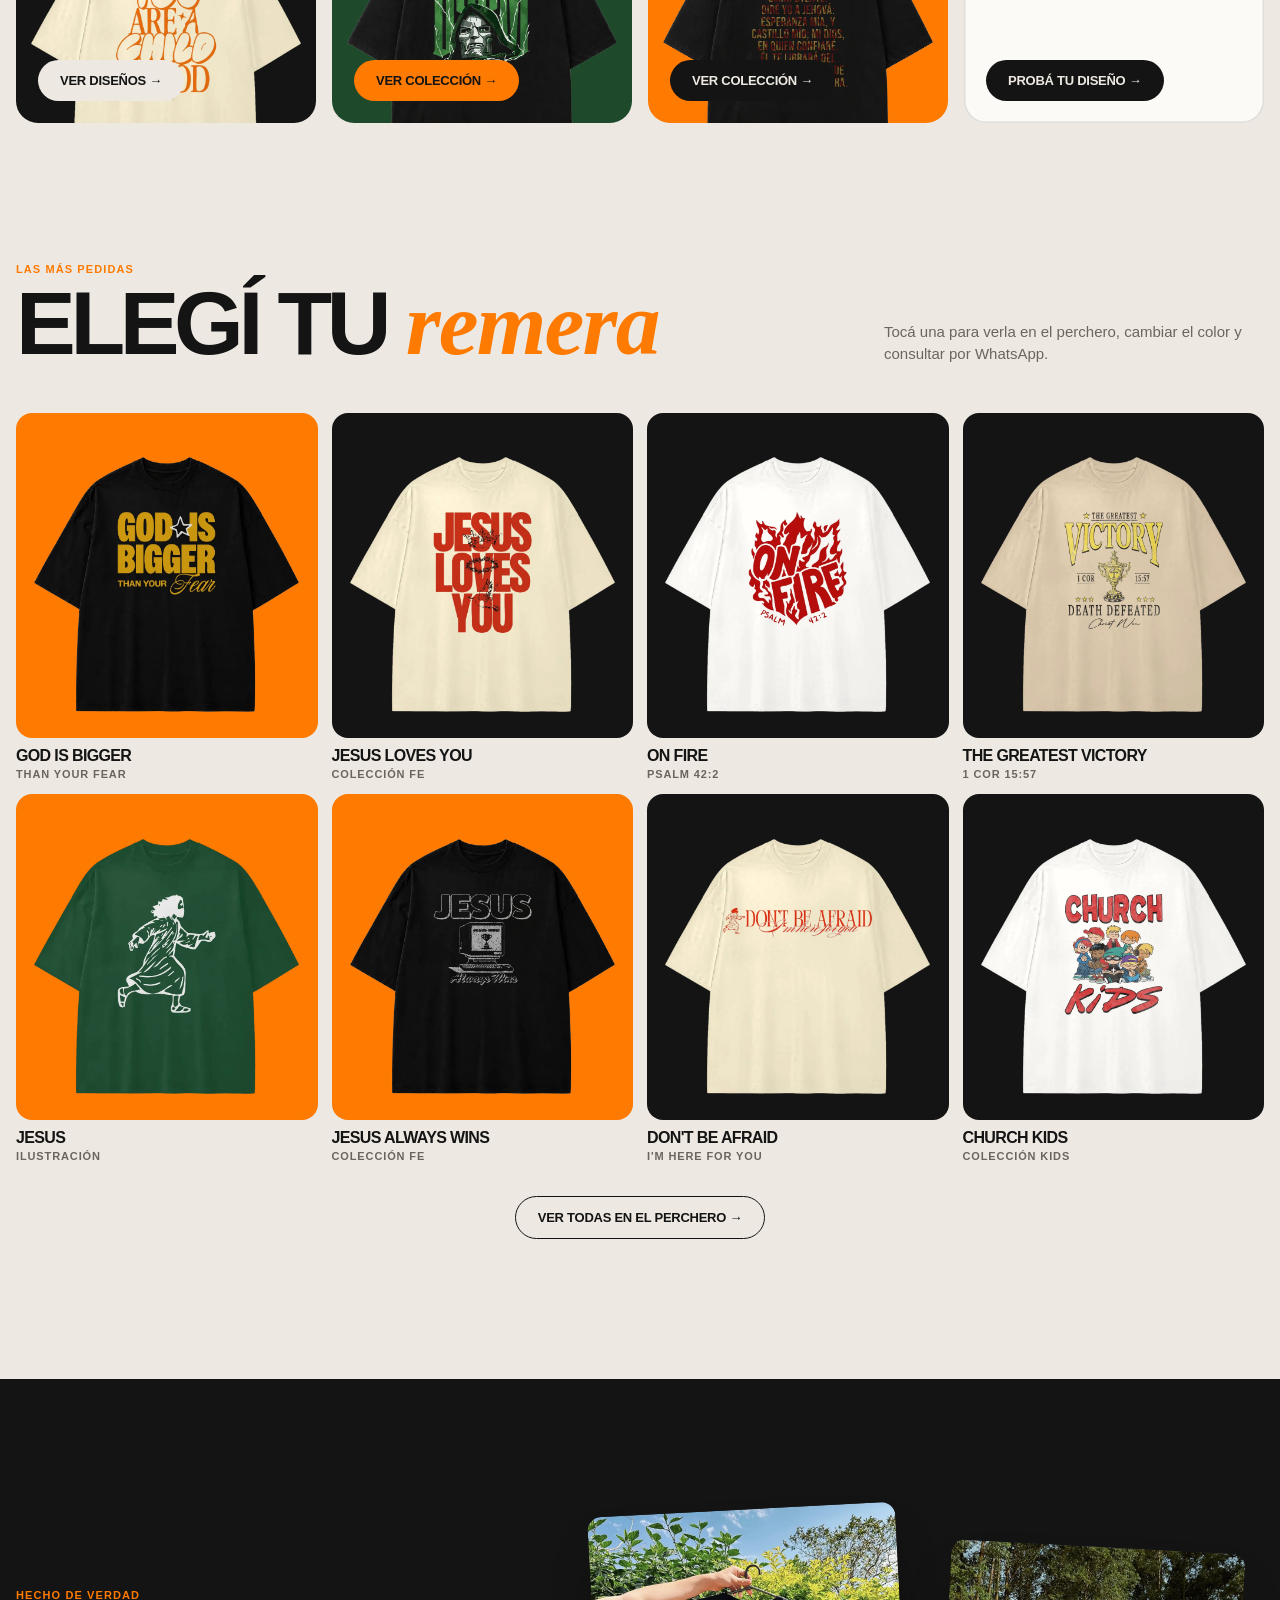
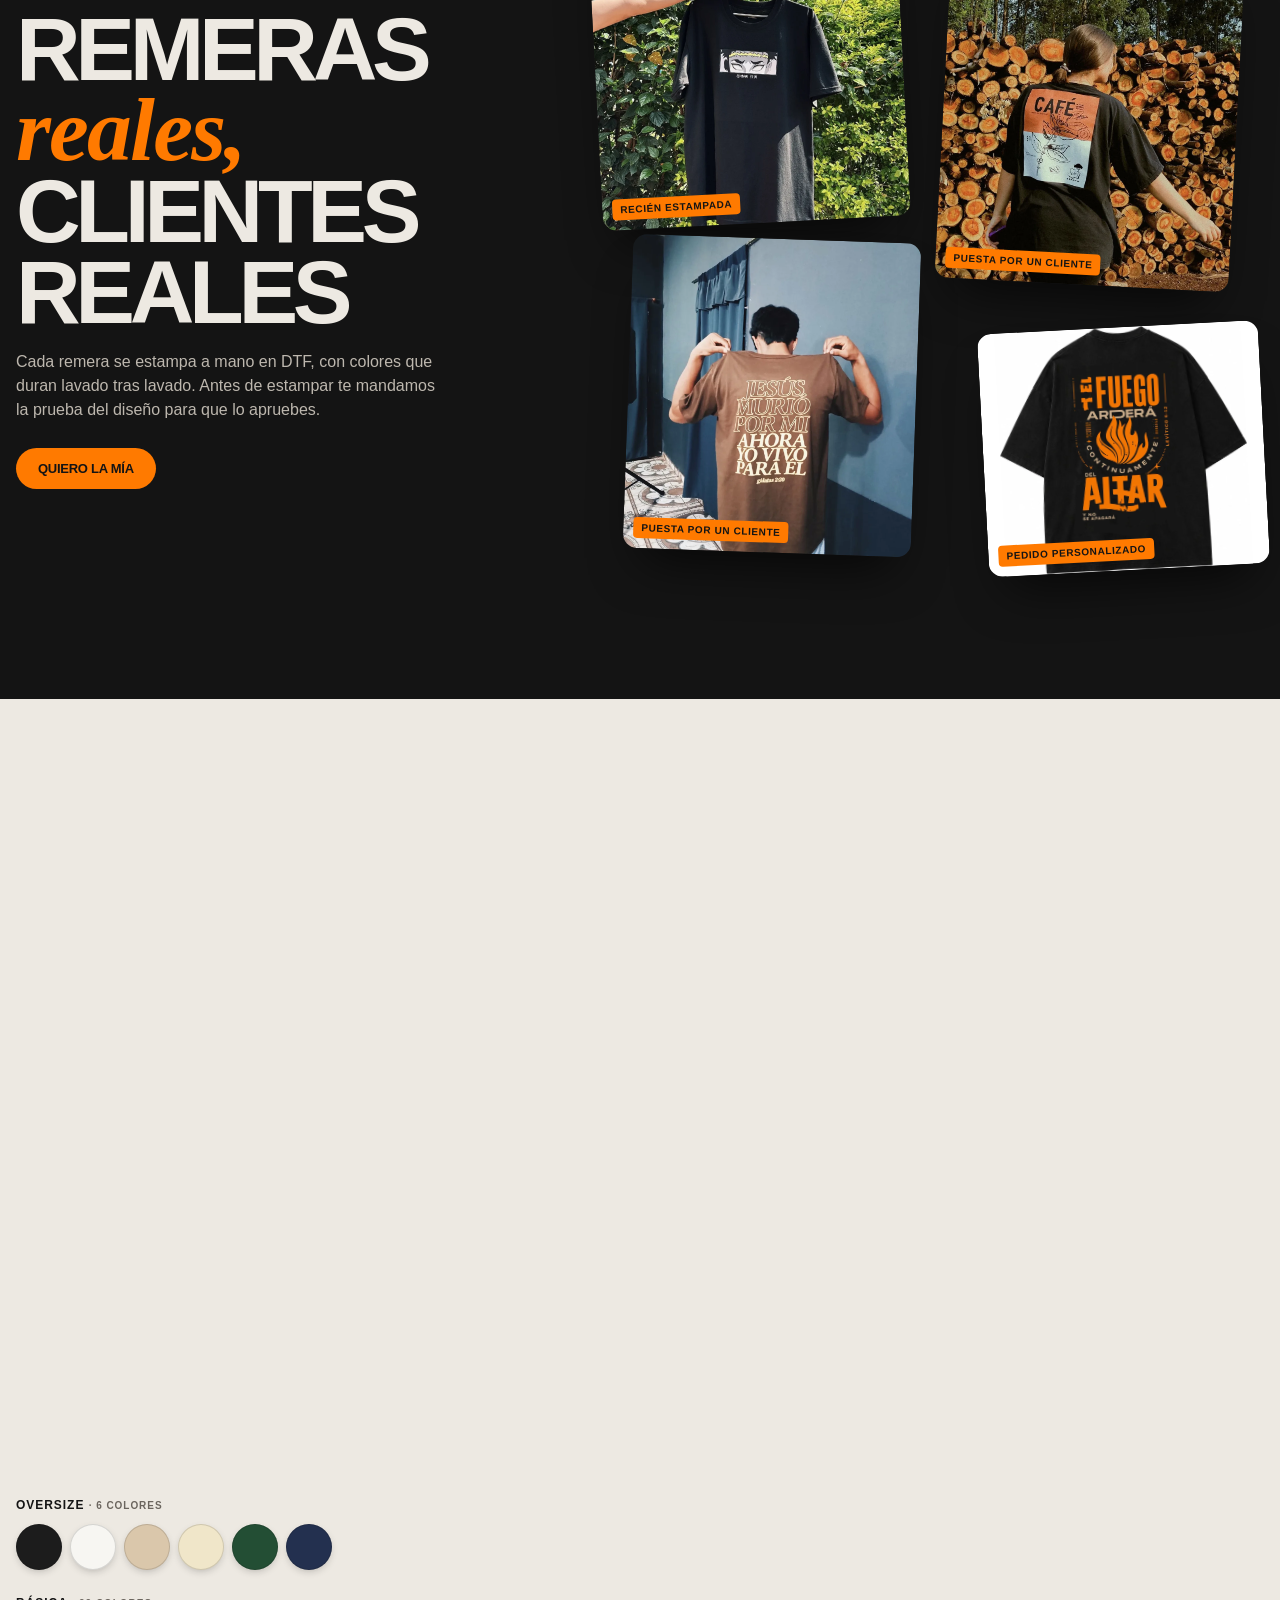
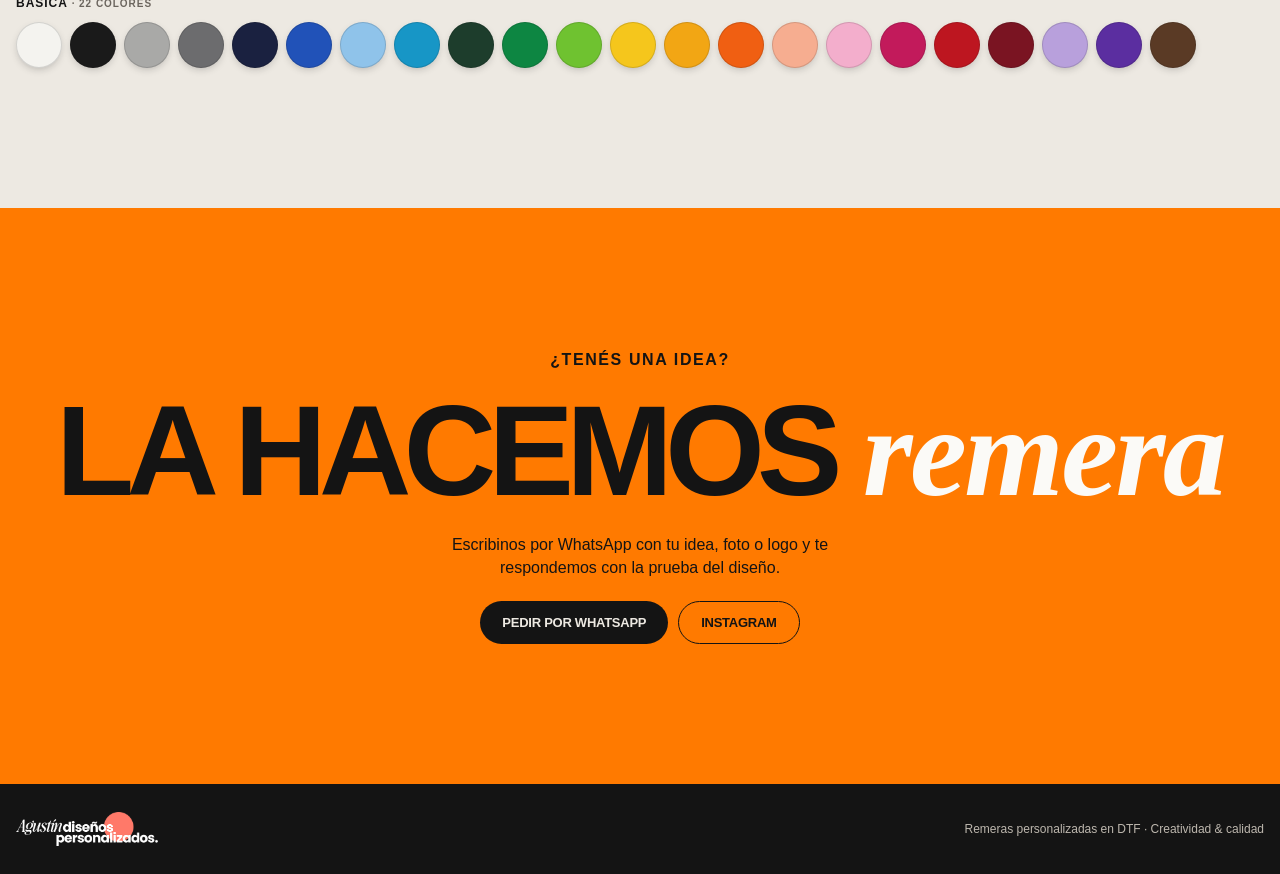
==== commit 6d262c21: "Botón 'Menú principal' para volver a la portada Co-Authored-By: Claude Opus 5.5 <noreply@anthropic.c" ====
--- a/index.html
+++ b/index.html
@@ -12,7 +12,7 @@
 <link rel="icon" href="favicon.png">
 <link rel="apple-touch-icon" href="apple-touch-icon.png">
 <meta name="apple-mobile-web-app-title" content="Agustín diseños">
-<link rel="stylesheet" href="styles.css?v=202611280043">
+<link rel="stylesheet" href="styles.css?v=202611280327">
 <style>:root{padding-top:env(safe-area-inset-top,0px);padding-bottom:env(safe-area-inset-bottom,0px)}html{box-sizing:border-box}*,*::before,*::after{box-sizing:inherit}img{max-width:100%}[hidden]{display:none!important}</style>
 </head>
 <body>
@@ -57,7 +57,10 @@
   <main class="stage" id="stage">
     <section class="intro">
       <div>
-        <p class="eyebrow">Remeras personalizadas en DTF</p>
+        <div class="intro-arriba">
+          <button class="volver-menu" id="volverMenu" type="button" hidden><svg viewBox="0 0 24 24" fill="none" stroke="currentColor" stroke-width="2.4" stroke-linecap="round" stroke-linejoin="round" aria-hidden="true"><path d="M19 12H5M11 6l-6 6 6 6"/></svg>Menú principal</button>
+          <p class="eyebrow">Remeras personalizadas en DTF</p>
+        </div>
         <h1>Elegí tu <em>remera</em></h1>
       </div>
       <div class="chips" role="group" aria-label="Filtrar por corte o colección">
@@ -285,6 +288,6 @@
     </div>
   </div>
 </div>
-<script src="app.js?v=202611280043"></script>
+<script src="app.js?v=202611280327"></script>
 </body>
 </html>
--- a/styles.css
+++ b/styles.css
@@ -691,3 +691,24 @@
 
 /* cielo verde de Doomsday: los textos grises pasan a verde oscuro para leerse bien */
 body.tema-doom { --gris: #1E3B27; }
+
+/* ---------- volver a la portada ---------- */
+.intro-arriba { display: flex; align-items: center; gap: 14px; flex-wrap: wrap; margin: 0 0 6px; }
+.intro-arriba .eyebrow { margin: 0; }
+.volver-menu {
+  display: inline-flex; align-items: center; gap: 7px; min-height: 36px; padding: 0 15px 0 11px;
+  border: 1.5px solid var(--tinta); border-radius: 99px; background: rgba(255,255,255,.55); color: var(--tinta);
+  font-size: 11px; font-weight: 700; letter-spacing: .08em; text-transform: uppercase; cursor: pointer;
+  -webkit-backdrop-filter: blur(6px); backdrop-filter: blur(6px);
+}
+.volver-menu svg { width: 15px; height: 15px; flex: none; }
+.volver-menu[hidden] { display: none; }
+@media (hover: hover) { .volver-menu:hover { background: var(--tinta); color: var(--pared); } }
+.volver-menu { position: relative; }
+.volver-menu::after { content: ""; position: absolute; inset: -8px -4px; }   /* área de toque más grande que el botón */
+@media (max-width: 640px) {
+  .intro-arriba { justify-content: flex-start; margin: -2px 0 6px; }
+  .intro-arriba .volver-menu:not([hidden]) + .eyebrow { display: none; }
+  .volver-menu { min-height: 28px; padding: 0 11px 0 8px; gap: 5px; font-size: 9.5px; letter-spacing: .06em; border-width: 1.2px; }
+  .volver-menu svg { width: 12px; height: 12px; }
+}
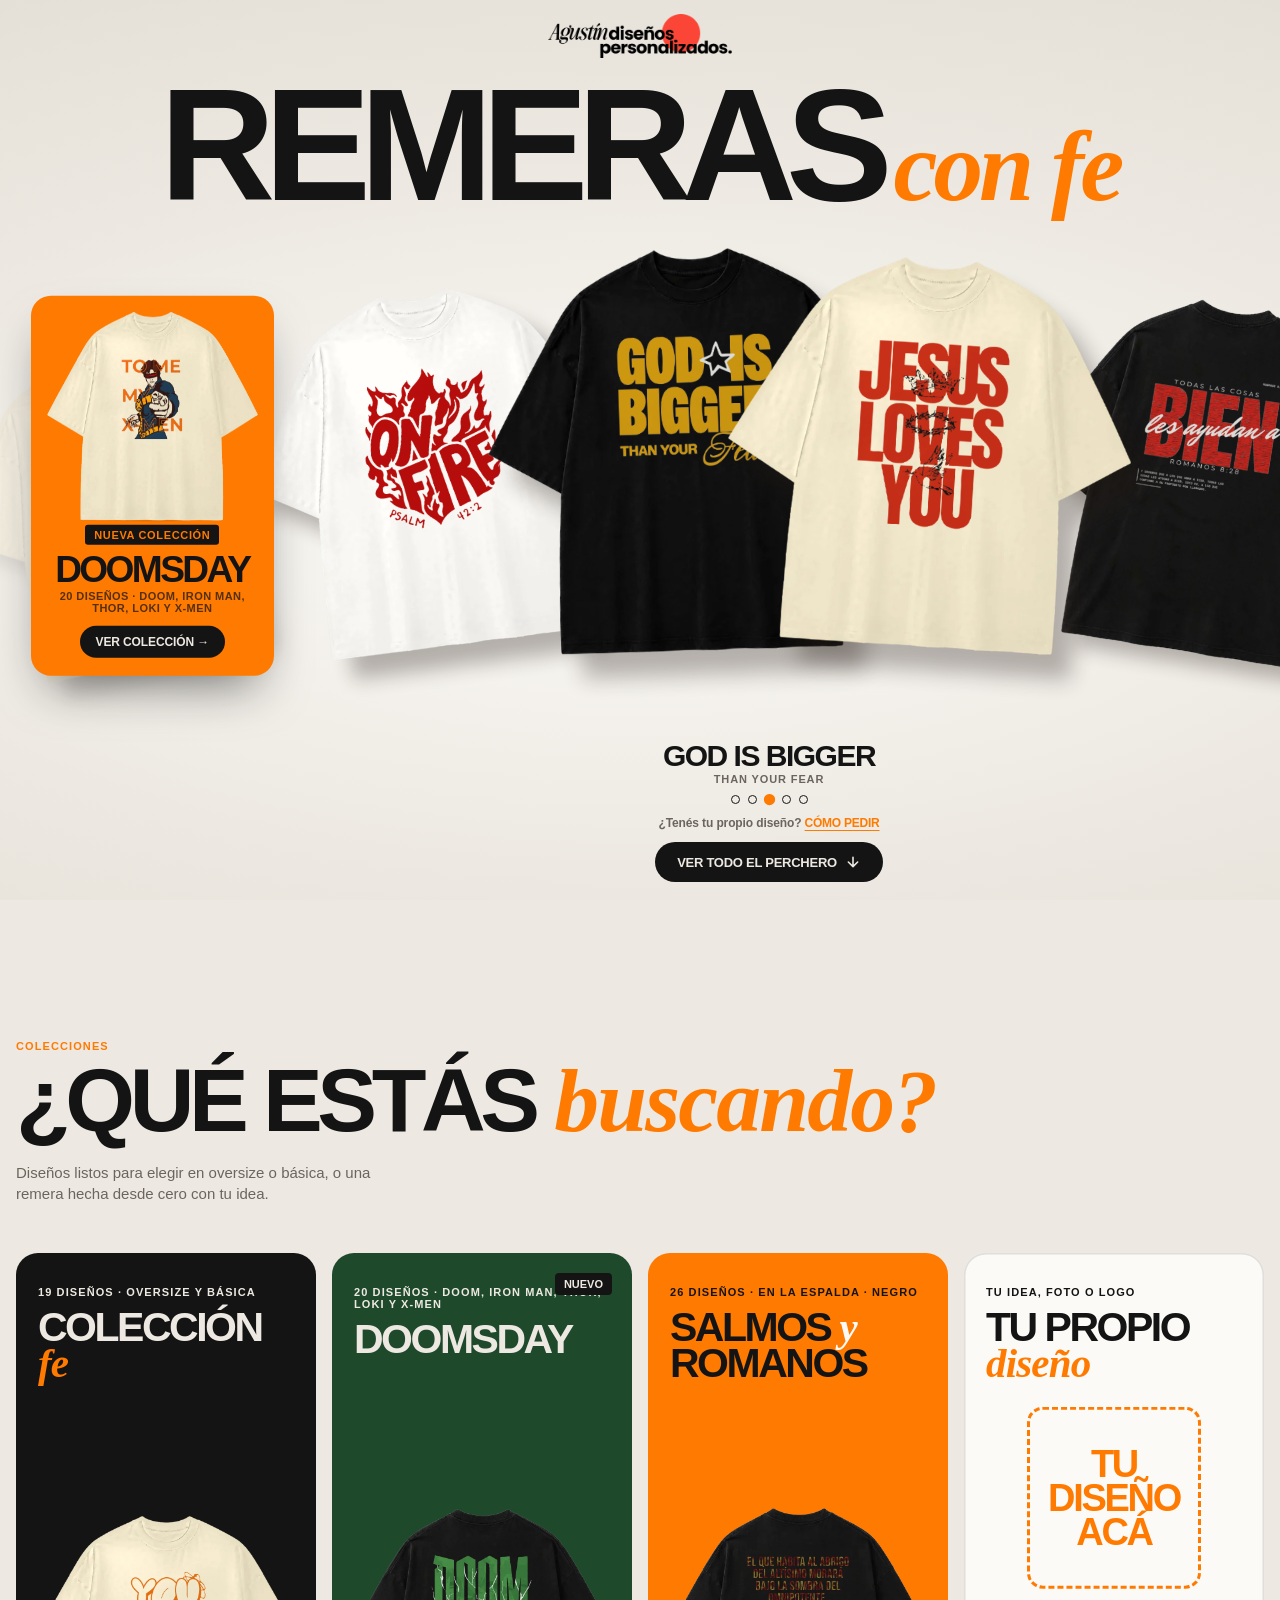
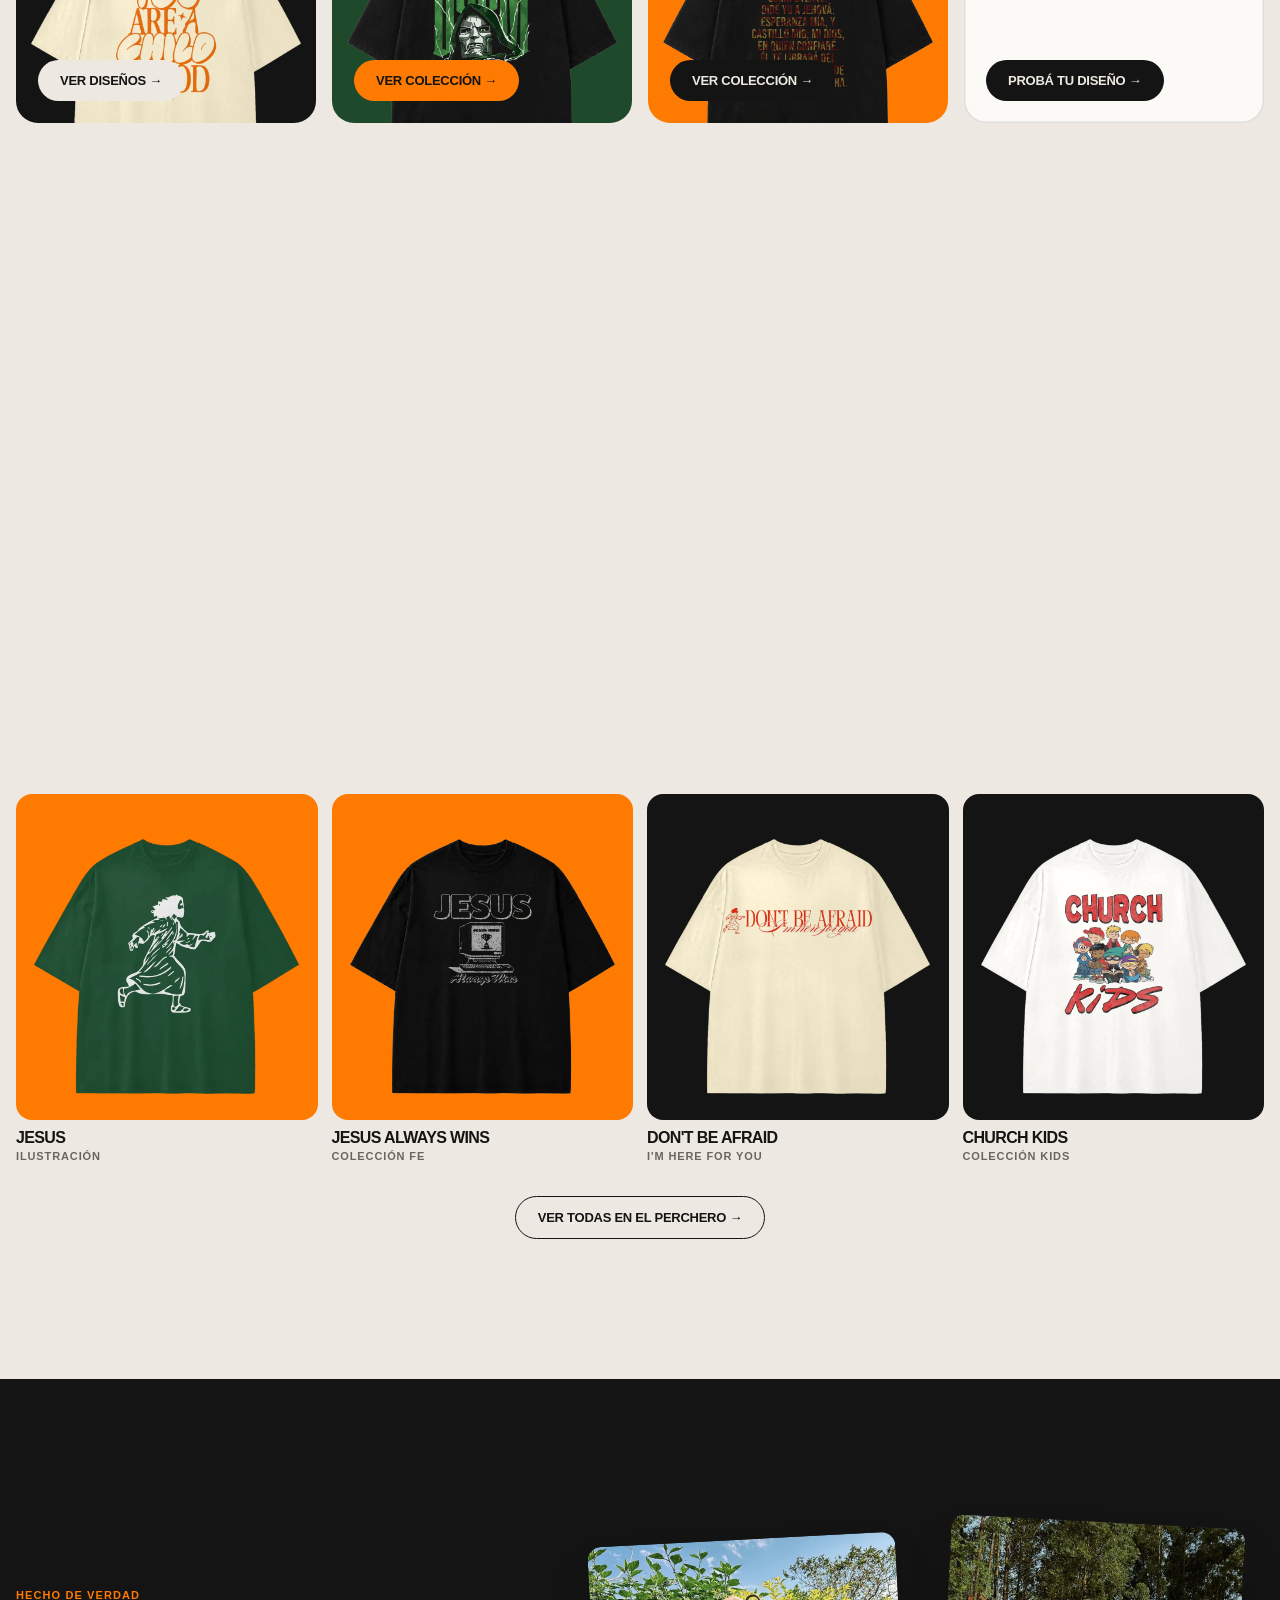
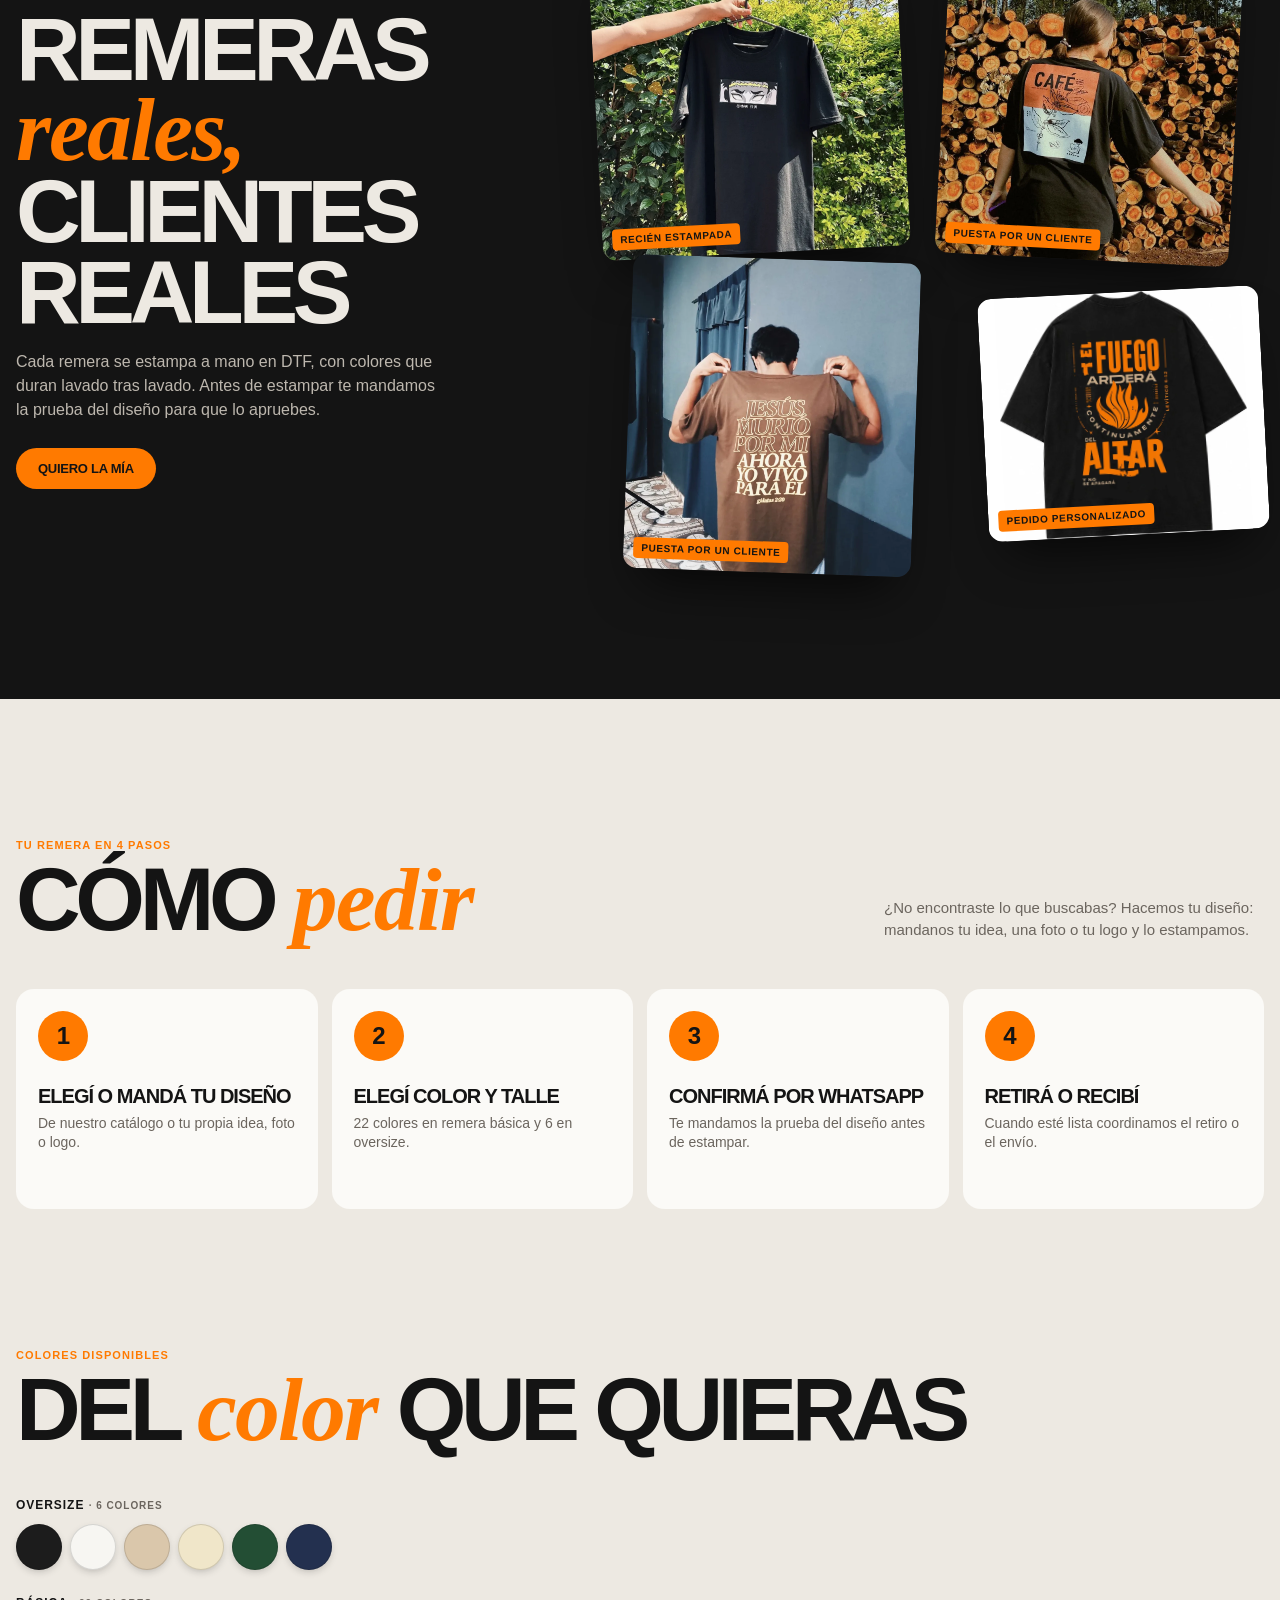
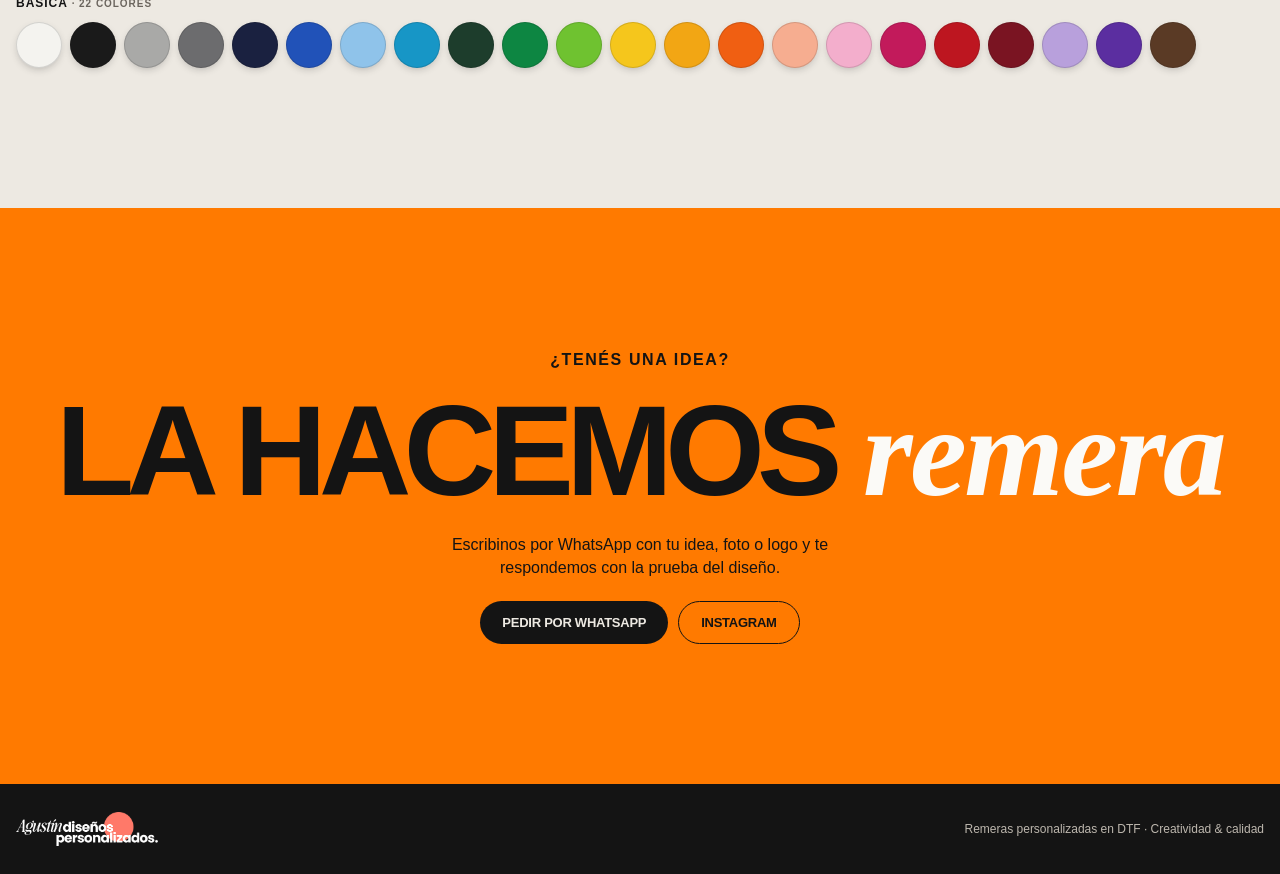
==== commit 4d728385: "Portada: la remera de Doomsday muestra otro diseño de la colección en cada giro Co-Authored-By: Clau" ====
--- a/index.html
+++ b/index.html
@@ -12,7 +12,7 @@
 <link rel="icon" href="favicon.png">
 <link rel="apple-touch-icon" href="apple-touch-icon.png">
 <meta name="apple-mobile-web-app-title" content="Agustín diseños">
-<link rel="stylesheet" href="styles.css?v=202611280327">
+<link rel="stylesheet" href="styles.css?v=202611280335">
 <style>:root{padding-top:env(safe-area-inset-top,0px);padding-bottom:env(safe-area-inset-bottom,0px)}html{box-sizing:border-box}*,*::before,*::after{box-sizing:inherit}img{max-width:100%}[hidden]{display:none!important}</style>
 </head>
 <body>
@@ -288,6 +288,6 @@
     </div>
   </div>
 </div>
-<script src="app.js?v=202611280327"></script>
+<script src="app.js?v=202611280335"></script>
 </body>
 </html>
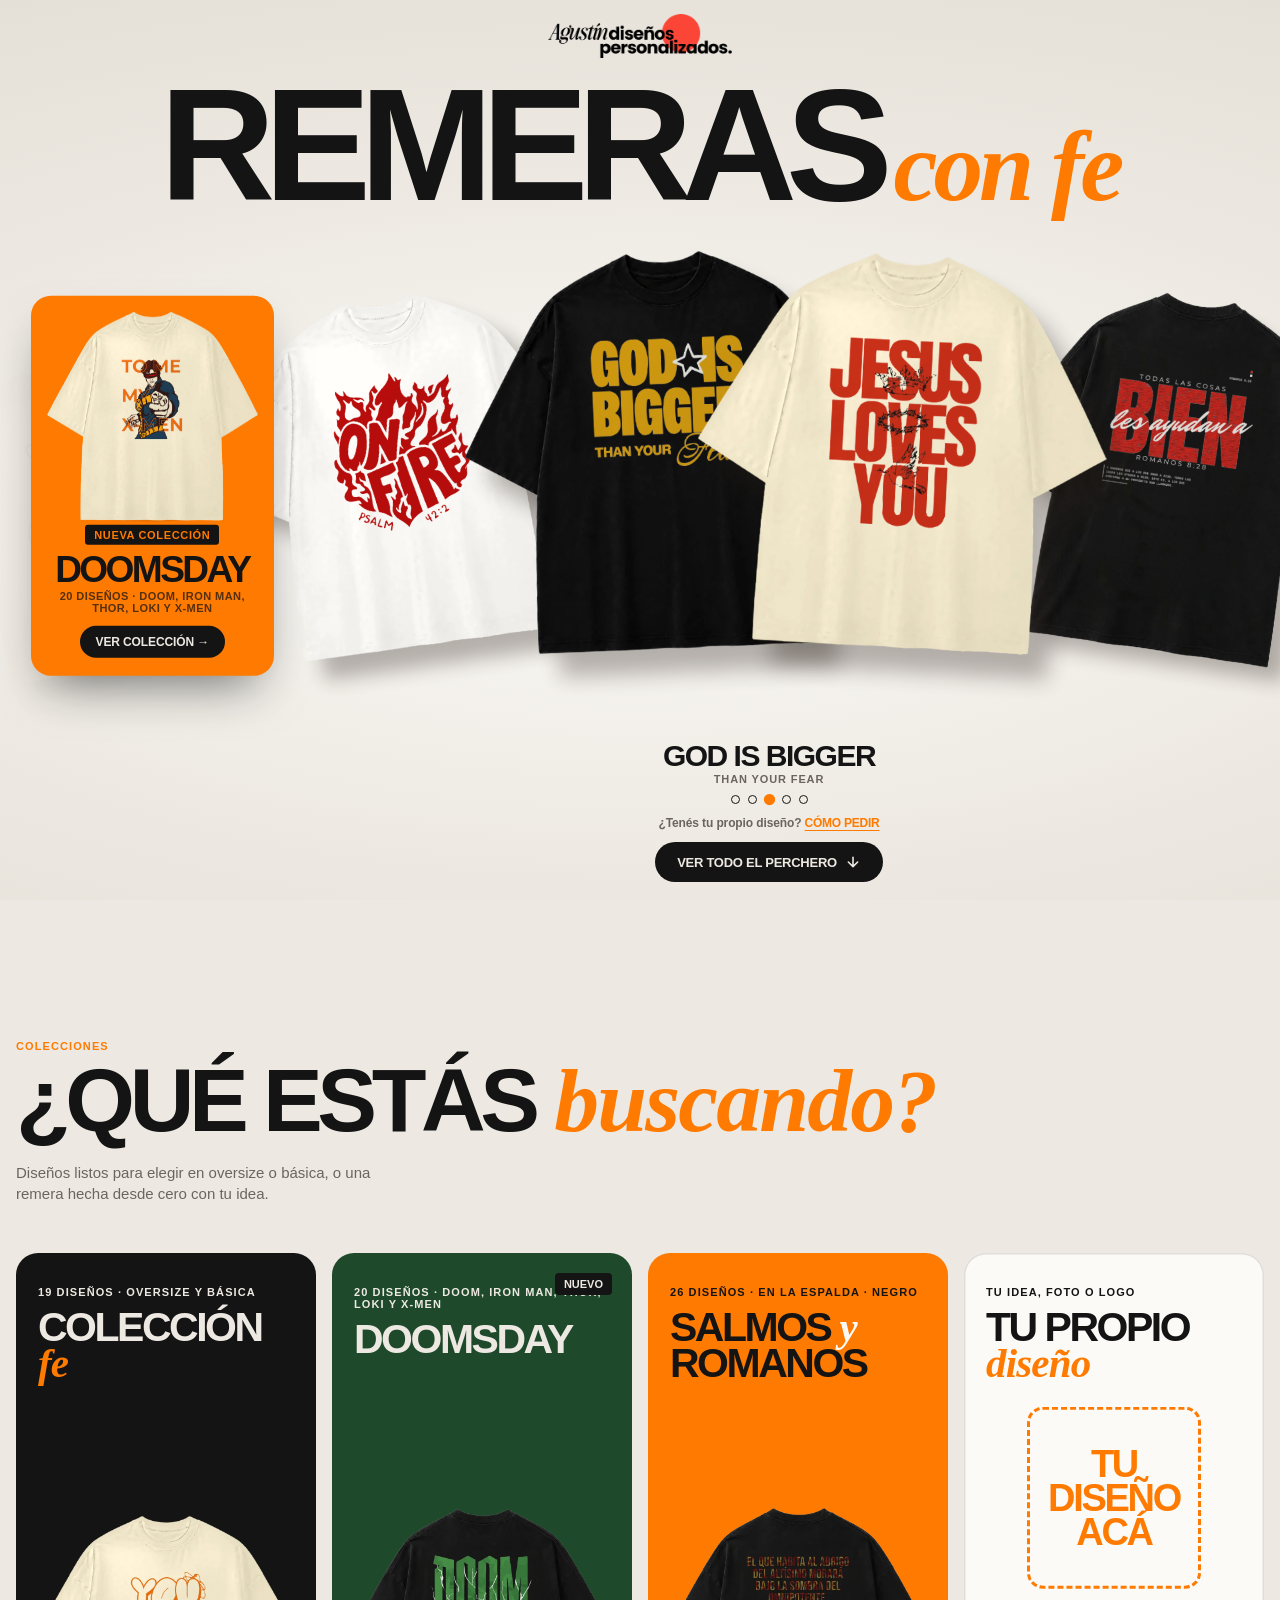
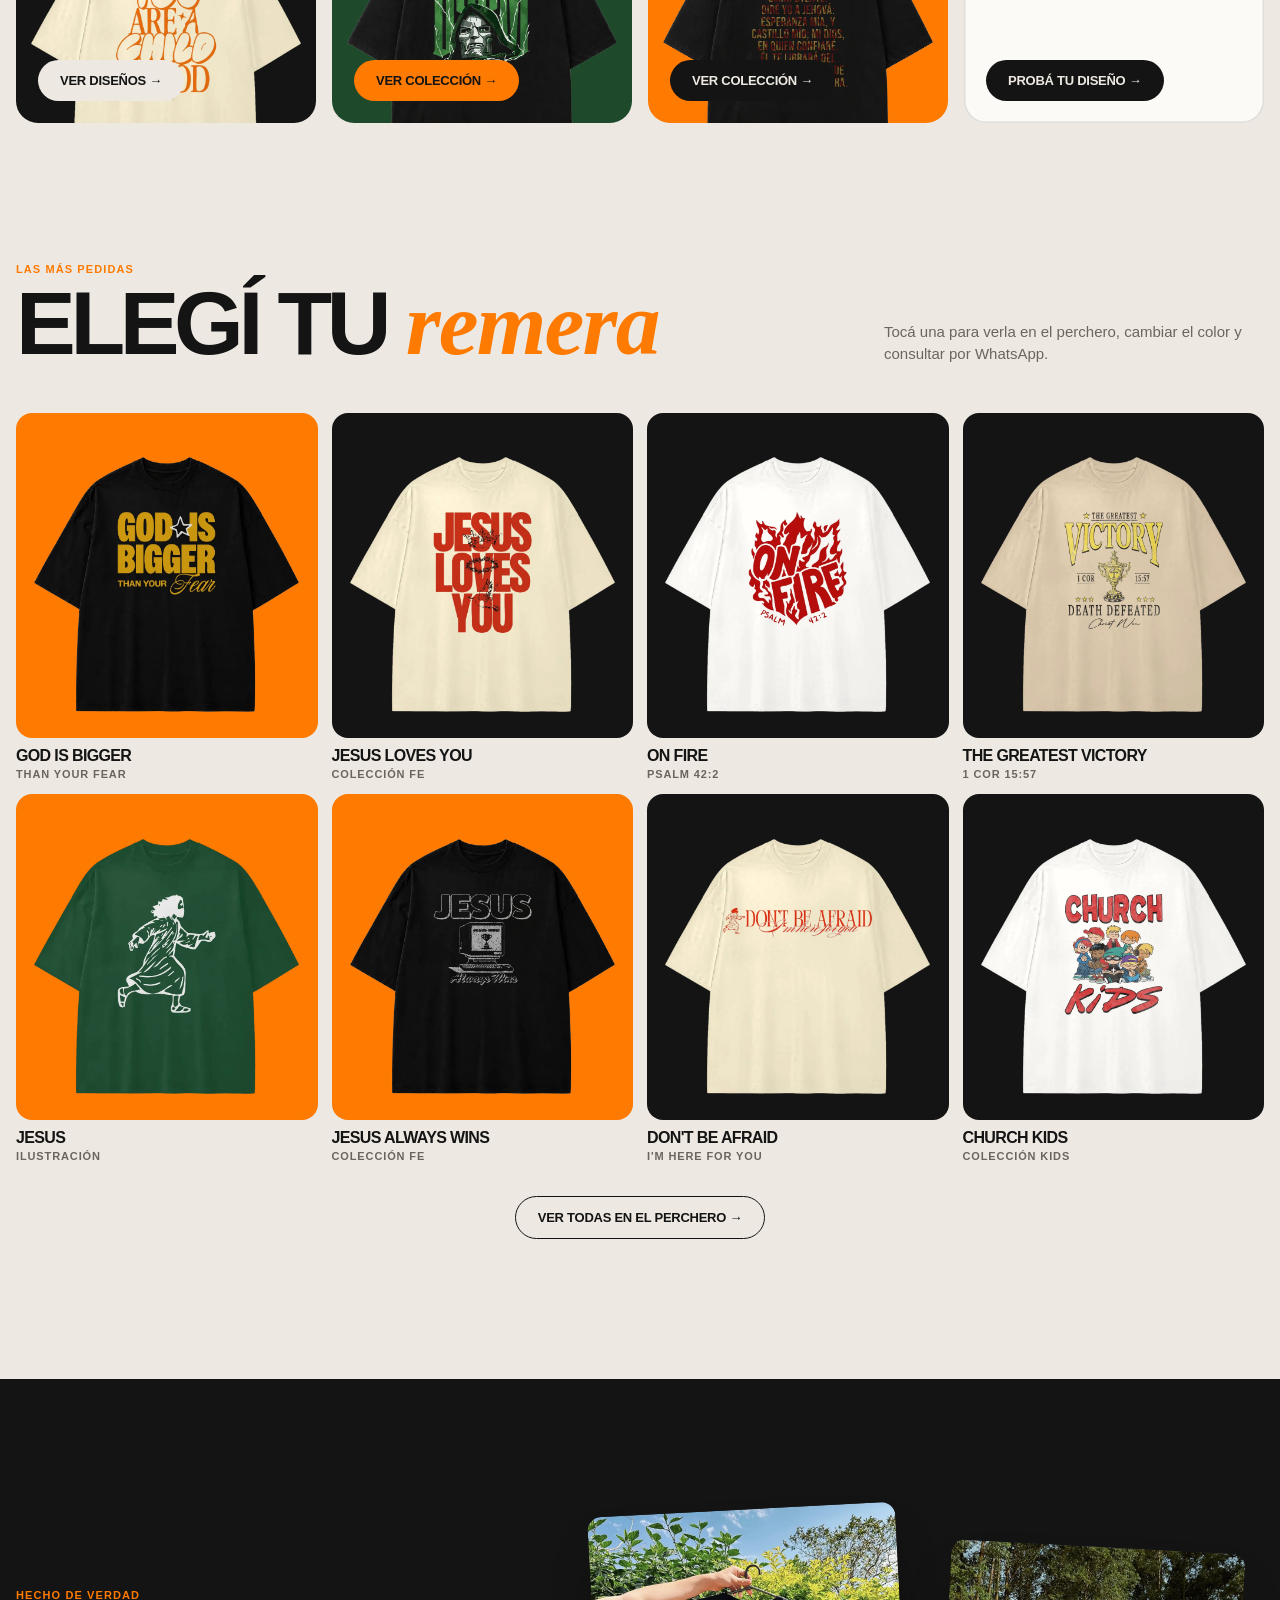
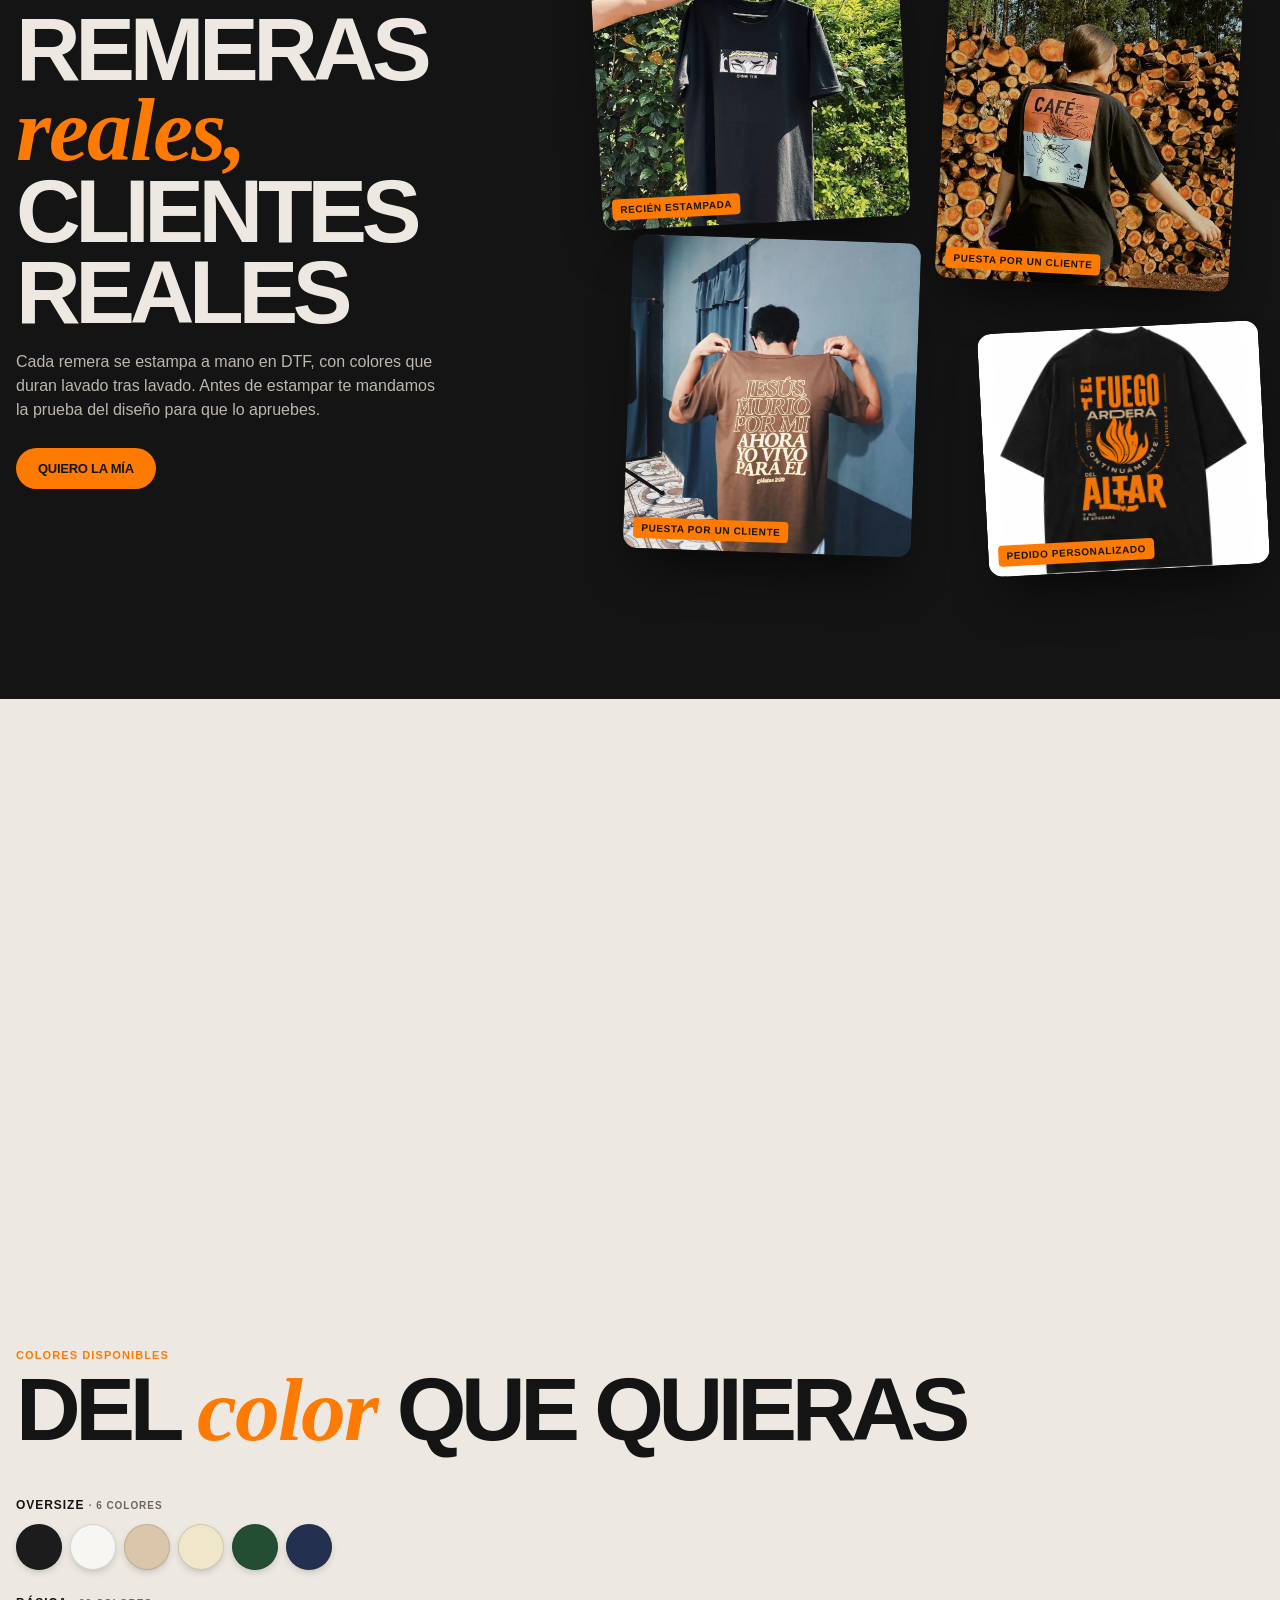
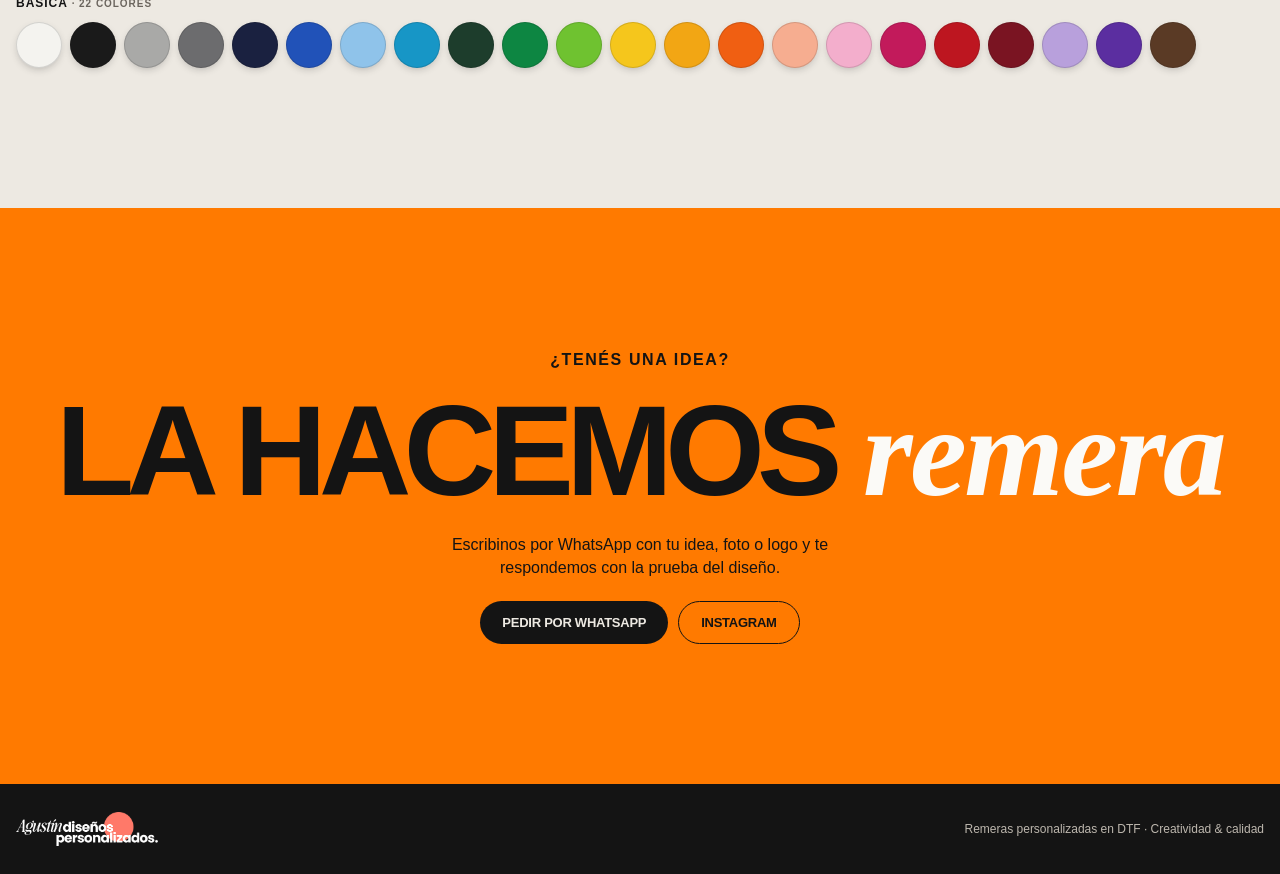
==== commit 4c717f66: "Zoom 'Ver de cerca' para mirar el diseño de cada remera Co-Authored-By: Claude Opus 5.5 <noreply@ant" ====
--- a/index.html
+++ b/index.html
@@ -12,7 +12,7 @@
 <link rel="icon" href="favicon.png">
 <link rel="apple-touch-icon" href="apple-touch-icon.png">
 <meta name="apple-mobile-web-app-title" content="Agustín diseños">
-<link rel="stylesheet" href="styles.css?v=202611280335">
+<link rel="stylesheet" href="styles.css?v=202611280352">
 <style>:root{padding-top:env(safe-area-inset-top,0px);padding-bottom:env(safe-area-inset-bottom,0px)}html{box-sizing:border-box}*,*::before,*::after{box-sizing:inherit}img{max-width:100%}[hidden]{display:none!important}</style>
 </head>
 <body>
@@ -85,6 +85,7 @@
         <div class="det-rod"></div>
         <button class="arrow prev" id="prev" type="button" aria-label="Remera anterior"><svg viewBox="0 0 24 24" fill="none" stroke="currentColor" stroke-width="2.2" stroke-linecap="round" stroke-linejoin="round"><path d="M15 5l-7 7 7 7"/></svg></button>
         <div class="det-fig" id="detFig"></div>
+        <button class="det-lupa" id="detLupa" type="button" aria-label="Ver el diseño de cerca"><svg viewBox="0 0 24 24" fill="none" stroke="currentColor" stroke-width="2.2" stroke-linecap="round" stroke-linejoin="round" aria-hidden="true"><circle cx="10.5" cy="10.5" r="6.5"/><path d="M15.5 15.5L21 21M10.5 7.5v6M7.5 10.5h6"/></svg><span>Ver de cerca</span></button>
         <button class="arrow next" id="next" type="button" aria-label="Remera siguiente"><svg viewBox="0 0 24 24" fill="none" stroke="currentColor" stroke-width="2.2" stroke-linecap="round" stroke-linejoin="round"><path d="M9 5l7 7-7 7"/></svg></button>
       </div>
       <div class="det-info">
@@ -105,6 +106,16 @@
       </div>
     </section>
   </main>
+  <div class="zoom" id="zoom" hidden role="dialog" aria-modal="true" aria-label="Diseño de cerca">
+    <canvas id="zoomCanvas"></canvas>
+    <div class="zoom-top"><p id="zoomNombre"></p><button class="zoom-x" id="zoomCerrar" type="button" aria-label="Cerrar el zoom"><svg viewBox="0 0 24 24" fill="none" stroke="currentColor" stroke-width="2.4" stroke-linecap="round" aria-hidden="true"><path d="M6 6l12 12M18 6L6 18"/></svg></button></div>
+    <p class="zoom-tip" aria-hidden="true"><span class="t-touch">Pellizcá para acercar · arrastrá para mover</span><span class="t-mouse">Rueda para acercar · arrastrá para mover</span></p>
+    <div class="zoom-bar">
+      <div class="seg zoom-lados" role="group" aria-label="Lado"><button type="button" data-lado="frente">Frente</button><button type="button" data-lado="espalda">Espalda</button></div>
+      <div class="zoom-mm"><button type="button" id="zoomMenos" aria-label="Alejar">−</button><button type="button" id="zoomMas" aria-label="Acercar">+</button></div>
+    </div>
+    <div class="zoom-carga" aria-hidden="true"></div>
+  </div>
 
   <aside class="aviso" id="aviso" hidden aria-label="Nueva colección">
     <button class="aviso-x" id="avisoX" type="button" aria-label="Cerrar aviso">×</button>
@@ -288,6 +299,6 @@
     </div>
   </div>
 </div>
-<script src="app.js?v=202611280335"></script>
+<script src="app.js?v=202611280352"></script>
 </body>
 </html>
--- a/styles.css
+++ b/styles.css
@@ -712,3 +712,47 @@
   .volver-menu { min-height: 28px; padding: 0 11px 0 8px; gap: 5px; font-size: 9.5px; letter-spacing: .06em; border-width: 1.2px; }
   .volver-menu svg { width: 12px; height: 12px; }
 }
+
+/* ---------- zoom del diseño ---------- */
+.det-lupa {
+  position: absolute; z-index: 2; right: max(8px, calc(50% - 300px)); bottom: 8px;
+  display: inline-flex; align-items: center; gap: 7px; min-height: 40px; padding: 0 14px 0 11px;
+  border: 0; border-radius: 99px; background: var(--tinta); color: var(--pared); cursor: pointer;
+  font-size: 11px; font-weight: 700; letter-spacing: .08em; text-transform: uppercase;
+  box-shadow: 0 6px 18px -8px rgba(0,0,0,.55);
+}
+.det-lupa svg { width: 18px; height: 18px; flex: none; }
+@media (hover: hover) { .det-lupa:hover { background: var(--naranja); color: var(--tinta); } }
+.det-fig { cursor: zoom-in; }
+@media (max-width: 640px) { .det-lupa { right: 50%; transform: translateX(50%); bottom: 2px; min-height: 36px; font-size: 10px; } }
+.zoom { position: fixed; inset: 0; z-index: 80; background: #161513; color: #F4F1EC; overscroll-behavior: contain; }
+.zoom[hidden] { display: none; }
+.zoom canvas { position: absolute; inset: 0; width: 100%; height: 100%; touch-action: none; cursor: grab; display: block; }
+.zoom canvas:active { cursor: grabbing; }
+.zoom-top { position: absolute; top: 0; left: 0; right: 0; display: flex; align-items: center; justify-content: space-between; gap: 12px;
+  padding: max(12px, env(safe-area-inset-top)) 14px 12px 18px; background: linear-gradient(#161513e6, #16151300); pointer-events: none; }
+.zoom-top p { margin: 0; font-size: 13px; font-weight: 800; letter-spacing: .06em; text-transform: uppercase; }
+.zoom-top button { pointer-events: auto; }
+.zoom-x { width: 44px; height: 44px; border-radius: 50%; border: 0; background: #F4F1EC; color: #161513; display: grid; place-items: center; cursor: pointer; flex: none; }
+.zoom-x svg { width: 20px; height: 20px; }
+.zoom-tip { position: absolute; left: 50%; top: 50%; transform: translate(-50%, -50%); margin: 0; padding: 10px 16px; border-radius: 99px;
+  background: rgba(22,21,19,.82); font-size: 12px; font-weight: 700; letter-spacing: .05em; text-transform: uppercase; text-align: center; line-height: 1.4; width: max-content; max-width: min(80vw, 420px);
+  pointer-events: none; transition: opacity .5s; }
+.zoom.visto .zoom-tip, .zoom.cargando .zoom-tip { opacity: 0; }
+.zoom-tip .t-mouse { display: none; }
+@media (hover: hover) and (pointer: fine) { .zoom-tip .t-touch { display: none; } .zoom-tip .t-mouse { display: inline; } }
+.zoom-bar { position: absolute; left: 0; right: 0; bottom: 0; display: flex; align-items: center; justify-content: center; gap: 12px;
+  padding: 14px 14px max(16px, env(safe-area-inset-bottom)); background: linear-gradient(#16151300, #161513e6); pointer-events: none; }
+.zoom-bar > * { pointer-events: auto; }
+.zoom-lados[hidden] { display: none; }
+.zoom .seg { border-color: #F4F1EC; }
+.zoom .seg button { color: #F4F1EC; }
+.zoom .seg button[aria-pressed="true"] { background: #F4F1EC; color: #161513; }
+.zoom-mm { display: flex; gap: 8px; }
+.zoom-mm button { width: 44px; height: 44px; border-radius: 50%; border: 1.5px solid #F4F1EC; background: transparent; color: #F4F1EC;
+  font-size: 22px; font-weight: 600; line-height: 1; cursor: pointer; }
+@media (hover: hover) { .zoom-mm button:hover { background: #F4F1EC; color: #161513; } }
+.zoom-carga { position: absolute; left: 50%; top: 50%; width: 34px; height: 34px; margin: -17px; border-radius: 50%;
+  border: 3px solid #F4F1EC44; border-top-color: var(--naranja); animation: zgira .8s linear infinite; display: none; }
+.zoom.cargando .zoom-carga { display: block; }
+@keyframes zgira { to { transform: rotate(360deg); } }
